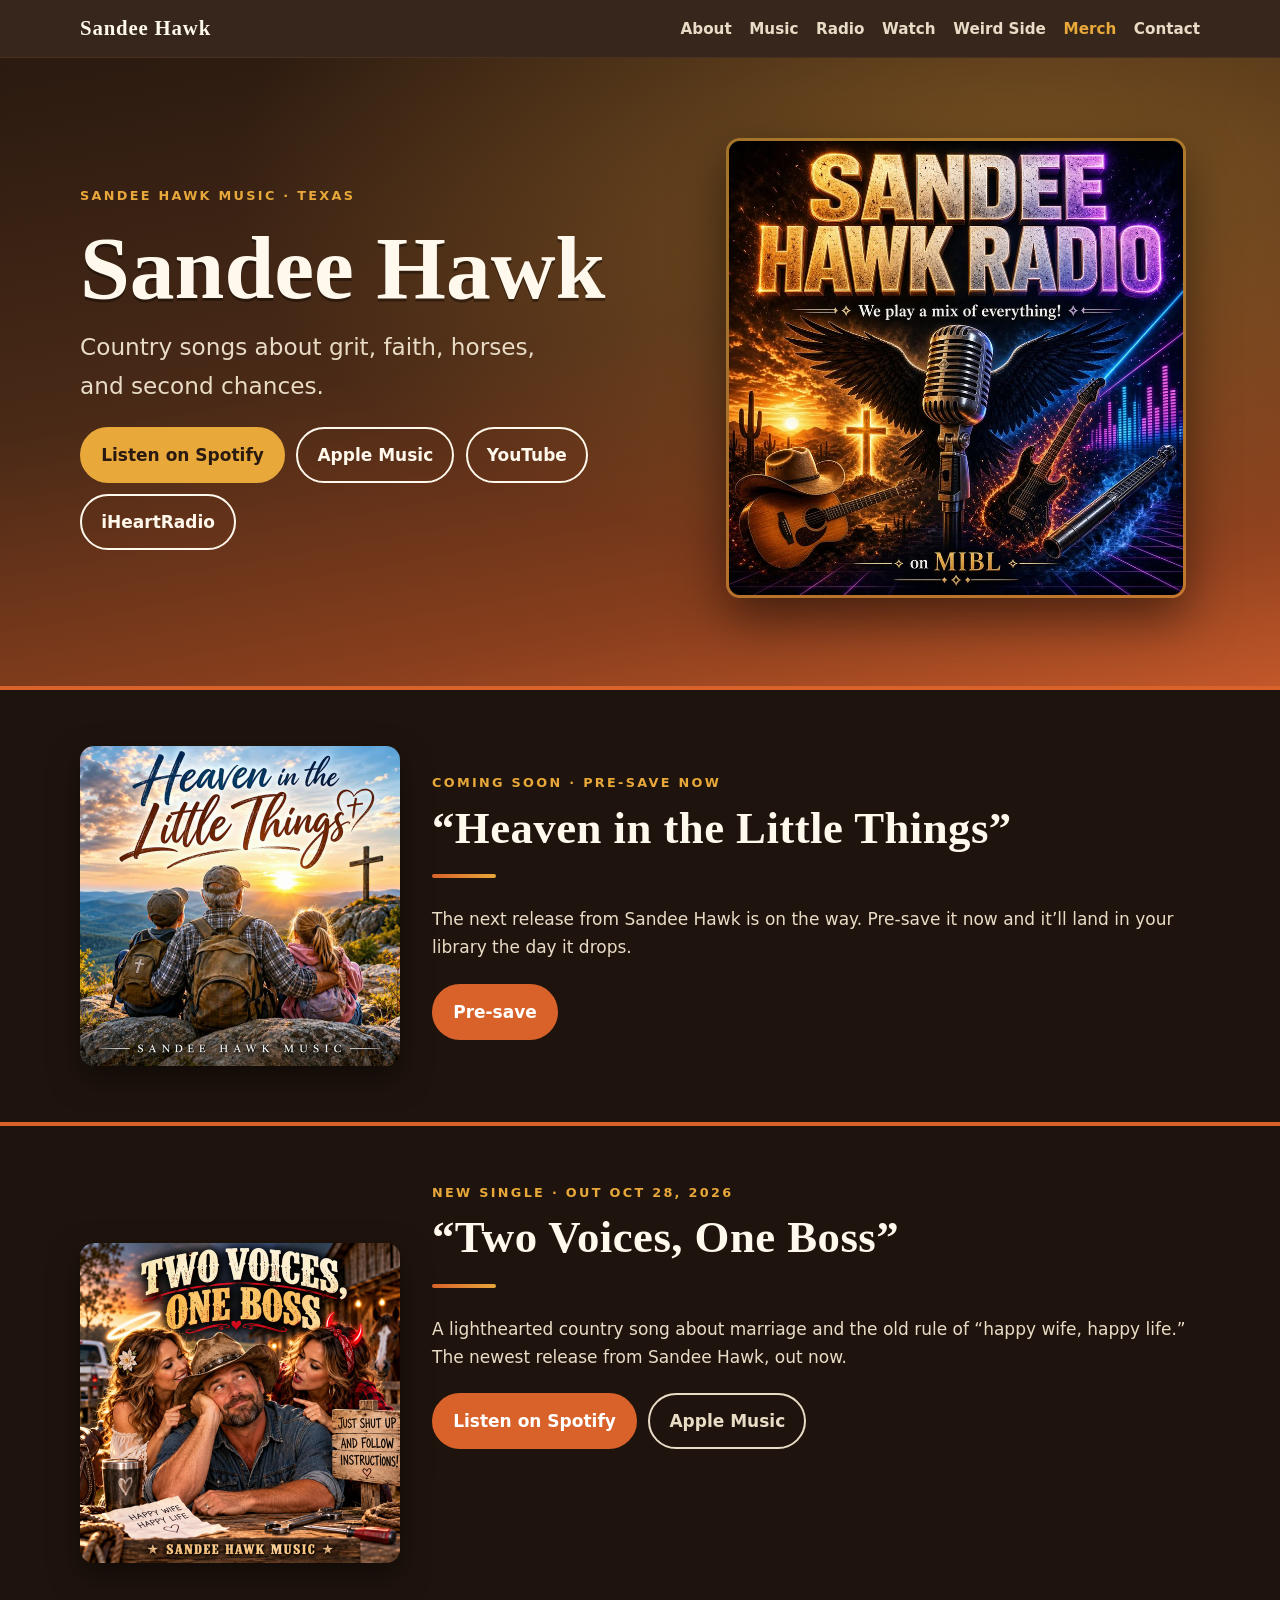
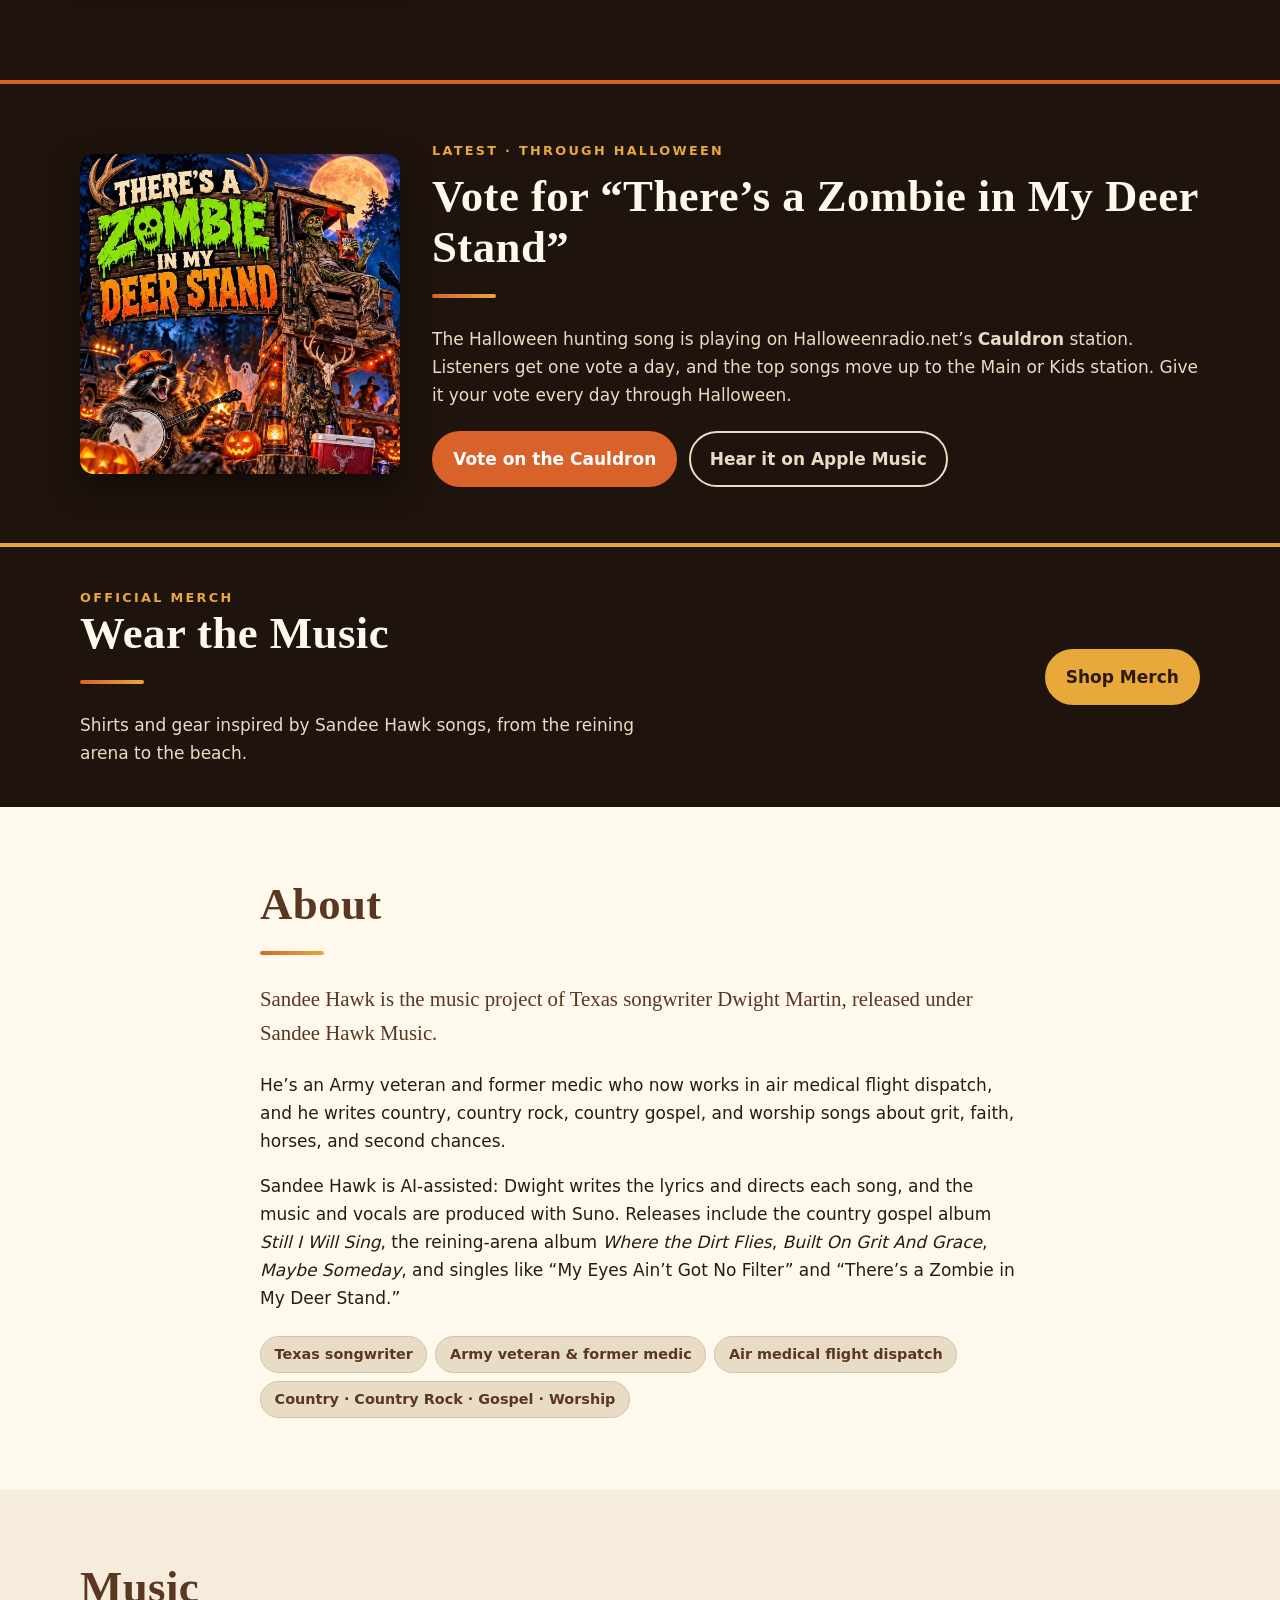
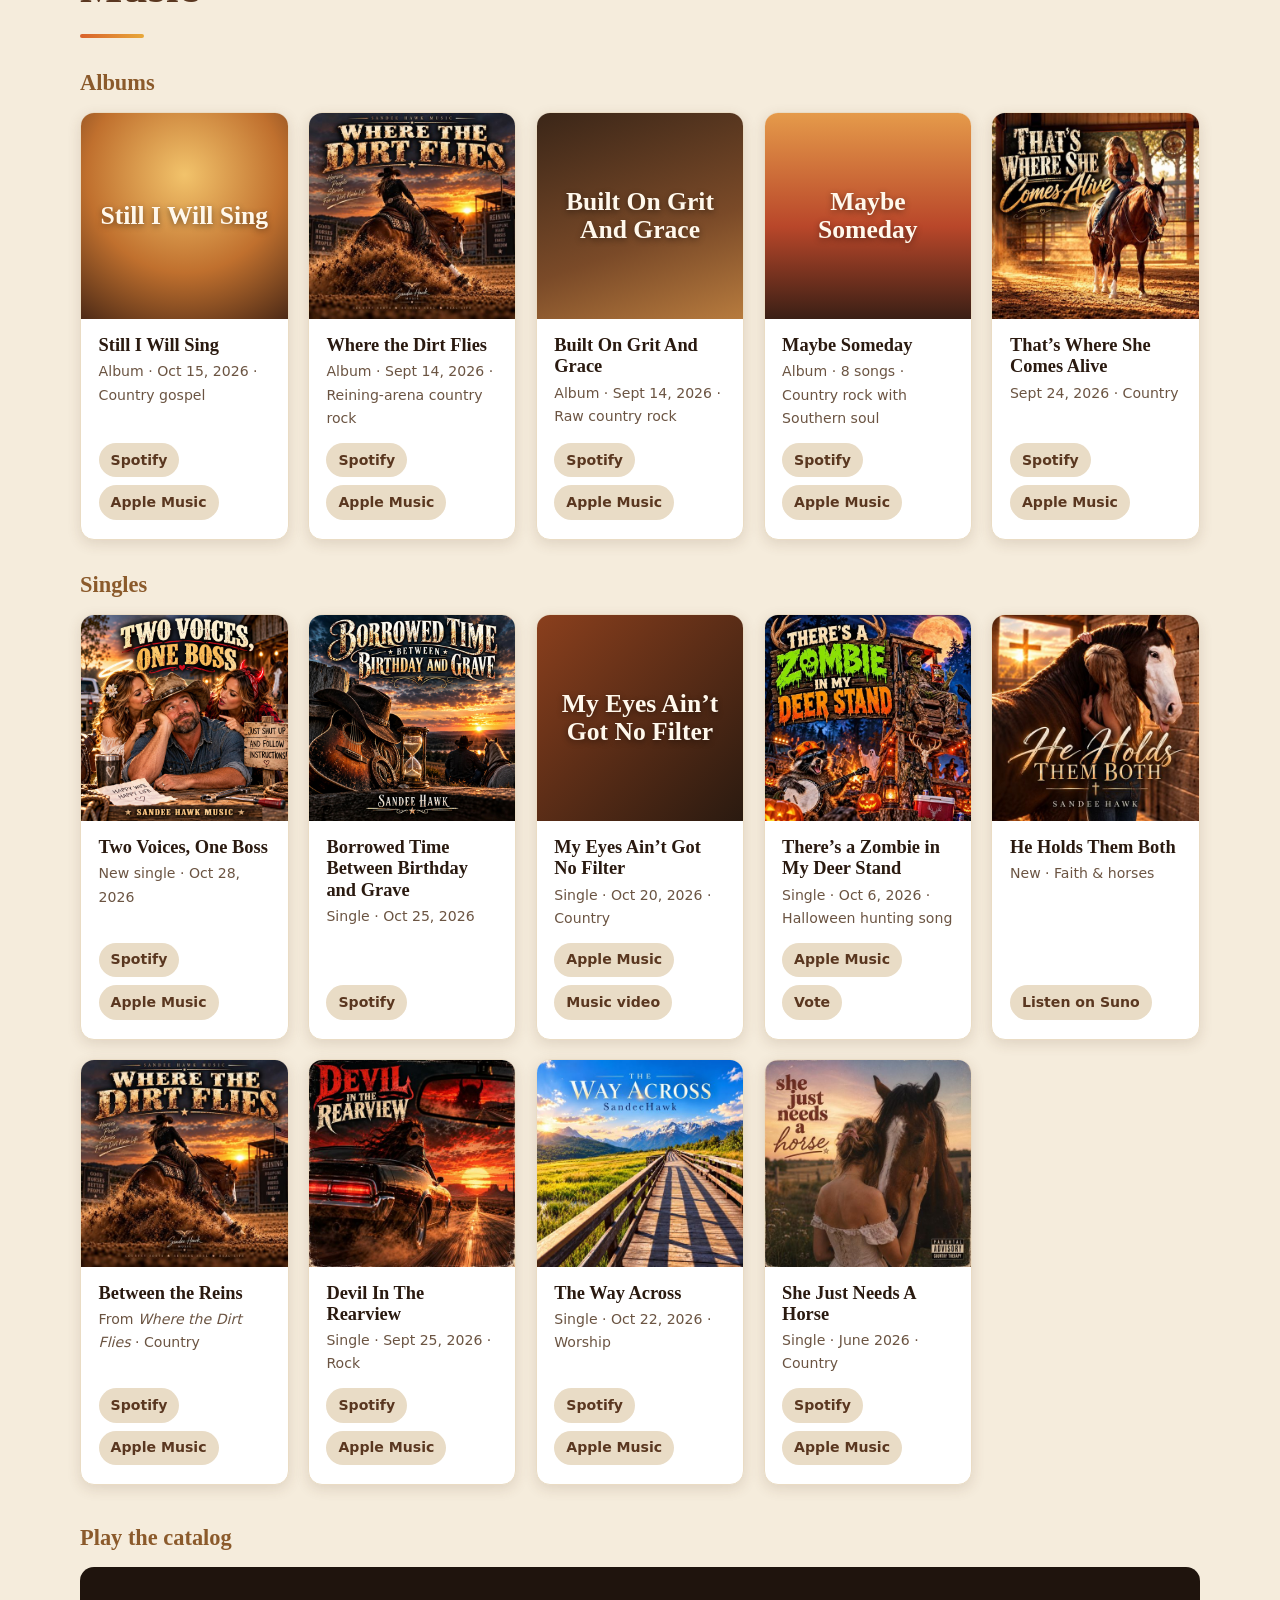
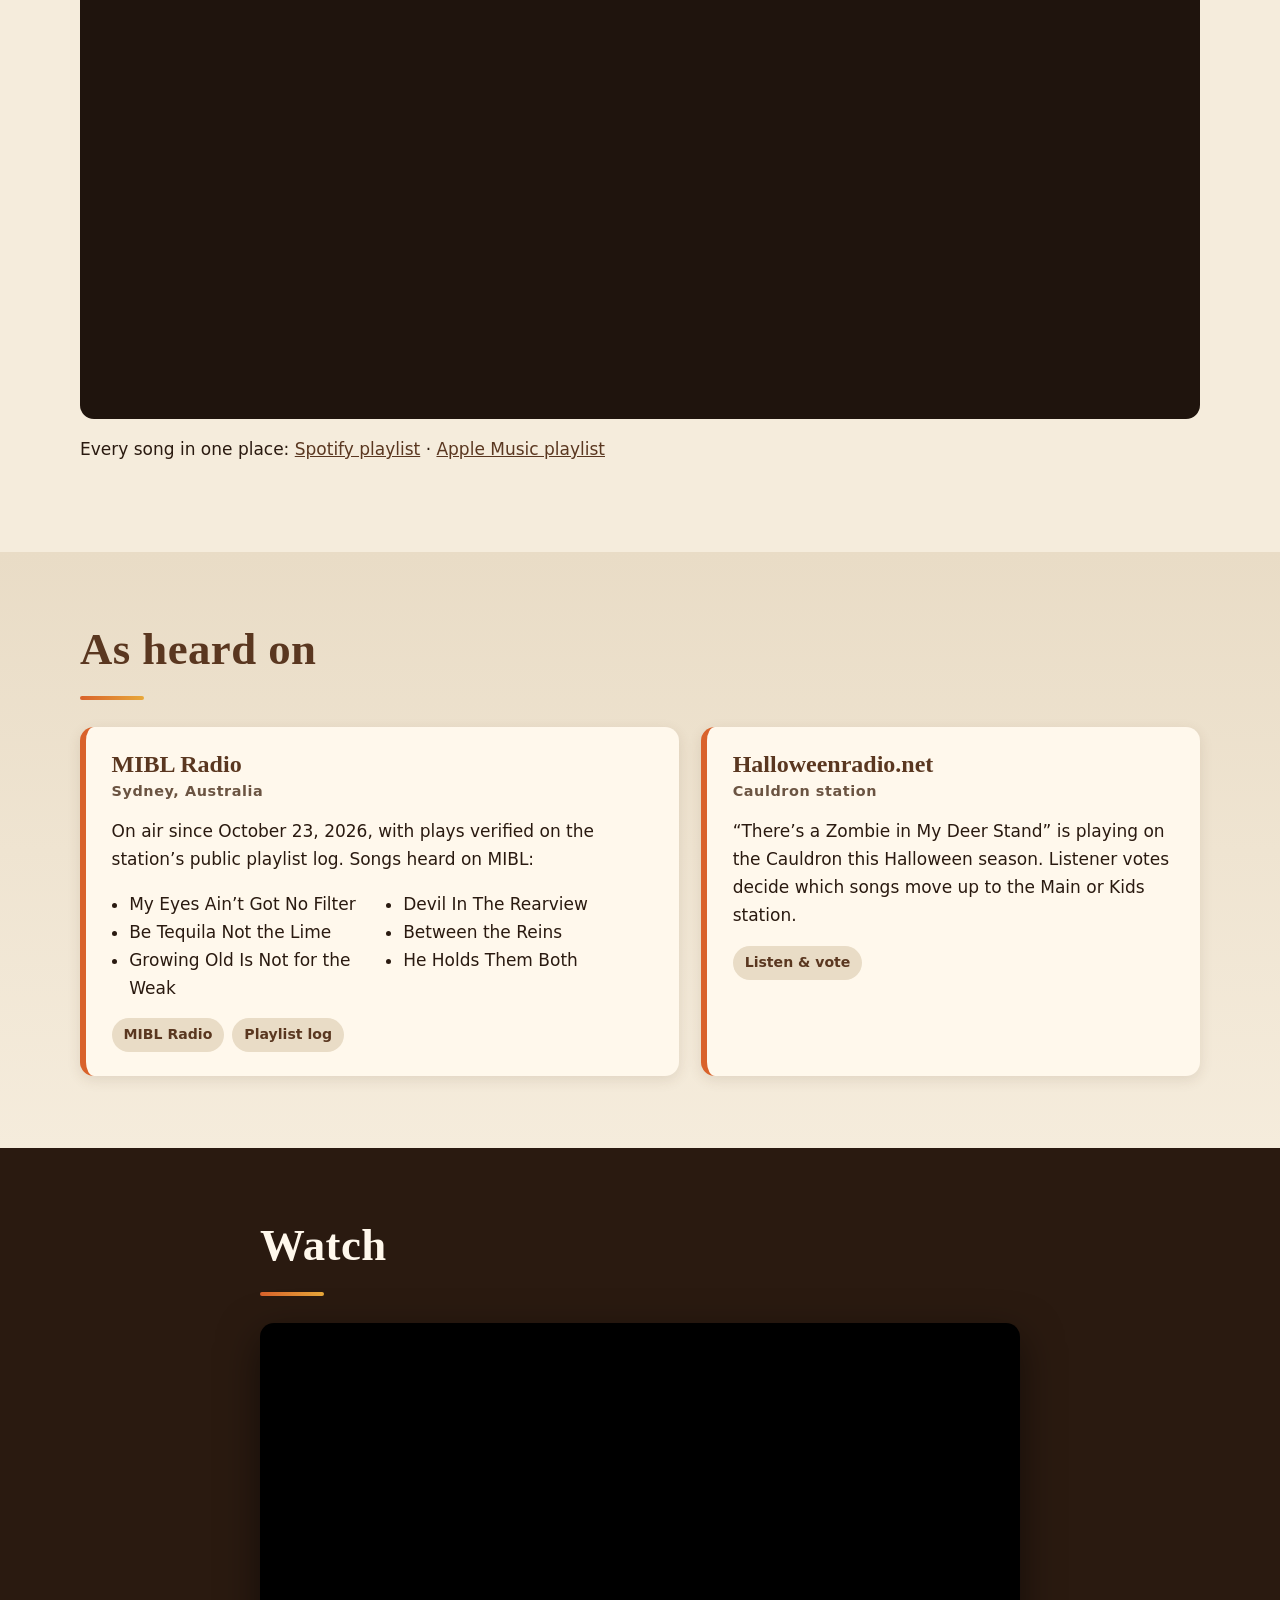
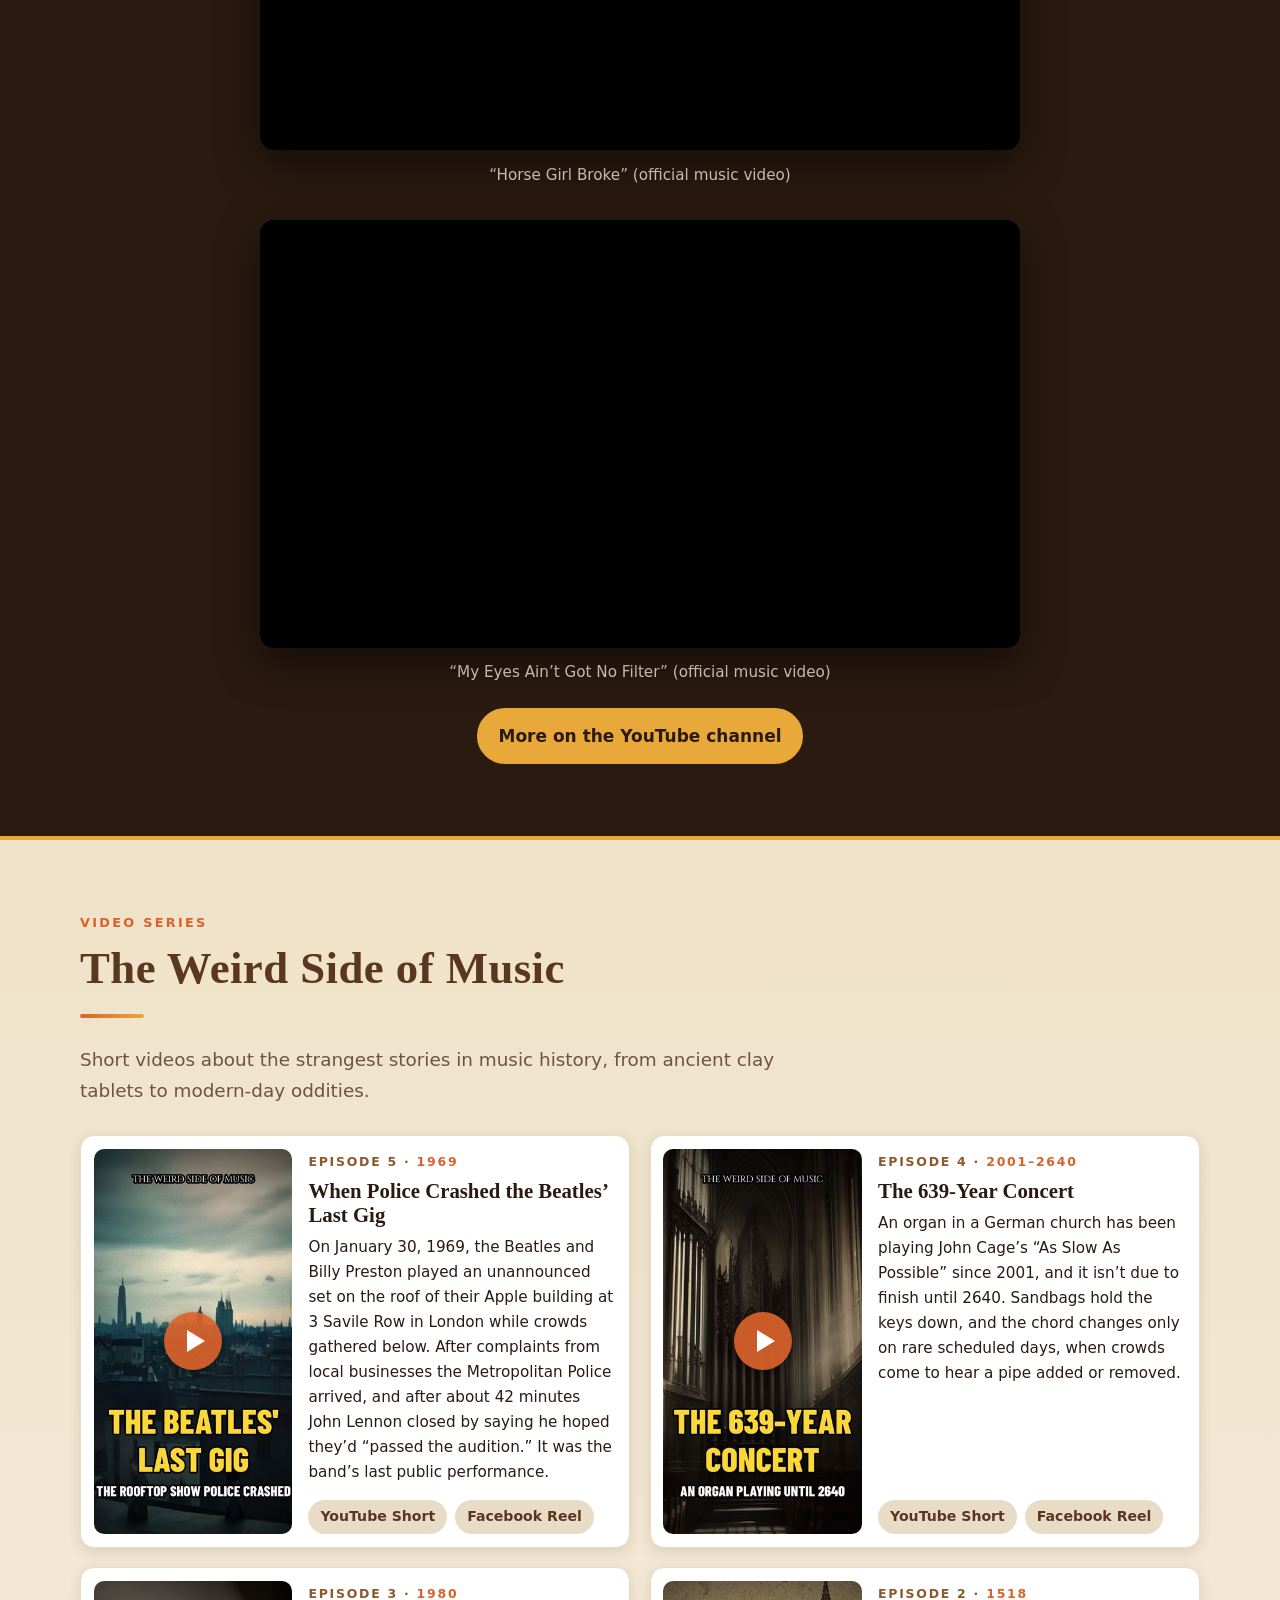
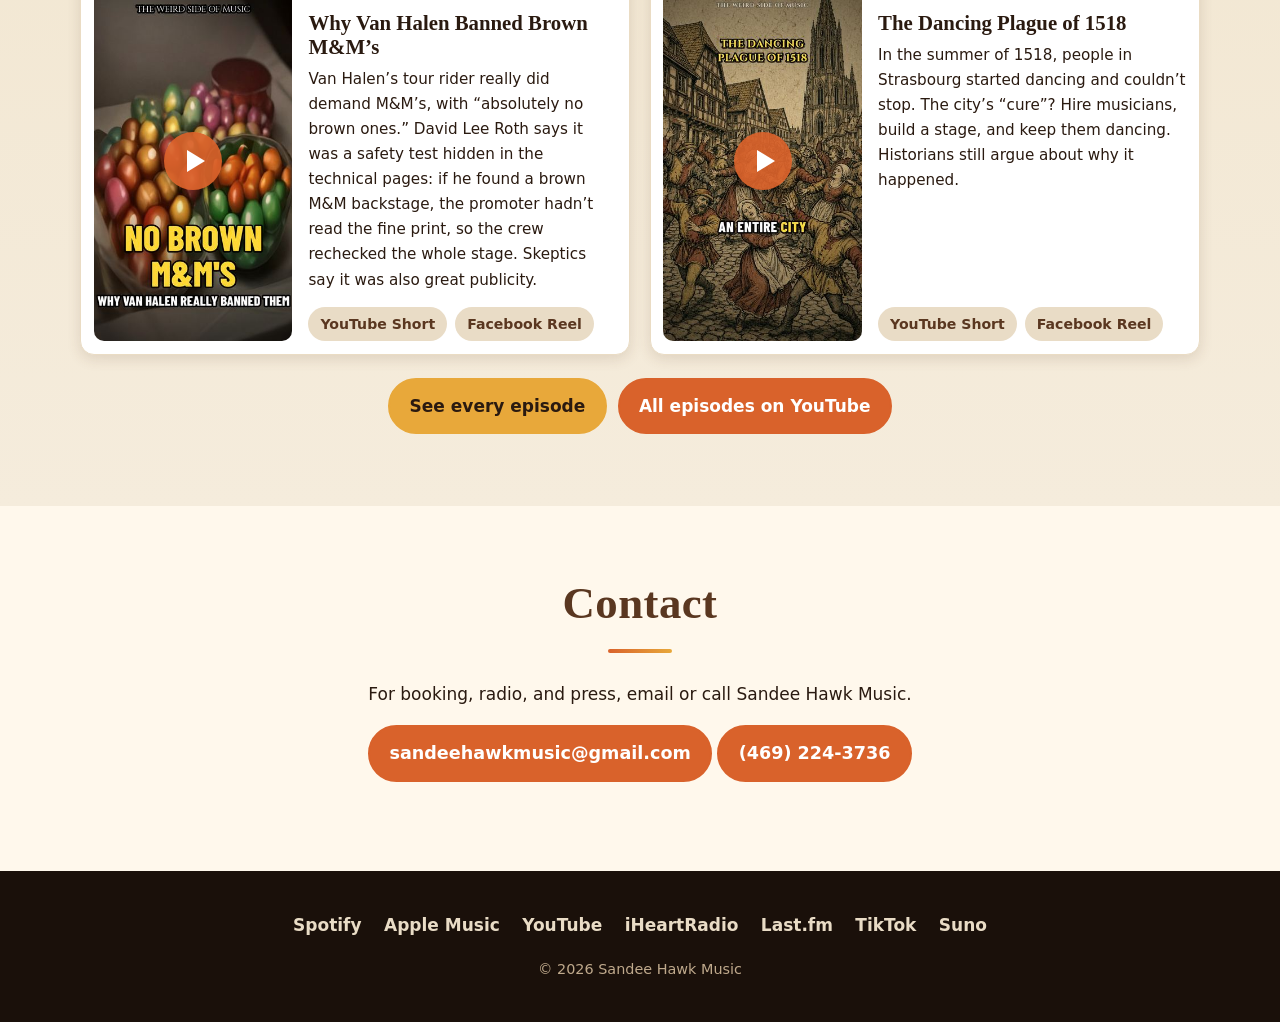
==== index.html @ 5f23dadb "Add pre-save banner for Heaven in the Little Things" ====
<!doctype html>
<html lang="en">
<head>
<meta charset="utf-8">
<meta name="viewport" content="width=device-width, initial-scale=1">
<title>Sandee Hawk Music | Country, Country Gospel &amp; Worship Songs from Texas</title>
<meta name="description" content="Sandee Hawk is the music project of Texas songwriter Dwight Martin: country, country rock, country gospel and worship songs about grit, faith, horses and second chances. Listen on Spotify, Apple Music and YouTube.">
<link rel="canonical" href="https://www.sandeehawkmusic.com/">
<meta name="theme-color" content="#2a1a10">
<meta name="author" content="Sandee Hawk Music">
<meta property="og:type" content="website">
<meta property="og:site_name" content="Sandee Hawk Music">
<meta property="og:title" content="Sandee Hawk Music">
<meta property="og:description" content="Country, country gospel and worship songs about grit, faith, horses and second chances, from Texas songwriter Dwight Martin.">
<meta property="og:url" content="https://www.sandeehawkmusic.com/">
<meta property="og:image" content="https://www.sandeehawkmusic.com/images/og-image.jpg">
<meta property="og:image:width" content="1200">
<meta property="og:image:height" content="630">
<meta property="og:image:alt" content="Sandee Hawk Radio cover art with a microphone, guitar and cross">
<meta name="twitter:card" content="summary_large_image">
<meta name="twitter:title" content="Sandee Hawk Music">
<meta name="twitter:description" content="Country, country gospel and worship songs about grit, faith, horses and second chances.">
<meta name="twitter:image" content="https://www.sandeehawkmusic.com/images/og-image.jpg">
<link rel="icon" href="favicon.ico" sizes="any">
<link rel="icon" type="image/png" sizes="32x32" href="images/favicon-32.png">
<link rel="apple-touch-icon" href="images/apple-touch-icon.png">
<link rel="stylesheet" href="css/style.css">
<script type="application/ld+json">
{
  "@context": "https://schema.org",
  "@type": "MusicGroup",
  "name": "Sandee Hawk",
  "url": "https://www.sandeehawkmusic.com/",
  "image": "https://www.sandeehawkmusic.com/images/sandee-hawk-hero.jpg",
  "genre": ["Country", "Country Rock", "Country Gospel", "Worship"],
  "email": "mailto:sandeehawkmusic@gmail.com",
  "telephone": "+1-469-224-3736",
  "sameAs": [
    "https://open.spotify.com/artist/5FITicKEZq7VXmKiDBmRIt",
    "https://music.apple.com/us/artist/sandee-hawk/6783847610",
    "https://youtube.com/@sandeehawkmusic",
    "https://www.iheart.com/artist/sandee-hawk-51162132/",
    "https://www.last.fm/music/Sandee+Hawk",
    "https://tiktok.com/@sandee.hawk",
    "https://suno.com/@sandeehawk"
  ]
}
</script>
</head>
<body>
<a class="skip" href="#main">Skip to content</a>

<header class="site-header">
  <nav class="nav wrap" aria-label="Main">
    <a class="brand" href="#top">Sandee Hawk</a>
    <ul>
      <li><a href="#about">About</a></li>
      <li><a href="#music">Music</a></li>
      <li><a href="#radio">Radio</a></li>
      <li><a href="#watch">Watch</a></li>
      <li><a href="#weird-side">Weird Side</a></li>
      <li><a class="nav-merch" href="https://sandee-hawk-music-shop.fourthwall.com" target="_blank" rel="noopener">Merch</a></li>
      <li><a href="#contact">Contact</a></li>
    </ul>
  </nav>
</header>

<main id="main">

<section class="hero" id="top">
  <div class="wrap hero-grid">
    <div class="hero-text">
      <p class="eyebrow">Sandee Hawk Music &middot; Texas</p>
      <h1>Sandee Hawk</h1>
      <p class="tagline">Country songs about grit, faith, horses, and second chances.</p>
      <div class="btns">
        <a class="btn btn-primary" href="https://open.spotify.com/artist/5FITicKEZq7VXmKiDBmRIt" target="_blank" rel="noopener">Listen on Spotify</a>
        <a class="btn" href="https://music.apple.com/us/artist/sandee-hawk/6783847610" target="_blank" rel="noopener">Apple Music</a>
        <a class="btn" href="https://youtube.com/@sandeehawkmusic" target="_blank" rel="noopener">YouTube</a>
        <a class="btn" href="https://www.iheart.com/artist/sandee-hawk-51162132/" target="_blank" rel="noopener">iHeartRadio</a>
      </div>
    </div>
    <div class="hero-art">
      <img src="images/sandee-hawk-hero.jpg" width="900" height="900" alt="Sandee Hawk Radio cover art: a vintage microphone, acoustic guitar, cross and hawk wings under a sunset sky" fetchpriority="high">
    </div>
  </div>
</section>

<section class="latest" id="pre-save" aria-labelledby="pre-save-h">
  <div class="wrap latest-grid">
    <img src="images/heaven-in-the-little-things.jpg" width="640" height="640" loading="lazy" alt="Cover art for Heaven in the Little Things by Sandee Hawk: a grandfather and two grandchildren watching a mountain sunrise beside a cross">
    <div>
      <p class="eyebrow">Coming Soon &middot; Pre-save Now</p>
      <h2 id="pre-save-h">&ldquo;Heaven in the Little Things&rdquo;</h2>
      <p>The next release from Sandee Hawk is on the way. Pre-save it now and it&rsquo;ll land in your library the day it drops.</p>
      <div class="btns">
        <a class="btn btn-sunset" href="https://distrokid.com/hyperfollow/sandeehawk/heaven-in-the-little-things/" target="_blank" rel="noopener">Pre-save</a>
      </div>
    </div>
  </div>
</section>

<section class="latest" id="new-single" aria-labelledby="new-single-h">
  <div class="wrap latest-grid">
    <img src="images/two-voices-one-boss.jpg" width="640" height="640" loading="lazy" alt="Cover art for Two Voices, One Boss by Sandee Hawk">
    <div>
      <p class="eyebrow">New Single &middot; Out Oct 28, 2026</p>
      <h2 id="new-single-h">&ldquo;Two Voices, One Boss&rdquo;</h2>
      <p>A lighthearted country song about marriage and the old rule of &ldquo;happy wife, happy life.&rdquo; The newest release from Sandee Hawk, out now.</p>
      <div class="btns">
        <a class="btn btn-sunset" href="https://open.spotify.com/track/3eykjrd40OOlrzoBJGejJv" target="_blank" rel="noopener">Listen on Spotify</a>
        <a class="btn" href="https://music.apple.com/us/album/two-voices-one-boss/6828193147?i=6828193148" target="_blank" rel="noopener">Apple Music</a>
      </div>
      <iframe class="latest-embed" title="Two Voices, One Boss on Spotify" src="https://open.spotify.com/embed/track/3eykjrd40OOlrzoBJGejJv?utm_source=generator&amp;theme=0" width="100%" height="152" loading="lazy" allow="autoplay; clipboard-write; encrypted-media; fullscreen; picture-in-picture"></iframe>
    </div>
  </div>
</section>

<section class="latest" id="latest" aria-labelledby="latest-h">
  <div class="wrap latest-grid">
    <img src="images/theres-a-zombie-in-my-deer-stand.jpg" width="600" height="600" loading="lazy" alt="Cover art for There's a Zombie in My Deer Stand: a zombie in a hunting stand under a full moon with jack-o'-lanterns">
    <div>
      <p class="eyebrow">Latest &middot; Through Halloween</p>
      <h2 id="latest-h">Vote for &ldquo;There&rsquo;s a Zombie in My Deer Stand&rdquo;</h2>
      <p>The Halloween hunting song is playing on Halloweenradio.net&rsquo;s <strong>Cauldron</strong> station. Listeners get one vote a day, and the top songs move up to the Main or Kids station. Give it your vote every day through Halloween.</p>
      <div class="btns">
        <a class="btn btn-sunset" href="https://halloweenradio.net/cauldron" target="_blank" rel="noopener">Vote on the Cauldron</a>
        <a class="btn" href="https://music.apple.com/us/album/theres-a-zombie-in-my-deer-stand-single/6820271713" target="_blank" rel="noopener">Hear it on Apple Music</a>
      </div>
    </div>
  </div>
</section>

<section class="merch" id="merch" aria-labelledby="merch-h">
  <div class="wrap merch-inner">
    <div>
      <p class="eyebrow">Official Merch</p>
      <h2 id="merch-h">Wear the Music</h2>
      <p>Shirts and gear inspired by Sandee Hawk songs, from the reining arena to the beach.</p>
    </div>
    <a class="btn btn-primary" href="https://sandee-hawk-music-shop.fourthwall.com" target="_blank" rel="noopener">Shop Merch</a>
  </div>
</section>

<section class="about" id="about" aria-labelledby="about-h">
  <div class="wrap narrow">
    <h2 id="about-h">About</h2>
    <p class="lead">Sandee Hawk is the music project of Texas songwriter Dwight Martin, released under Sandee Hawk Music.</p>
    <p>He&rsquo;s an Army veteran and former medic who now works in air medical flight dispatch, and he writes country, country rock, country gospel, and worship songs about grit, faith, horses, and second chances.</p>
    <p>Sandee Hawk is AI-assisted: Dwight writes the lyrics and directs each song, and the music and vocals are produced with Suno. Releases include the country gospel album <em>Still I Will Sing</em>, the reining-arena album <em>Where the Dirt Flies</em>, <em>Built On Grit And Grace</em>, <em>Maybe Someday</em>, and singles like &ldquo;My Eyes Ain&rsquo;t Got No Filter&rdquo; and &ldquo;There&rsquo;s a Zombie in My Deer Stand.&rdquo;</p>
    <ul class="facts">
      <li>Texas songwriter</li><li>Army veteran &amp; former medic</li><li>Air medical flight dispatch</li><li>Country &middot; Country Rock &middot; Gospel &middot; Worship</li>
    </ul>
  </div>
</section>

<section class="music" id="music" aria-labelledby="music-h">
  <div class="wrap">
    <h2 id="music-h">Music</h2>

    <h3 class="sub">Albums</h3>
    <div class="cards">
      <article class="card">
        <div class="art art-text art-gospel" role="img" aria-label="Still I Will Sing title card"><span>Still I Will Sing</span></div>
        <div class="card-body">
          <h4>Still I Will Sing</h4>
          <p class="meta">Album &middot; Oct 15, 2026 &middot; Country gospel</p>
          <p class="links"><a href="https://open.spotify.com/album/3NZu6AXSkbUSWjVTmBMIuq" target="_blank" rel="noopener">Spotify</a><a href="https://music.apple.com/us/album/at-the-table-of-mercy/6823259681?i=6823259682" target="_blank" rel="noopener">Apple Music</a></p>
        </div>
      </article>
      <article class="card">
        <img class="art" src="images/where-the-dirt-flies.jpg" width="500" height="500" loading="lazy" alt="Where the Dirt Flies cover art: a rider on a reining horse kicking up dust at sunset">
        <div class="card-body">
          <h4>Where the Dirt Flies</h4>
          <p class="meta">Album &middot; Sept 14, 2026 &middot; Reining-arena country rock</p>
          <p class="links"><a href="https://open.spotify.com/album/168hEaK0QayzFr4BGuIPz5" target="_blank" rel="noopener">Spotify</a><a href="https://music.apple.com/us/album/where-the-dirt-flies/6812361382?i=6812361384" target="_blank" rel="noopener">Apple Music</a></p>
        </div>
      </article>
      <article class="card">
        <div class="art art-text art-grit" role="img" aria-label="Built On Grit And Grace title card"><span>Built On Grit And Grace</span></div>
        <div class="card-body">
          <h4>Built On Grit And Grace</h4>
          <p class="meta">Album &middot; Sept 14, 2026 &middot; Raw country rock</p>
          <p class="links"><a href="https://open.spotify.com/album/7akKLDvFUMbQkCDl2Rcn4T" target="_blank" rel="noopener">Spotify</a><a href="https://music.apple.com/us/album/built-on-grit-and-grace/6812255275?i=6812255277" target="_blank" rel="noopener">Apple Music</a></p>
        </div>
      </article>
      <article class="card">
        <div class="art art-text art-someday" role="img" aria-label="Maybe Someday title card"><span>Maybe Someday</span></div>
        <div class="card-body">
          <h4>Maybe Someday</h4>
          <p class="meta">Album &middot; 8 songs &middot; Country rock with Southern soul</p>
          <p class="links"><a href="https://open.spotify.com/playlist/6c07xQufQKGlmD8fV0pMgx" target="_blank" rel="noopener">Spotify</a><a href="https://music.apple.com/us/album/maybe-someday/6821379160?i=6821379161" target="_blank" rel="noopener">Apple Music</a></p>
        </div>
      </article>
      <article class="card">
        <img class="art" src="images/thats-where-she-comes-alive.jpg" width="500" height="500" loading="lazy" alt="That's Where She Comes Alive cover art: a cowgirl riding a horse in a sunlit arena">
        <div class="card-body">
          <h4>That&rsquo;s Where She Comes Alive</h4>
          <p class="meta">Sept 24, 2026 &middot; Country</p>
          <p class="links"><a href="https://open.spotify.com/track/2FX5lB6Z39triRpLXMLOx9" target="_blank" rel="noopener">Spotify</a><a href="https://music.apple.com/us/album/thats-where-she-comes-alive/6815954048?i=6815954319" target="_blank" rel="noopener">Apple Music</a></p>
        </div>
      </article>
    </div>

    <h3 class="sub">Singles</h3>
    <div class="cards">
      <article class="card">
        <img class="art" src="images/two-voices-one-boss.jpg" width="640" height="640" loading="lazy" alt="Two Voices, One Boss cover art">
        <div class="card-body">
          <h4>Two Voices, One Boss</h4>
          <p class="meta">New single &middot; Oct 28, 2026</p>
          <p class="links"><a href="https://open.spotify.com/track/3eykjrd40OOlrzoBJGejJv" target="_blank" rel="noopener">Spotify</a><a href="https://music.apple.com/us/album/two-voices-one-boss/6828193147?i=6828193148" target="_blank" rel="noopener">Apple Music</a></p>
        </div>
      </article>
      <article class="card">
        <img class="art" src="images/borrowed-time-between-birthday-and-grave.jpg" width="640" height="640" loading="lazy" alt="Borrowed Time Between Birthday and Grave cover art">
        <div class="card-body">
          <h4>Borrowed Time Between Birthday and Grave</h4>
          <p class="meta">Single &middot; Oct 25, 2026</p>
          <p class="links"><a href="https://open.spotify.com/track/0Tm0Bg63QJ6IrV0BohU9fD" target="_blank" rel="noopener">Spotify</a></p>
        </div>
      </article>
      <article class="card">
        <div class="art art-text art-filter" role="img" aria-label="My Eyes Ain't Got No Filter title card"><span>My Eyes Ain&rsquo;t Got No Filter</span></div>
        <div class="card-body">
          <h4>My Eyes Ain&rsquo;t Got No Filter</h4>
          <p class="meta">Single &middot; Oct 20, 2026 &middot; Country</p>
          <p class="links"><a href="https://music.apple.com/us/album/my-eyes-aint-got-no-filter/6825143357?i=6825143718" target="_blank" rel="noopener">Apple Music</a><a href="https://youtu.be/_zAEA02Zl0c" target="_blank" rel="noopener">Music video</a></p>
        </div>
      </article>
      <article class="card">
        <img class="art" src="images/theres-a-zombie-in-my-deer-stand.jpg" width="600" height="600" loading="lazy" alt="There's a Zombie in My Deer Stand cover art">
        <div class="card-body">
          <h4>There&rsquo;s a Zombie in My Deer Stand</h4>
          <p class="meta">Single &middot; Oct 6, 2026 &middot; Halloween hunting song</p>
          <p class="links"><a href="https://music.apple.com/us/album/theres-a-zombie-in-my-deer-stand-single/6820271713" target="_blank" rel="noopener">Apple Music</a><a href="https://halloweenradio.net/cauldron" target="_blank" rel="noopener">Vote</a></p>
        </div>
      </article>
      <article class="card">
        <img class="art" src="images/he-holds-them-both.jpg" width="500" height="500" loading="lazy" alt="He Holds Them Both cover art: a girl resting her head against a white horse near a wooden cross">
        <div class="card-body">
          <h4>He Holds Them Both</h4>
          <p class="meta">New &middot; Faith &amp; horses</p>
          <p class="links"><a href="https://suno.com/s/a69KYVFz9Zly9bm2" target="_blank" rel="noopener">Listen on Suno</a></p>
        </div>
      </article>
      <article class="card">
        <img class="art" src="images/where-the-dirt-flies.jpg" width="500" height="500" loading="lazy" alt="Where the Dirt Flies cover art, the album that includes Between the Reins">
        <div class="card-body">
          <h4>Between the Reins</h4>
          <p class="meta">From <em>Where the Dirt Flies</em> &middot; Country</p>
          <p class="links"><a href="https://open.spotify.com/track/41UVp85O2vc0aSzQeHzu76" target="_blank" rel="noopener">Spotify</a><a href="https://music.apple.com/us/album/between-the-reins/6812361382?i=6812361691" target="_blank" rel="noopener">Apple Music</a></p>
        </div>
      </article>
      <article class="card">
        <img class="art" src="images/devil-in-the-rearview.jpg" width="500" height="500" loading="lazy" alt="Devil In The Rearview cover art: a classic car on a desert highway seen in a rearview mirror at sunset">
        <div class="card-body">
          <h4>Devil In The Rearview</h4>
          <p class="meta">Single &middot; Sept 25, 2026 &middot; Rock</p>
          <p class="links"><a href="https://open.spotify.com/track/7Hd5GmFz22rsg5eWYJFI2l" target="_blank" rel="noopener">Spotify</a><a href="https://music.apple.com/us/album/devil-in-the-rearview-single/6816131418" target="_blank" rel="noopener">Apple Music</a></p>
        </div>
      </article>
      <article class="card">
        <img class="art" src="images/the-way-across.jpg" width="500" height="500" loading="lazy" alt="The Way Across cover art: a wooden boardwalk leading toward mountains">
        <div class="card-body">
          <h4>The Way Across</h4>
          <p class="meta">Single &middot; Oct 22, 2026 &middot; Worship</p>
          <p class="links"><a href="https://open.spotify.com/album/6FL6psnDHyk5GYMbOLreMM" target="_blank" rel="noopener">Spotify</a><a href="https://music.apple.com/us/album/the-way-across/6826027945?i=6826027946" target="_blank" rel="noopener">Apple Music</a></p>
        </div>
      </article>
      <article class="card">
        <img class="art" src="images/she-just-needs-a-horse.jpg" width="500" height="500" loading="lazy" alt="She Just Needs A Horse cover art: a woman resting her face against a horse at sunset">
        <div class="card-body">
          <h4>She Just Needs A Horse</h4>
          <p class="meta">Single &middot; June 2026 &middot; Country</p>
          <p class="links"><a href="https://open.spotify.com/track/66dY8MCiEPWsX0AzF31f0k" target="_blank" rel="noopener">Spotify</a><a href="https://music.apple.com/us/album/she-just-needs-a-horse/6784839005?i=6784839007" target="_blank" rel="noopener">Apple Music</a></p>
        </div>
      </article>
    </div>

    <div class="player">
      <h3 class="sub">Play the catalog</h3>
      <iframe title="Sandee Hawk on Spotify" src="https://open.spotify.com/embed/artist/5FITicKEZq7VXmKiDBmRIt?utm_source=generator&amp;theme=0" width="100%" height="452" loading="lazy" allow="autoplay; clipboard-write; encrypted-media; fullscreen; picture-in-picture"></iframe>
      <p class="more">Every song in one place: <a href="https://open.spotify.com/playlist/1wWwDfago1v6yt1f6QwzIk" target="_blank" rel="noopener">Spotify playlist</a> &middot; <a href="https://music.apple.com/us/playlist/sandee-hawk-music/pl.u-EdAVRobsMvreeJ" target="_blank" rel="noopener">Apple Music playlist</a></p>
    </div>
  </div>
</section>

<section class="radio" id="radio" aria-labelledby="radio-h">
  <div class="wrap">
    <h2 id="radio-h">As heard on</h2>
    <div class="radio-grid">
      <article class="station">
        <h3>MIBL Radio <span>Sydney, Australia</span></h3>
        <p>On air since October 23, 2026, with plays verified on the station&rsquo;s public playlist log. Songs heard on MIBL:</p>
        <ul class="songs">
          <li>My Eyes Ain&rsquo;t Got No Filter</li>
          <li>Be Tequila Not the Lime</li>
          <li>Growing Old Is Not for the Weak</li>
          <li>Devil In The Rearview</li>
          <li>Between the Reins</li>
          <li>He Holds Them Both</li>
        </ul>
        <p class="links"><a href="https://miblradio.com.au/" target="_blank" rel="noopener">MIBL Radio</a><a href="https://onlineradiobox.com/au/mibl/playlist/?useStationLocation=1" target="_blank" rel="noopener">Playlist log</a></p>
      </article>
      <article class="station">
        <h3>Halloweenradio.net <span>Cauldron station</span></h3>
        <p>&ldquo;There&rsquo;s a Zombie in My Deer Stand&rdquo; is playing on the Cauldron this Halloween season. Listener votes decide which songs move up to the Main or Kids station.</p>
        <p class="links"><a href="https://halloweenradio.net/cauldron" target="_blank" rel="noopener">Listen &amp; vote</a></p>
      </article>
    </div>
  </div>
</section>

<section class="watch" id="watch" aria-labelledby="watch-h">
  <div class="wrap narrow">
    <h2 id="watch-h">Watch</h2>
    <!-- WATCH: newest video first -->
    <div class="video">
      <iframe src="https://www.youtube-nocookie.com/embed/y0P4Z7AkrBY" title="Sandee Hawk - Horse Girl Broke (official music video)" loading="lazy" allow="accelerometer; clipboard-write; encrypted-media; gyroscope; picture-in-picture; web-share" referrerpolicy="strict-origin-when-cross-origin" allowfullscreen></iframe>
    </div>
    <p class="caption">&ldquo;Horse Girl Broke&rdquo; (official music video)</p>

    <div class="video" style="margin-top:2rem">
      <iframe src="https://www.youtube-nocookie.com/embed/_zAEA02Zl0c" title="Sandee Hawk - My Eyes Ain't Got No Filter (official music video)" loading="lazy" allow="accelerometer; clipboard-write; encrypted-media; gyroscope; picture-in-picture; web-share" referrerpolicy="strict-origin-when-cross-origin" allowfullscreen></iframe>
    </div>
    <p class="caption">&ldquo;My Eyes Ain&rsquo;t Got No Filter&rdquo; (official music video)</p>
    <div class="btns center"><a class="btn btn-primary" href="https://youtube.com/@sandeehawkmusic" target="_blank" rel="noopener">More on the YouTube channel</a></div>
  </div>
</section>

<section class="weird" id="weird-side" aria-labelledby="weird-h">
  <div class="wrap">
    <p class="eyebrow">Video series</p>
    <h2 id="weird-h">The Weird Side of Music</h2>
    <p class="weird-intro">Short videos about the strangest stories in music history, from ancient clay tablets to modern-day oddities.</p>

    <!-- EPISODES: these static cards are the no-JavaScript fallback. With JavaScript on, weird-side-of-music/episodes.js
         replaces them with the newest 4 RELEASED episodes from weird-side-of-music/episodes.json.
         To add an episode, edit episodes.json only. See /workspace/weird-side-of-music/WEBSITE.md. -->
    <div class="eps" data-episodes data-limit="4">

      <!-- EP 2 -->
      <article class="ep" data-ep="2">
        <a class="ep-media" href="https://www.youtube.com/shorts/2k3o8IUyQr8" data-yt="2k3o8IUyQr8" target="_blank" rel="noopener" aria-label="Play The Dancing Plague of 1518 on YouTube">
          <img src="images/weird-side-ep02-dancing-plague-1518.jpg" width="360" height="640" loading="lazy" alt="Thumbnail: a woodcut-style crowd dancing in a medieval Strasbourg street under the cathedral spire">
          <span class="play" aria-hidden="true"></span>
        </a>
        <div class="ep-body">
          <p class="ep-num">Episode 2 &middot; <span class="era">1518</span></p>
          <h3>The Dancing Plague of 1518</h3>
          <p>In the summer of 1518, people in Strasbourg started dancing and couldn&rsquo;t stop. The city&rsquo;s &ldquo;cure&rdquo;? Hire musicians, build a stage, and keep them dancing. Historians still argue about why it happened.</p>
          <p class="links"><a href="https://www.youtube.com/shorts/2k3o8IUyQr8" target="_blank" rel="noopener">YouTube Short</a><a href="https://www.facebook.com/reel/1979372586355388/" target="_blank" rel="noopener">Facebook Reel</a></p>
        </div>
      </article>

      <!-- EP 1 -->
      <article class="ep" data-ep="1">
        <a class="ep-media" href="https://www.youtube.com/shorts/gToN-dKq_b4" data-yt="gToN-dKq_b4" target="_blank" rel="noopener" aria-label="Play The Oldest Song on YouTube">
          <img src="images/weird-side-ep01-oldest-song.jpg" width="360" height="640" loading="lazy" alt="Thumbnail: a glowing clay tablet and an ancient lyre, titled The Oldest Song">
          <span class="play" aria-hidden="true"></span>
        </a>
        <div class="ep-body">
          <p class="ep-num">Episode 1 &middot; <span class="era">c. 1400 BC</span></p>
          <h3>The Oldest Song: Hurrian Hymn No.&nbsp;6</h3>
          <p>About 3,400 years ago, someone in the city of Ugarit (in modern Syria) pressed a hymn to the goddess Nikkal into clay, along with instructions for a singer and a nine-stringed lyre. Nobody agrees how to read the notation, so every reconstruction you hear today is a different guess.</p>
          <p class="links"><a href="https://www.youtube.com/shorts/gToN-dKq_b4" target="_blank" rel="noopener">YouTube Short</a><a href="https://www.facebook.com/reel/1630755218502186/" target="_blank" rel="noopener">Facebook Reel</a></p>
        </div>
      </article>

    </div>
    <div class="btns center"><a class="btn btn-primary" href="weird-side-of-music/">See every episode</a><a class="btn btn-sunset" href="https://youtube.com/@sandeehawkmusic/shorts" target="_blank" rel="noopener">All episodes on YouTube</a></div>
  </div>
</section>
<script src="weird-side-of-music/episodes.js"></script>

<section class="contact" id="contact" aria-labelledby="contact-h">
  <div class="wrap narrow center">
    <h2 id="contact-h">Contact</h2>
    <p>For booking, radio, and press, email or call Sandee Hawk Music.</p>
    <p><a class="btn btn-sunset" href="mailto:sandeehawkmusic@gmail.com">sandeehawkmusic@gmail.com</a>
       <a class="btn btn-sunset" href="tel:+14692243736">(469) 224-3736</a></p>
  </div>
</section>

</main>

<footer class="site-footer">
  <div class="wrap">
    <ul class="social" aria-label="Sandee Hawk elsewhere">
      <li><a href="https://open.spotify.com/artist/5FITicKEZq7VXmKiDBmRIt" target="_blank" rel="noopener">Spotify</a></li>
      <li><a href="https://music.apple.com/us/artist/sandee-hawk/6783847610" target="_blank" rel="noopener">Apple Music</a></li>
      <li><a href="https://youtube.com/@sandeehawkmusic" target="_blank" rel="noopener">YouTube</a></li>
      <li><a href="https://www.iheart.com/artist/sandee-hawk-51162132/" target="_blank" rel="noopener">iHeartRadio</a></li>
      <li><a href="https://www.last.fm/music/Sandee+Hawk" target="_blank" rel="noopener">Last.fm</a></li>
      <li><a href="https://tiktok.com/@sandee.hawk" target="_blank" rel="noopener">TikTok</a></li>
      <li><a href="https://suno.com/@sandeehawk" target="_blank" rel="noopener">Suno</a></li>
    </ul>
    <p class="copy">&copy; 2026 Sandee Hawk Music</p>
  </div>
</footer>
<script data-goatcounter="https://sandeehawkmusic.goatcounter.com/count"
        async src="//gc.zgo.at/count.js"></script>
</body>
</html>
---- css/style.css ----
:root{
  --ink:#2a1a10;--leather:#5a3720;--saddle:#8b5a2b;--dust:#e9dcc6;--sand:#f5ecdc;
  --sunset:#d9622b;--gold:#e8a83a;--cream:#fff8ec;--muted:#6b5442;
  --display:"Rockwell","Roboto Slab","Zilla Slab","Clarendon","Georgia",serif;
  --body:system-ui,-apple-system,"Segoe UI",Roboto,"Helvetica Neue",Arial,sans-serif;
  --r:14px;
}
*{box-sizing:border-box}
html{scroll-behavior:smooth}
body{margin:0;font-family:var(--body);font-size:1.0625rem;line-height:1.65;color:var(--ink);background:var(--sand)}
img{max-width:100%;height:auto;display:block}
a{color:var(--leather)}
a:focus-visible,.btn:focus-visible{outline:3px solid var(--gold);outline-offset:3px}
.wrap{width:min(1120px,100% - 2.5rem);margin-inline:auto}
.narrow{max-width:760px}
.center{text-align:center}
.skip{position:absolute;left:-999px;top:0;background:var(--gold);color:var(--ink);padding:.6rem 1rem;z-index:20}
.skip:focus{left:1rem}
h1,h2,h3,h4{font-family:var(--display);line-height:1.15;margin:0 0 .6em}
h2{font-size:clamp(2rem,5vw,2.8rem);color:var(--leather);letter-spacing:.01em}
h2::after{content:"";display:block;width:64px;height:4px;margin-top:.45em;background:linear-gradient(90deg,var(--sunset),var(--gold));border-radius:2px}
.center h2::after{margin-inline:auto}
section{padding:4.5rem 0}
.eyebrow{text-transform:uppercase;letter-spacing:.18em;font-size:.8rem;font-weight:700;color:var(--gold);margin:0 0 .6rem}

/* header */
.site-header{position:sticky;top:0;z-index:10;background:rgba(42,26,16,.94);backdrop-filter:blur(6px);border-bottom:1px solid #4a3020}
.nav{display:flex;align-items:center;justify-content:space-between;gap:1rem;padding:.7rem 0;flex-wrap:wrap}
.brand{font-family:var(--display);font-weight:700;font-size:1.3rem;color:var(--cream);text-decoration:none;letter-spacing:.04em}
.nav ul{display:flex;gap:1.1rem;list-style:none;margin:0;padding:0;flex-wrap:wrap}
.nav ul a{color:var(--dust);text-decoration:none;font-size:.95rem;font-weight:600}
.nav ul a:hover{color:var(--gold)}

/* buttons */
.btns{display:flex;flex-wrap:wrap;gap:.7rem;margin-top:1.4rem}
.btns.center{justify-content:center}
.btn{display:inline-block;padding:.75rem 1.2rem;border-radius:999px;font-weight:700;text-decoration:none;border:2px solid currentColor;color:var(--cream);transition:transform .15s,background .15s}
.btn:hover{transform:translateY(-2px)}
.btn-primary{background:var(--gold);border-color:var(--gold);color:var(--ink)}
.btn-sunset{background:var(--sunset);border-color:var(--sunset);color:#fff}
.btn-sunset:hover{background:#b94f1f;border-color:#b94f1f}
section:not(.hero):not(.latest):not(.watch) .btn:not(.btn-primary):not(.btn-sunset){color:var(--leather)}

/* hero */
.hero{color:var(--cream);padding:3.5rem 0 4rem;
  background:radial-gradient(ellipse at 80% 20%,rgba(232,168,58,.35),transparent 55%),
             linear-gradient(170deg,#2a1a10 0%,#4a2a17 45%,#8a3f1d 80%,#c2572a 100%)}
.hero-grid{display:grid;gap:2.2rem;align-items:center}
.hero h1{font-size:clamp(3rem,12vw,5.6rem);margin:0;color:var(--cream);text-shadow:0 3px 0 rgba(0,0,0,.35)}
.tagline{font-size:clamp(1.15rem,3vw,1.45rem);color:var(--dust);max-width:32ch;margin:.6rem 0 0}
.hero-art img{border-radius:var(--r);box-shadow:0 20px 50px rgba(0,0,0,.5);border:3px solid rgba(232,168,58,.5);max-width:460px;width:100%;margin-inline:auto}

/* latest */
.latest{background:#1f140d;color:var(--dust);padding:3.5rem 0;border-top:4px solid var(--sunset)}
.latest h2{color:var(--cream)}
.latest-grid{display:grid;gap:2rem;align-items:center}
.latest img{border-radius:var(--r);max-width:340px;width:100%;margin-inline:auto;box-shadow:0 12px 30px rgba(0,0,0,.5)}
.latest .btn:not(.btn-sunset){color:var(--dust)}
.latest .latest-embed{border:0;border-radius:var(--r);display:block;margin-top:1.4rem;background:#1f140d}

/* Merch */
.merch{background:#1f140d;color:var(--dust);padding:2.5rem 0;border-top:4px solid var(--gold)}
.merch h2{color:var(--cream)}
.merch p{margin:0;max-width:52ch}
.merch-inner{display:flex;flex-wrap:wrap;align-items:center;justify-content:space-between;gap:1.2rem 2rem}
.nav ul a.nav-merch{color:var(--gold)}
.nav ul a.nav-merch:hover{color:var(--cream)}

/* about */
.about{background:var(--cream)}
.lead{font-size:1.3rem;font-family:var(--display);color:var(--leather)}
.facts{display:flex;flex-wrap:wrap;gap:.5rem;list-style:none;padding:0;margin:1.5rem 0 0}
.facts li{background:var(--dust);border:1px solid #d5c2a3;color:var(--leather);padding:.35rem .85rem;border-radius:999px;font-size:.9rem;font-weight:600}

/* music */
.sub{font-size:1.4rem;color:var(--saddle);margin:2rem 0 1rem}
.cards{display:grid;gap:1.2rem;grid-template-columns:repeat(auto-fill,minmax(min(100%,180px),1fr))}
.card{background:#fff;border-radius:var(--r);overflow:hidden;box-shadow:0 4px 14px rgba(90,55,32,.14);display:flex;flex-direction:column;border:1px solid #eadcc4}
.card .art{aspect-ratio:1/1;width:100%;object-fit:cover}
.art-text{display:flex;align-items:center;justify-content:center;padding:1.2rem;text-align:center;font-family:var(--display);font-weight:700;font-size:1.6rem;line-height:1.1;color:var(--cream);text-shadow:0 2px 6px rgba(0,0,0,.45)}
.art-gospel{background:radial-gradient(circle at 50% 30%,#f2c36b,#c0702e 55%,#4d2a16)}
.art-grit{background:linear-gradient(160deg,#3b2618,#7a4a28 60%,#b77b3e)}
.art-someday{background:linear-gradient(180deg,#e59a4a,#b9472a 55%,#3a1f15)}
.art-filter{background:linear-gradient(135deg,#8a3f1d,#2a1a10)}
.card-body{padding:1rem 1.1rem 1.2rem;display:flex;flex-direction:column;flex:1}
.card h4{font-size:1.15rem;margin:0 0 .25rem;color:var(--ink)}
.meta{font-size:.88rem;color:var(--muted);margin:0 0 .8rem}
.links{display:flex;flex-wrap:wrap;gap:.5rem;margin:auto 0 0}
.links a{font-size:.88rem;font-weight:700;text-decoration:none;padding:.35rem .75rem;border-radius:999px;background:var(--dust);color:var(--leather)}
.links a:hover{background:var(--gold);color:var(--ink)}
.player{margin-top:2.5rem}
.player iframe{border:0;border-radius:var(--r);display:block;background:#1f140d}
.more{margin-top:1rem}

/* radio */
.radio{background:linear-gradient(180deg,var(--dust),var(--sand))}
.radio-grid{display:grid;gap:1.4rem}
.station{background:var(--cream);border-left:6px solid var(--sunset);border-radius:var(--r);padding:1.5rem 1.6rem;box-shadow:0 4px 14px rgba(90,55,32,.12)}
.station h3{font-size:1.5rem;color:var(--leather)}
.station h3 span{display:block;font-family:var(--body);font-size:.9rem;font-weight:600;color:var(--muted);margin-top:.3rem;letter-spacing:.04em}
.songs{columns:2;column-gap:1.5rem;padding-left:1.1rem;margin:0 0 1rem}

/* watch */
.watch{background:#2a1a10;color:var(--dust)}
.watch h2{color:var(--cream)}
.video{position:relative;aspect-ratio:16/9;border-radius:var(--r);overflow:hidden;box-shadow:0 14px 40px rgba(0,0,0,.5);background:#000}
.video iframe{position:absolute;inset:0;width:100%;height:100%;border:0}
.caption{text-align:center;color:var(--dust);margin:.8rem 0 0;font-size:.95rem}

/* weird side of music */
.weird{background:linear-gradient(180deg,#efe2c8,var(--sand));border-top:4px solid var(--gold)}
.weird .eyebrow{color:var(--sunset)}
.weird-intro{font-size:1.15rem;color:var(--muted);max-width:60ch;margin:0 0 1.8rem}
.eps{display:grid;gap:1.2rem;grid-template-columns:repeat(auto-fill,minmax(min(100%,460px),1fr))}
.ep{display:flex;gap:1rem;background:#fff;border:1px solid #eadcc4;border-radius:var(--r);box-shadow:0 4px 14px rgba(90,55,32,.14);overflow:hidden;padding:.8rem}
.ep-media{position:relative;flex:0 0 38%;max-width:200px;aspect-ratio:9/16;border-radius:10px;overflow:hidden;background:#1f140d;display:block}
.ep-media img{width:100%;height:100%;object-fit:cover}
.ep-media iframe{position:absolute;inset:0;width:100%;height:100%;border:0}
.play{position:absolute;left:50%;top:50%;width:58px;height:58px;margin:-29px 0 0 -29px;border-radius:50%;background:rgba(217,98,43,.92);box-shadow:0 4px 14px rgba(0,0,0,.45);transition:transform .15s}
.play::after{content:"";position:absolute;left:23px;top:18px;border-style:solid;border-width:11px 0 11px 18px;border-color:transparent transparent transparent #fff}
.ep-media:hover .play{transform:scale(1.08)}
.ep-body{display:flex;flex-direction:column;flex:1;min-width:0}
.ep-num{font-size:.78rem;text-transform:uppercase;letter-spacing:.14em;font-weight:700;color:var(--saddle);margin:.2rem 0 .4rem}
.ep-num .era{color:var(--sunset)}
.ep h3{font-size:1.3rem;color:var(--ink);margin:0 0 .5rem}
.ep-body p:not(.ep-num):not(.links){font-size:.95rem;margin:0 0 .9rem}
.ep.playing{flex-direction:column;align-items:center}
.ep.playing .ep-media{flex:none;width:min(100%,320px);max-width:none}
@media (max-width:520px){
  .ep{gap:.75rem;padding:.65rem}
  .ep-media{flex-basis:40%}
  .ep h3{font-size:1.08rem}
  .ep-body p:not(.ep-num):not(.links){font-size:.88rem}
}

/* contact */
.contact{background:var(--cream)}
.contact .btn{font-size:1.1rem;word-break:break-all}

/* footer */
.site-footer{background:#1a100a;color:var(--dust);padding:2.5rem 0;text-align:center}
.social{display:flex;flex-wrap:wrap;justify-content:center;gap:.6rem 1.4rem;list-style:none;padding:0;margin:0 0 1.2rem}
.social a{color:var(--dust);font-weight:600;text-decoration:none}
.social a:hover{color:var(--gold);text-decoration:underline}
.copy{margin:0;font-size:.9rem;color:#bfa98c}

@media (min-width:760px){
  .hero{padding:5rem 0 5.5rem}
  .hero-grid{grid-template-columns:1.1fr .9fr}
  .latest-grid{grid-template-columns:320px 1fr}
  .radio-grid{grid-template-columns:1.2fr 1fr}
}
@media (max-width:520px){
  .nav ul{gap:.8rem}
  .nav ul a{font-size:.88rem}
  .songs{columns:1}
  .cards{grid-template-columns:1fr 1fr;gap:.8rem}
  .card-body{padding:.75rem .8rem .9rem}
  .card h4{font-size:1rem}
  .art-text{font-size:1.2rem}
  .links a{font-size:.8rem;padding:.3rem .6rem}
  section{padding:3.5rem 0}
}
@media (max-width:430px){.nav ul{gap:.55rem}.nav ul a{font-size:.8rem}}
@media (prefers-reduced-motion:reduce){html{scroll-behavior:auto}.btn{transition:none}.btn:hover{transform:none}}

/* Weird Side of Music page (/weird-side-of-music/) */
.weird-page{min-height:70vh}
.weird-page h1{font-size:clamp(2.2rem,6vw,3.2rem);color:var(--leather);letter-spacing:.01em}
.weird-page h1::after{content:"";display:block;width:64px;height:4px;margin-top:.45em;background:linear-gradient(90deg,var(--sunset),var(--gold));border-radius:2px}
.nav ul a[aria-current="page"]{color:var(--gold)}
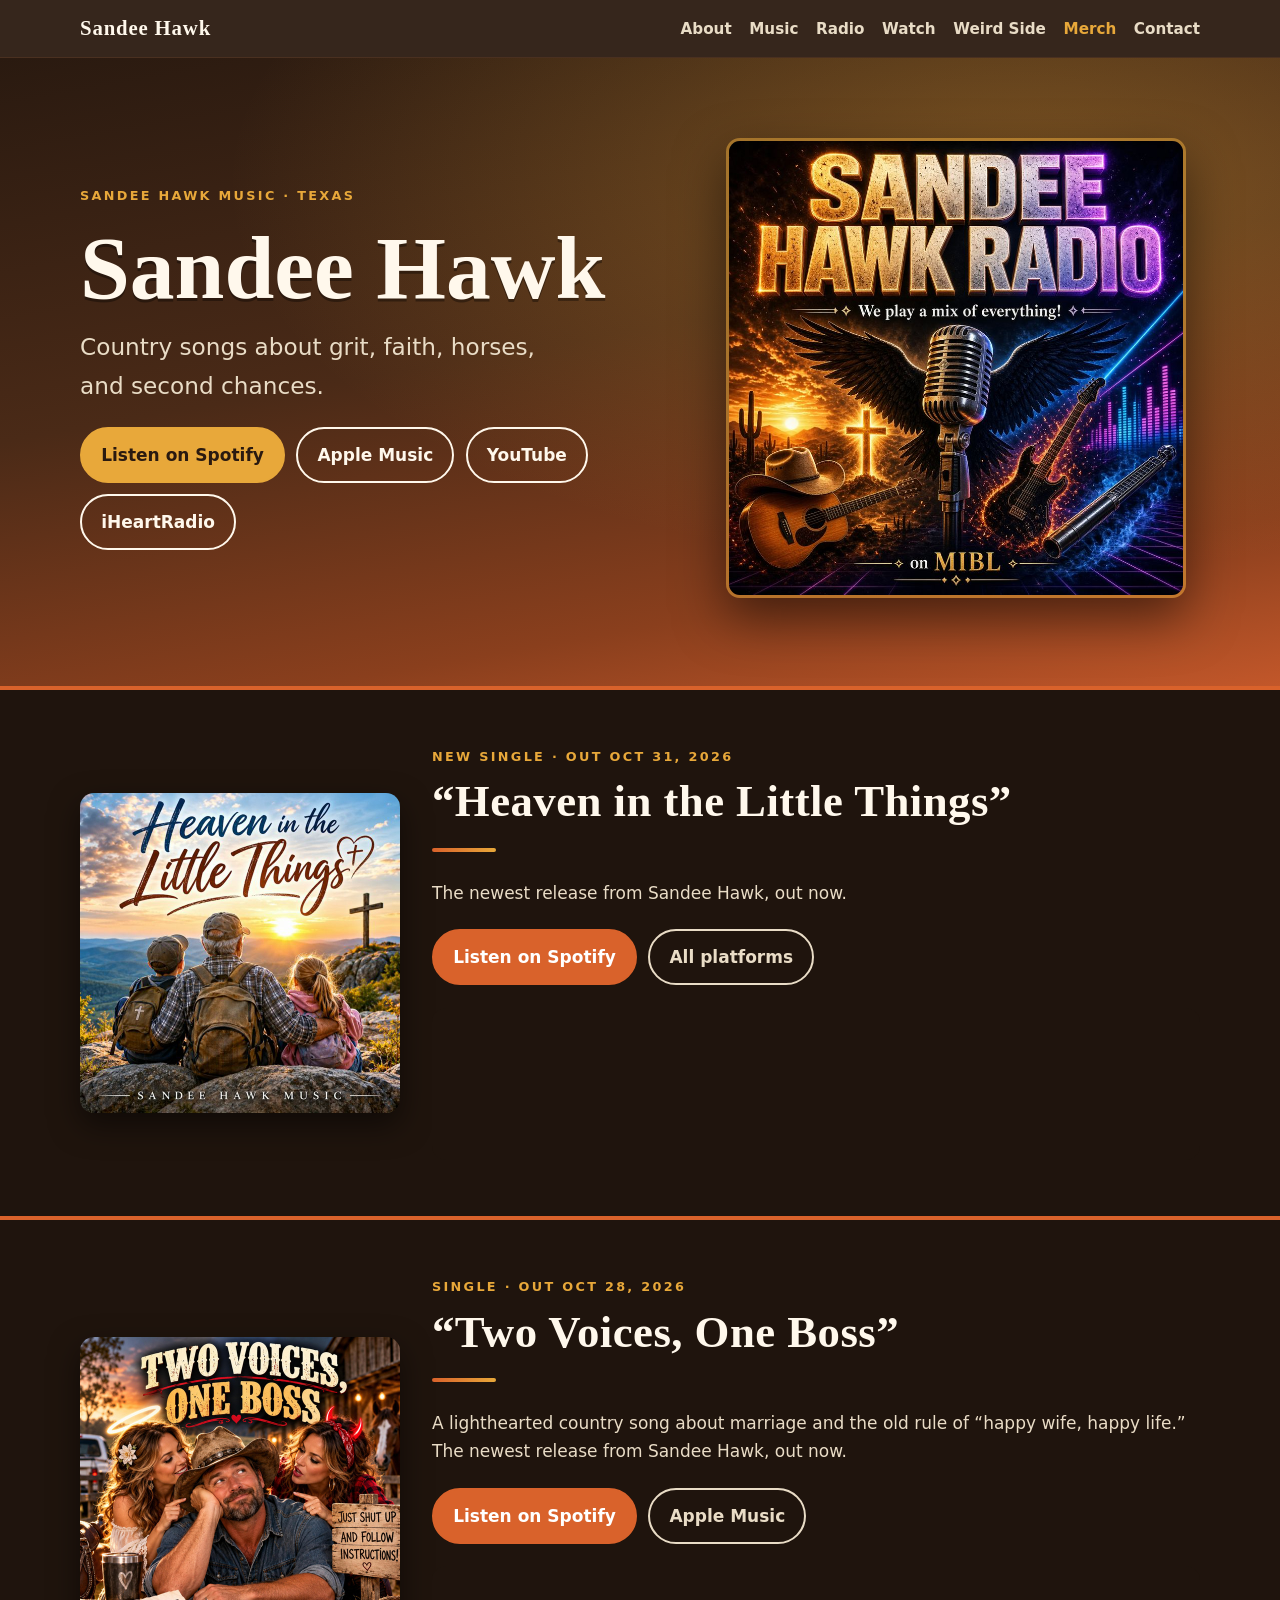
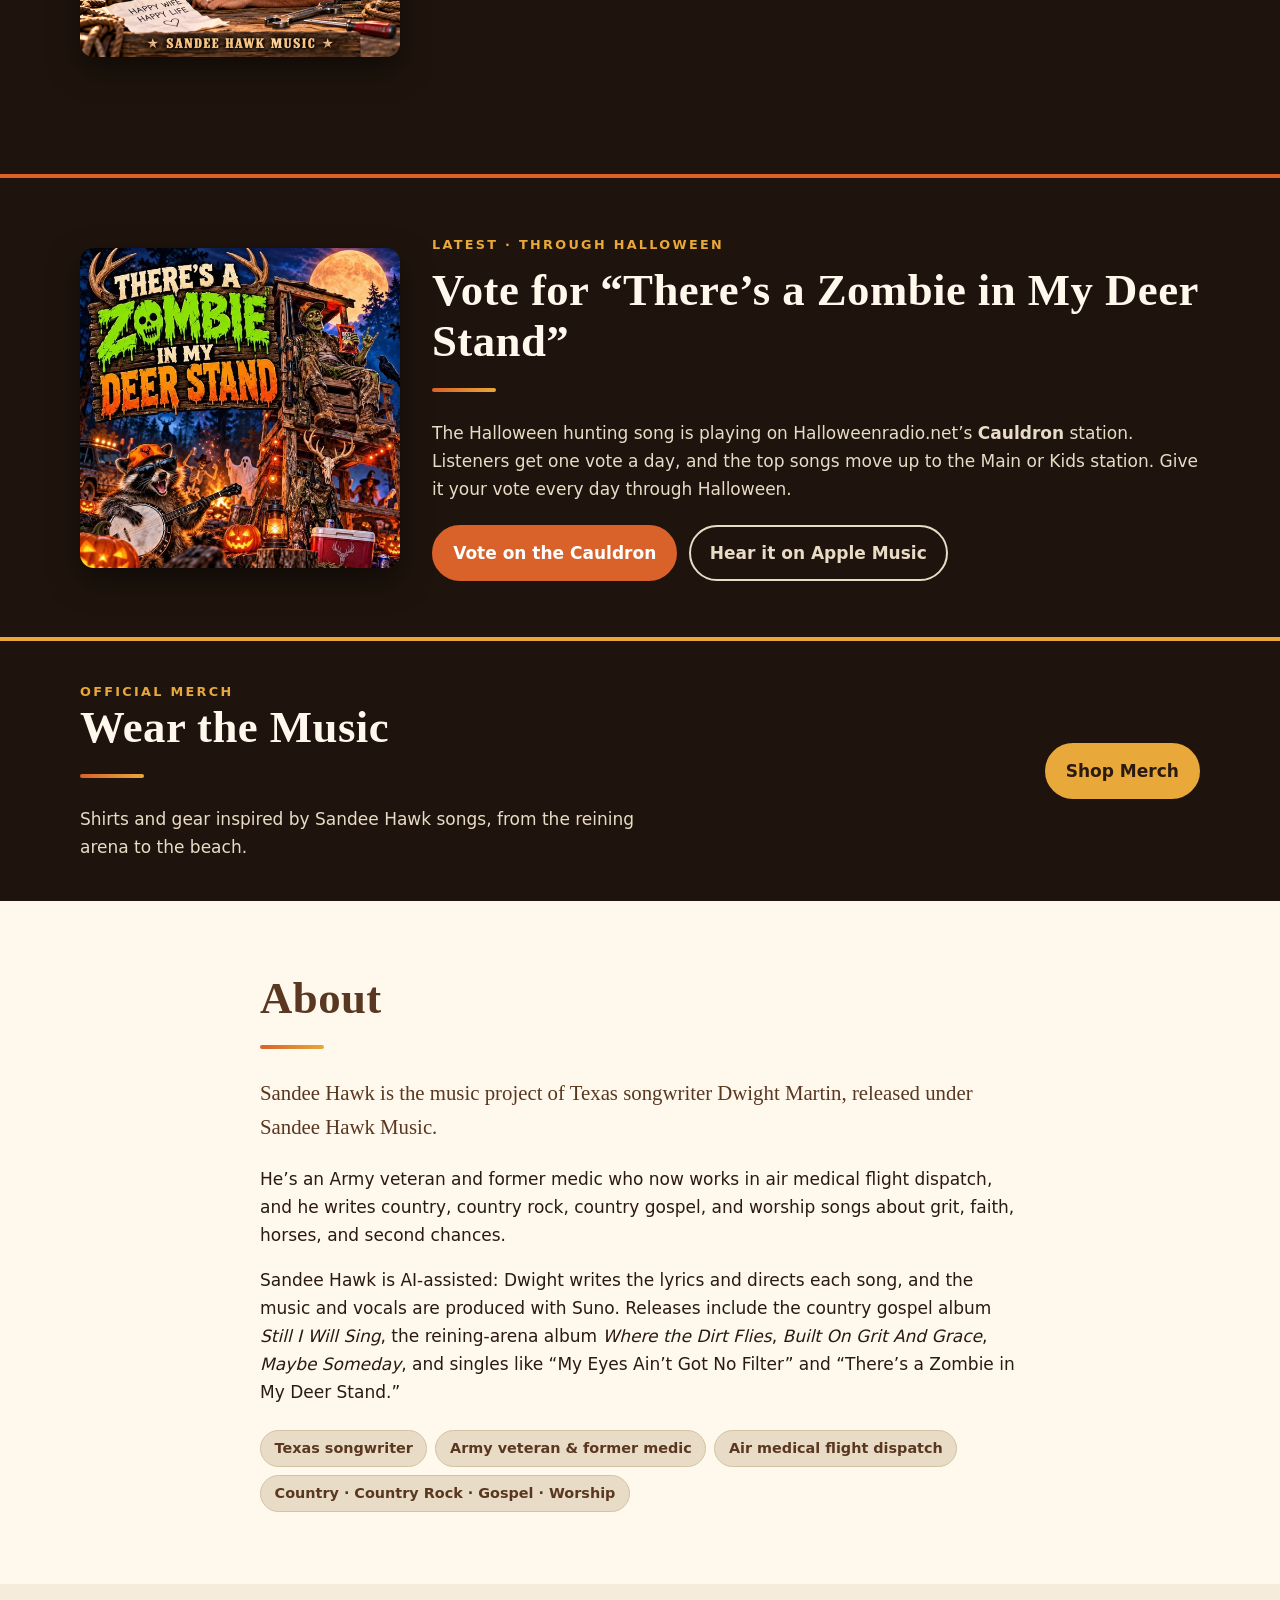
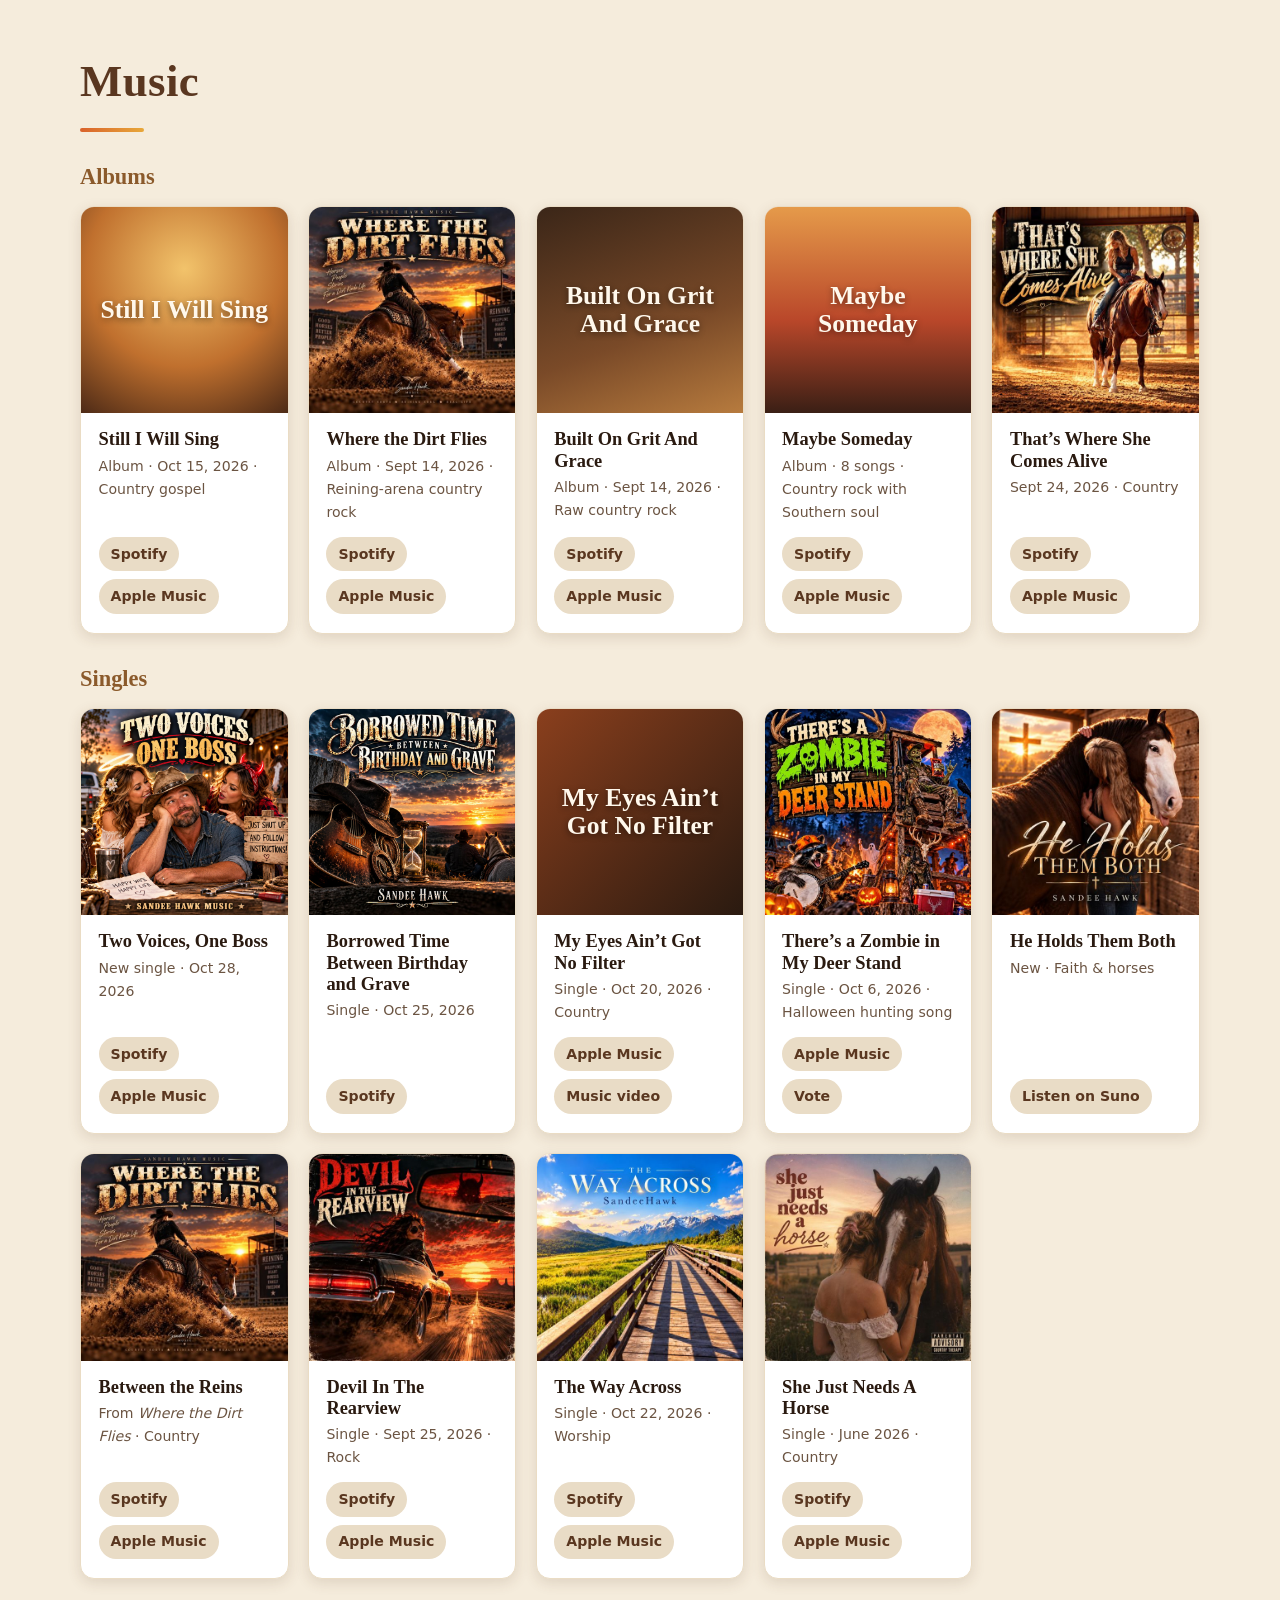
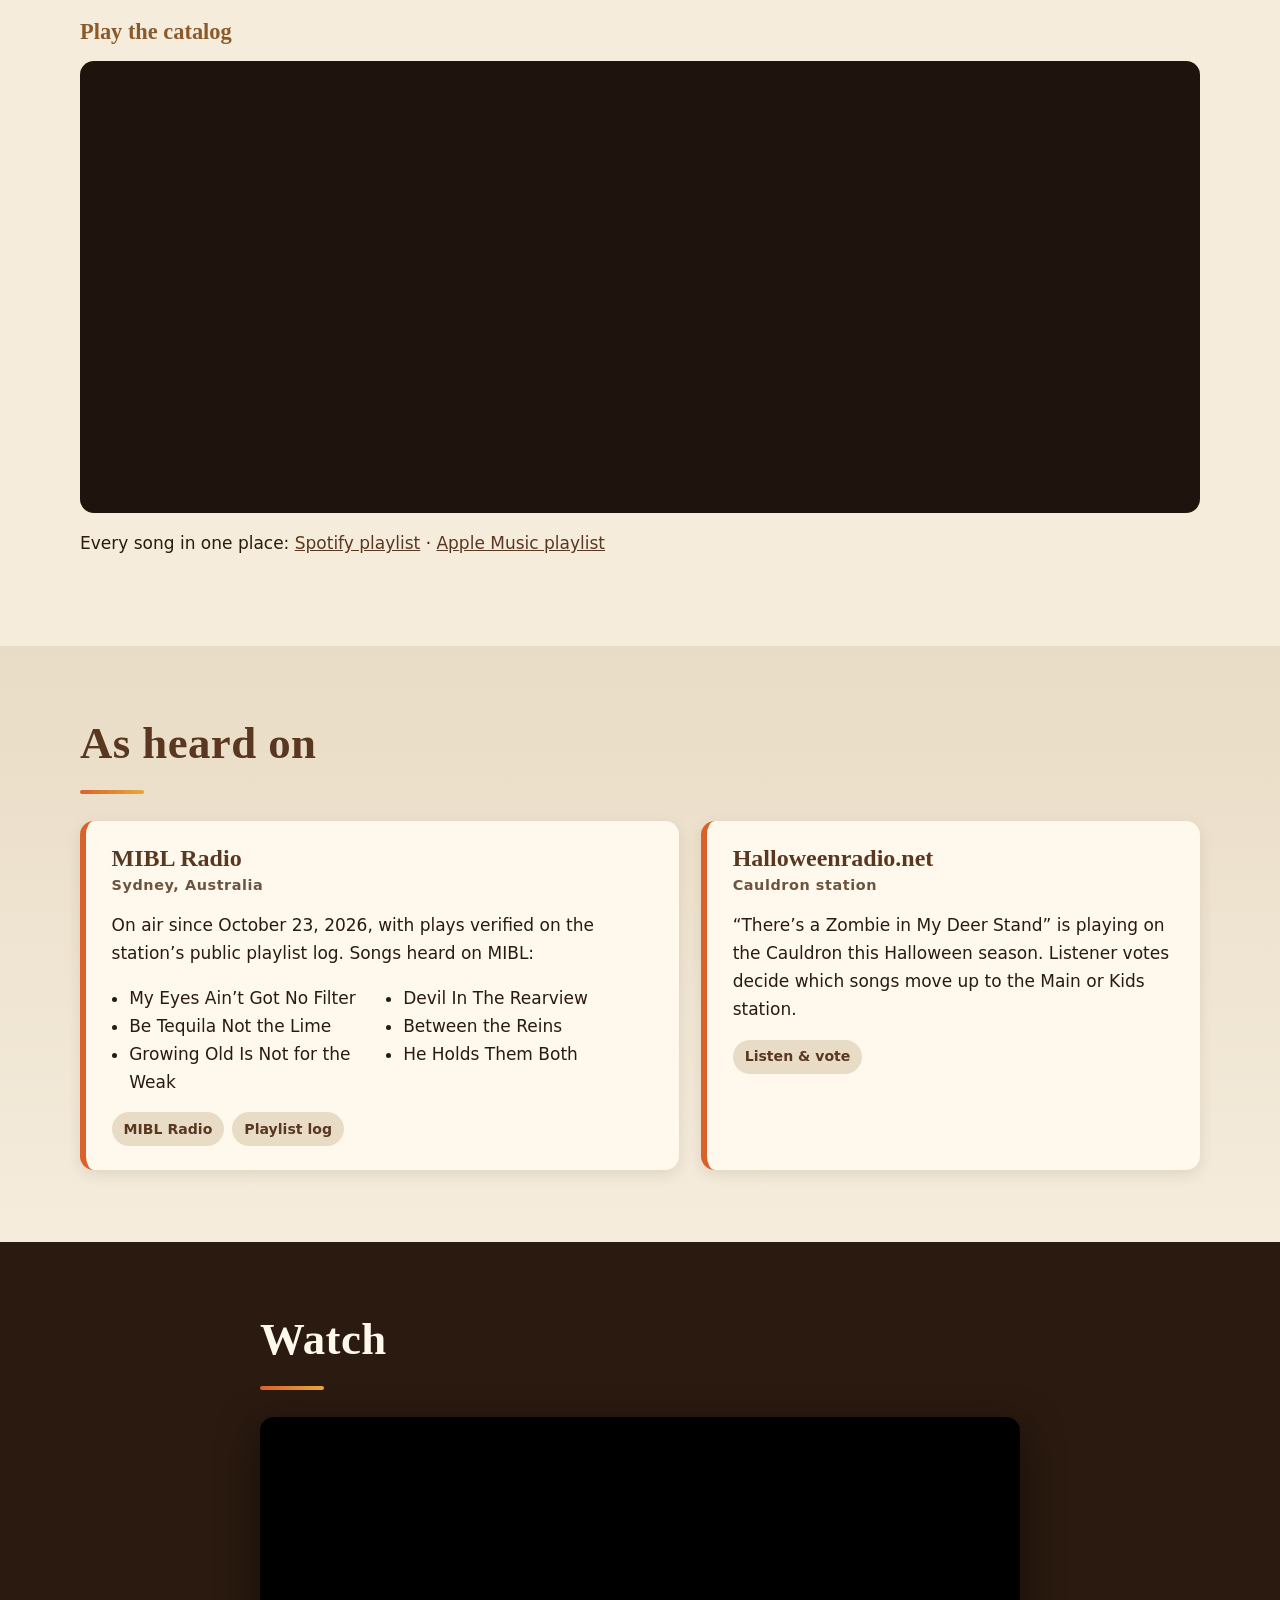
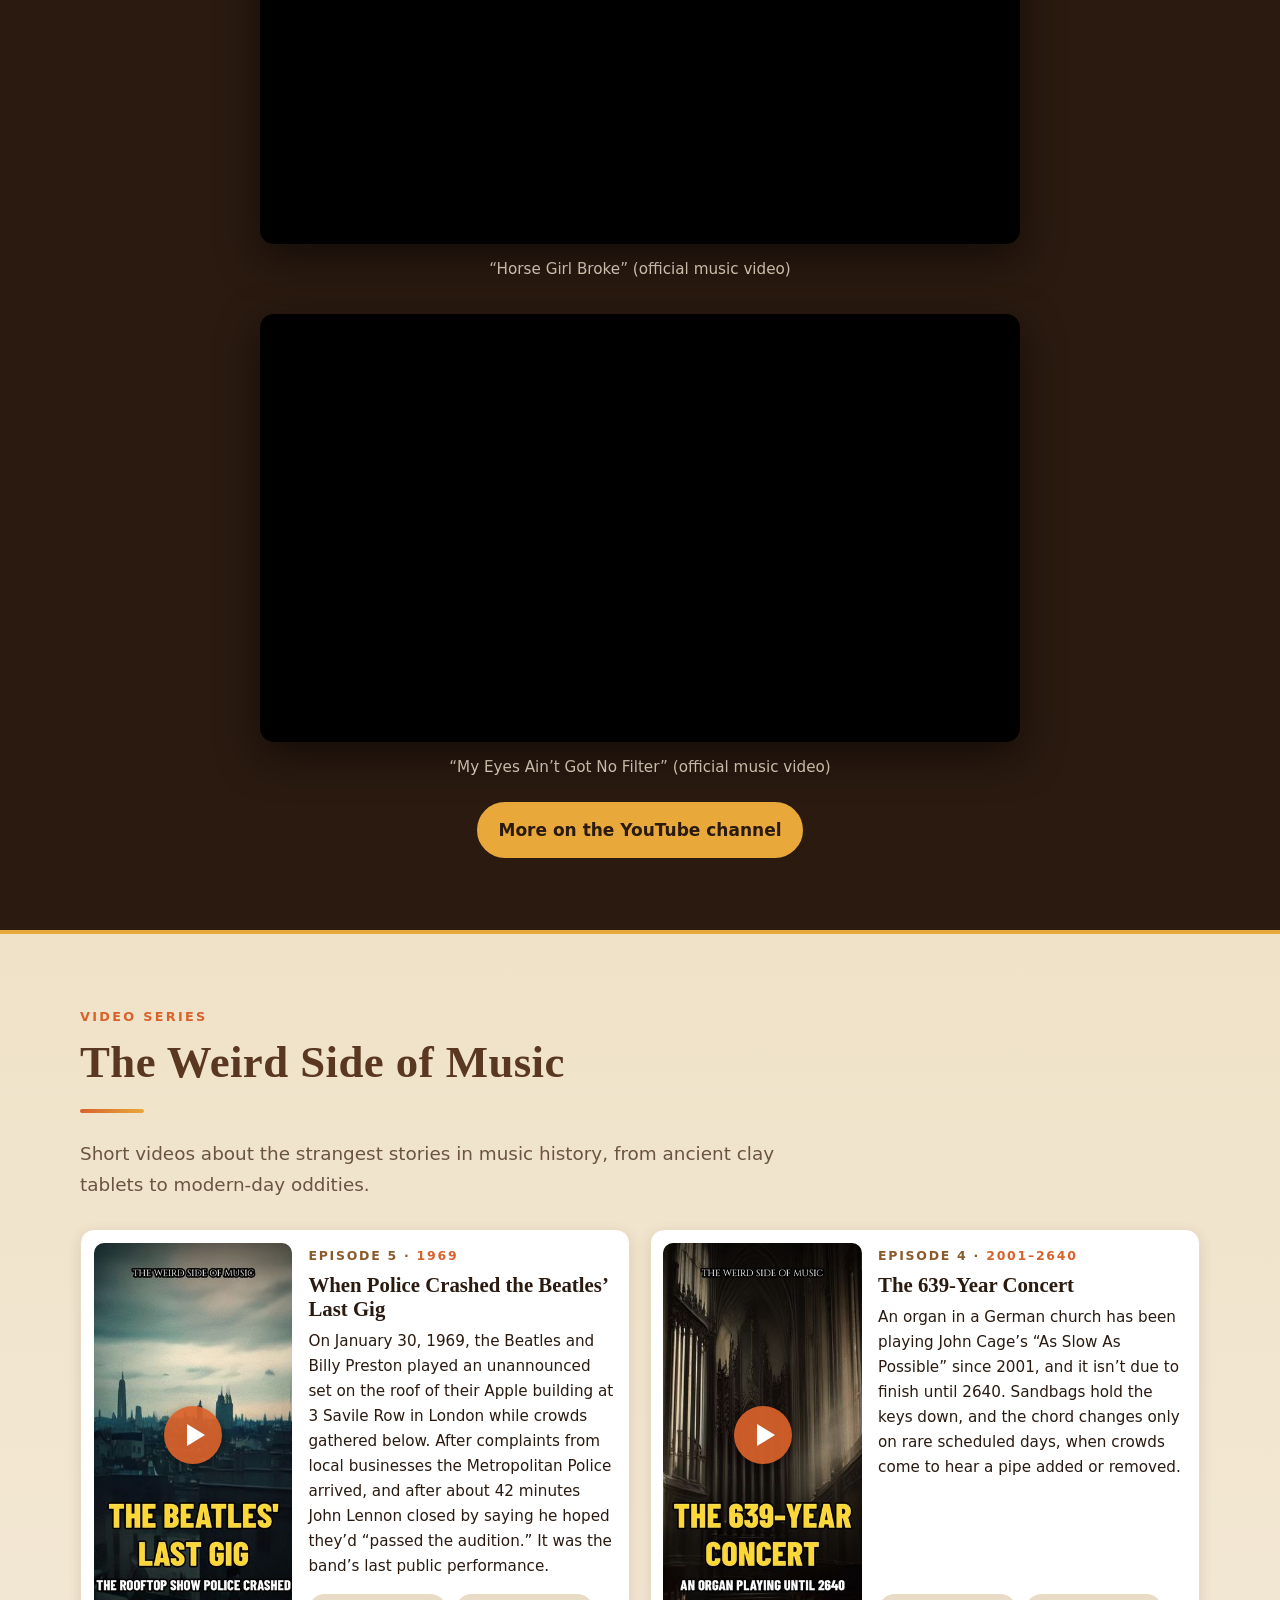
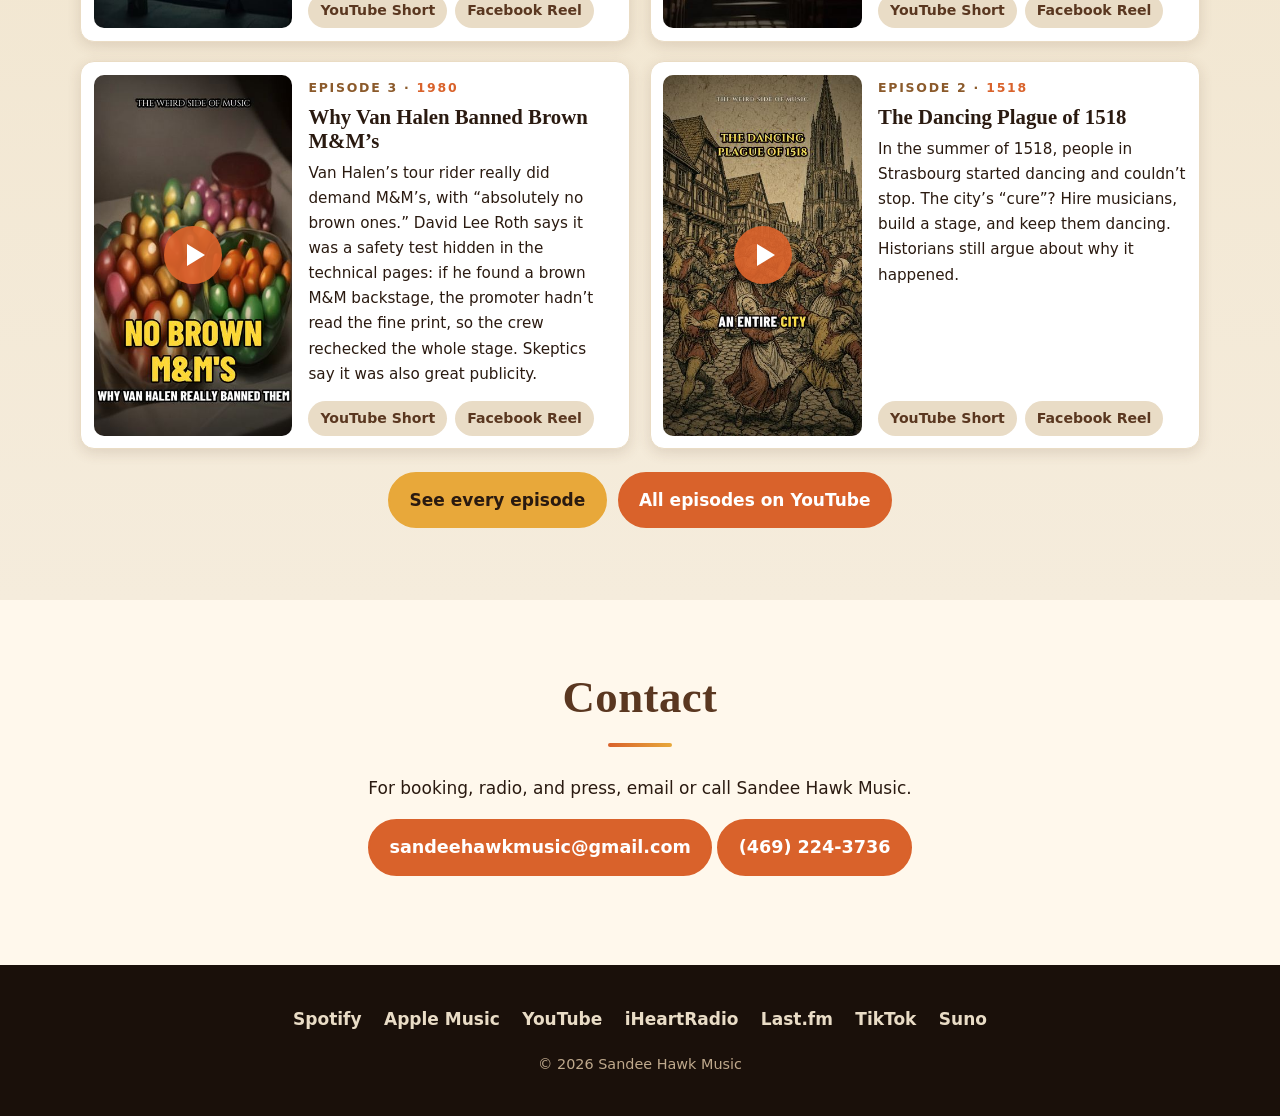
==== commit 7d7faaa9: "Heaven in the Little Things is out: Spotify button and embed" ====
--- a/index.html
+++ b/index.html
@@ -90,12 +90,14 @@
   <div class="wrap latest-grid">
     <img src="images/heaven-in-the-little-things.jpg" width="640" height="640" loading="lazy" alt="Cover art for Heaven in the Little Things by Sandee Hawk: a grandfather and two grandchildren watching a mountain sunrise beside a cross">
     <div>
-      <p class="eyebrow">Coming Soon &middot; Pre-save Now</p>
+      <p class="eyebrow">New Single &middot; Out Oct 31, 2026</p>
       <h2 id="pre-save-h">&ldquo;Heaven in the Little Things&rdquo;</h2>
-      <p>The next release from Sandee Hawk is on the way. Pre-save it now and it&rsquo;ll land in your library the day it drops.</p>
+      <p>The newest release from Sandee Hawk, out now.</p>
       <div class="btns">
-        <a class="btn btn-sunset" href="https://distrokid.com/hyperfollow/sandeehawk/heaven-in-the-little-things/" target="_blank" rel="noopener">Pre-save</a>
+        <a class="btn btn-sunset" href="https://open.spotify.com/album/71gGGhowVTvmNmdufBHWc8" target="_blank" rel="noopener">Listen on Spotify</a>
+        <a class="btn" href="https://distrokid.com/hyperfollow/sandeehawk/heaven-in-the-little-things/" target="_blank" rel="noopener">All platforms</a>
       </div>
+      <iframe class="latest-embed" title="Heaven in the Little Things on Spotify" src="https://open.spotify.com/embed/album/71gGGhowVTvmNmdufBHWc8?utm_source=generator&amp;theme=0" width="100%" height="152" loading="lazy" allow="autoplay; clipboard-write; encrypted-media; fullscreen; picture-in-picture"></iframe>
     </div>
   </div>
 </section>
@@ -104,7 +106,7 @@
   <div class="wrap latest-grid">
     <img src="images/two-voices-one-boss.jpg" width="640" height="640" loading="lazy" alt="Cover art for Two Voices, One Boss by Sandee Hawk">
     <div>
-      <p class="eyebrow">New Single &middot; Out Oct 28, 2026</p>
+      <p class="eyebrow">Single &middot; Out Oct 28, 2026</p>
       <h2 id="new-single-h">&ldquo;Two Voices, One Boss&rdquo;</h2>
       <p>A lighthearted country song about marriage and the old rule of &ldquo;happy wife, happy life.&rdquo; The newest release from Sandee Hawk, out now.</p>
       <div class="btns">
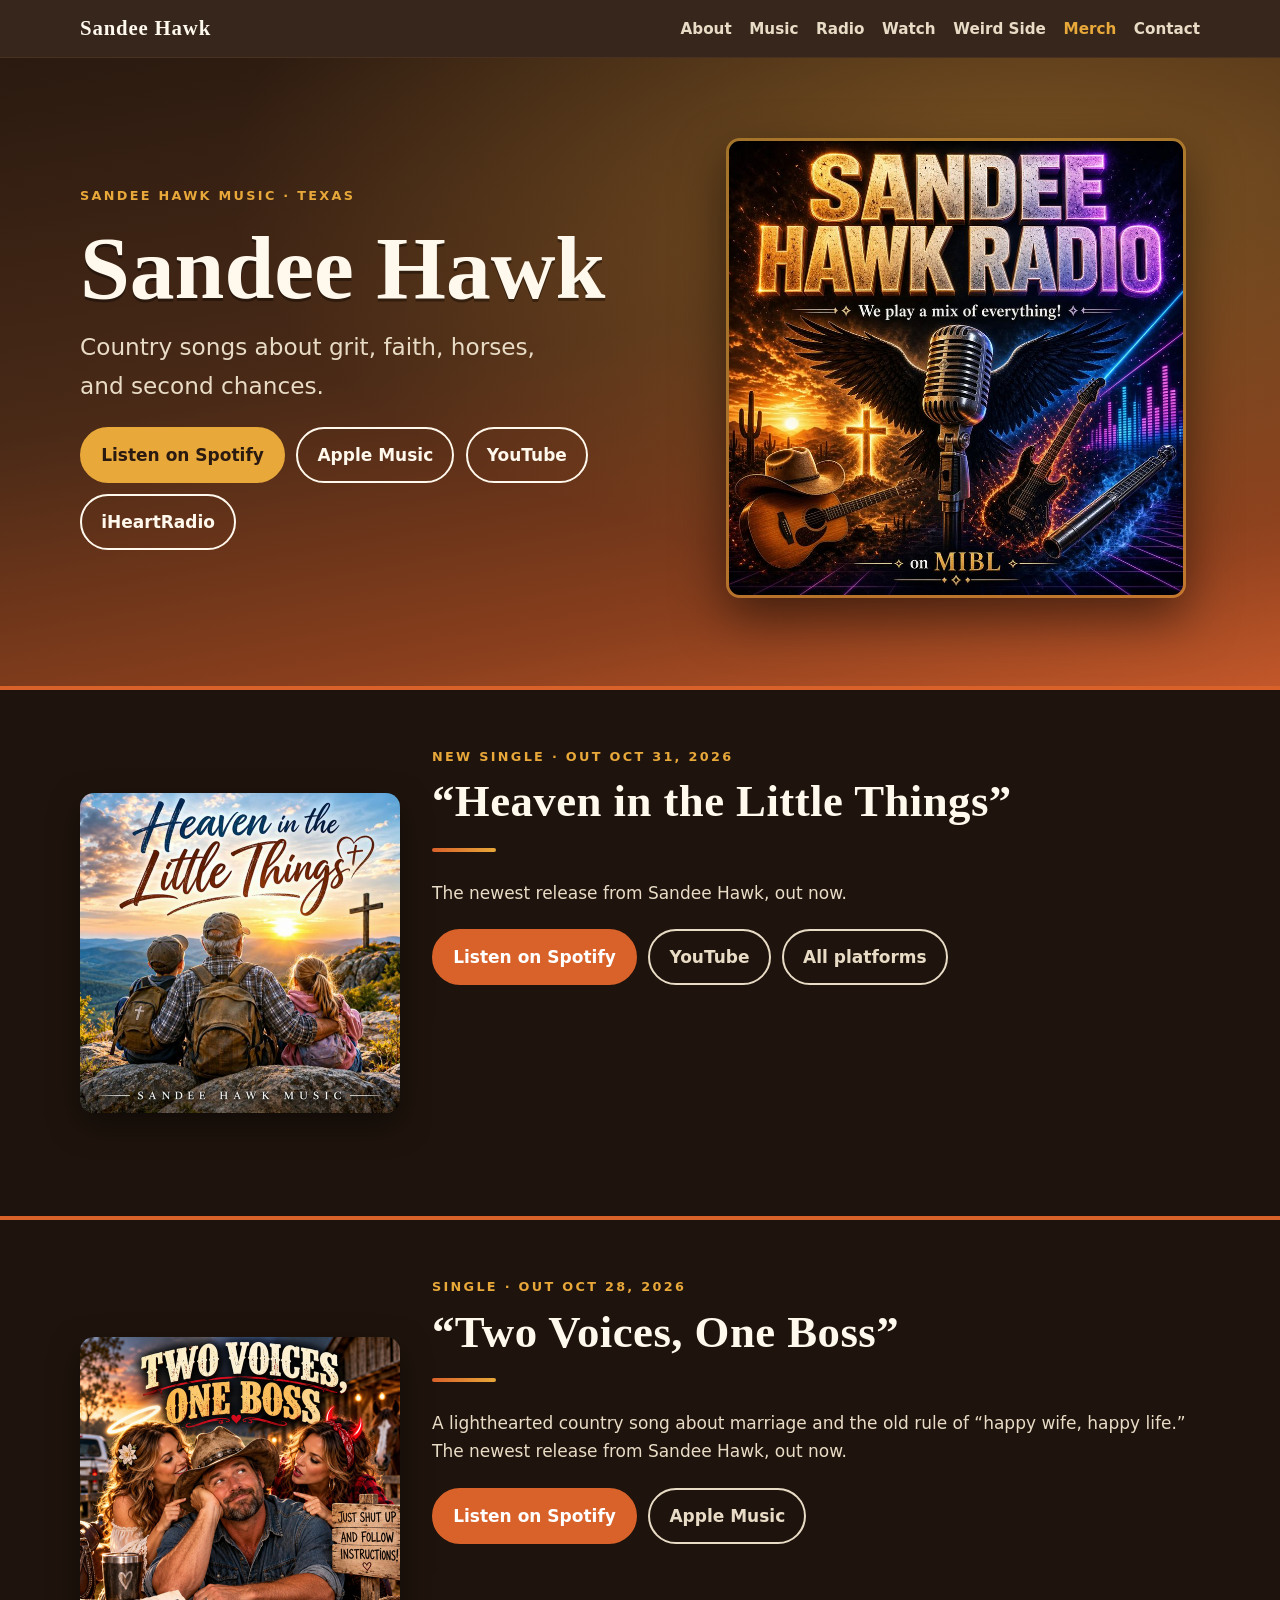
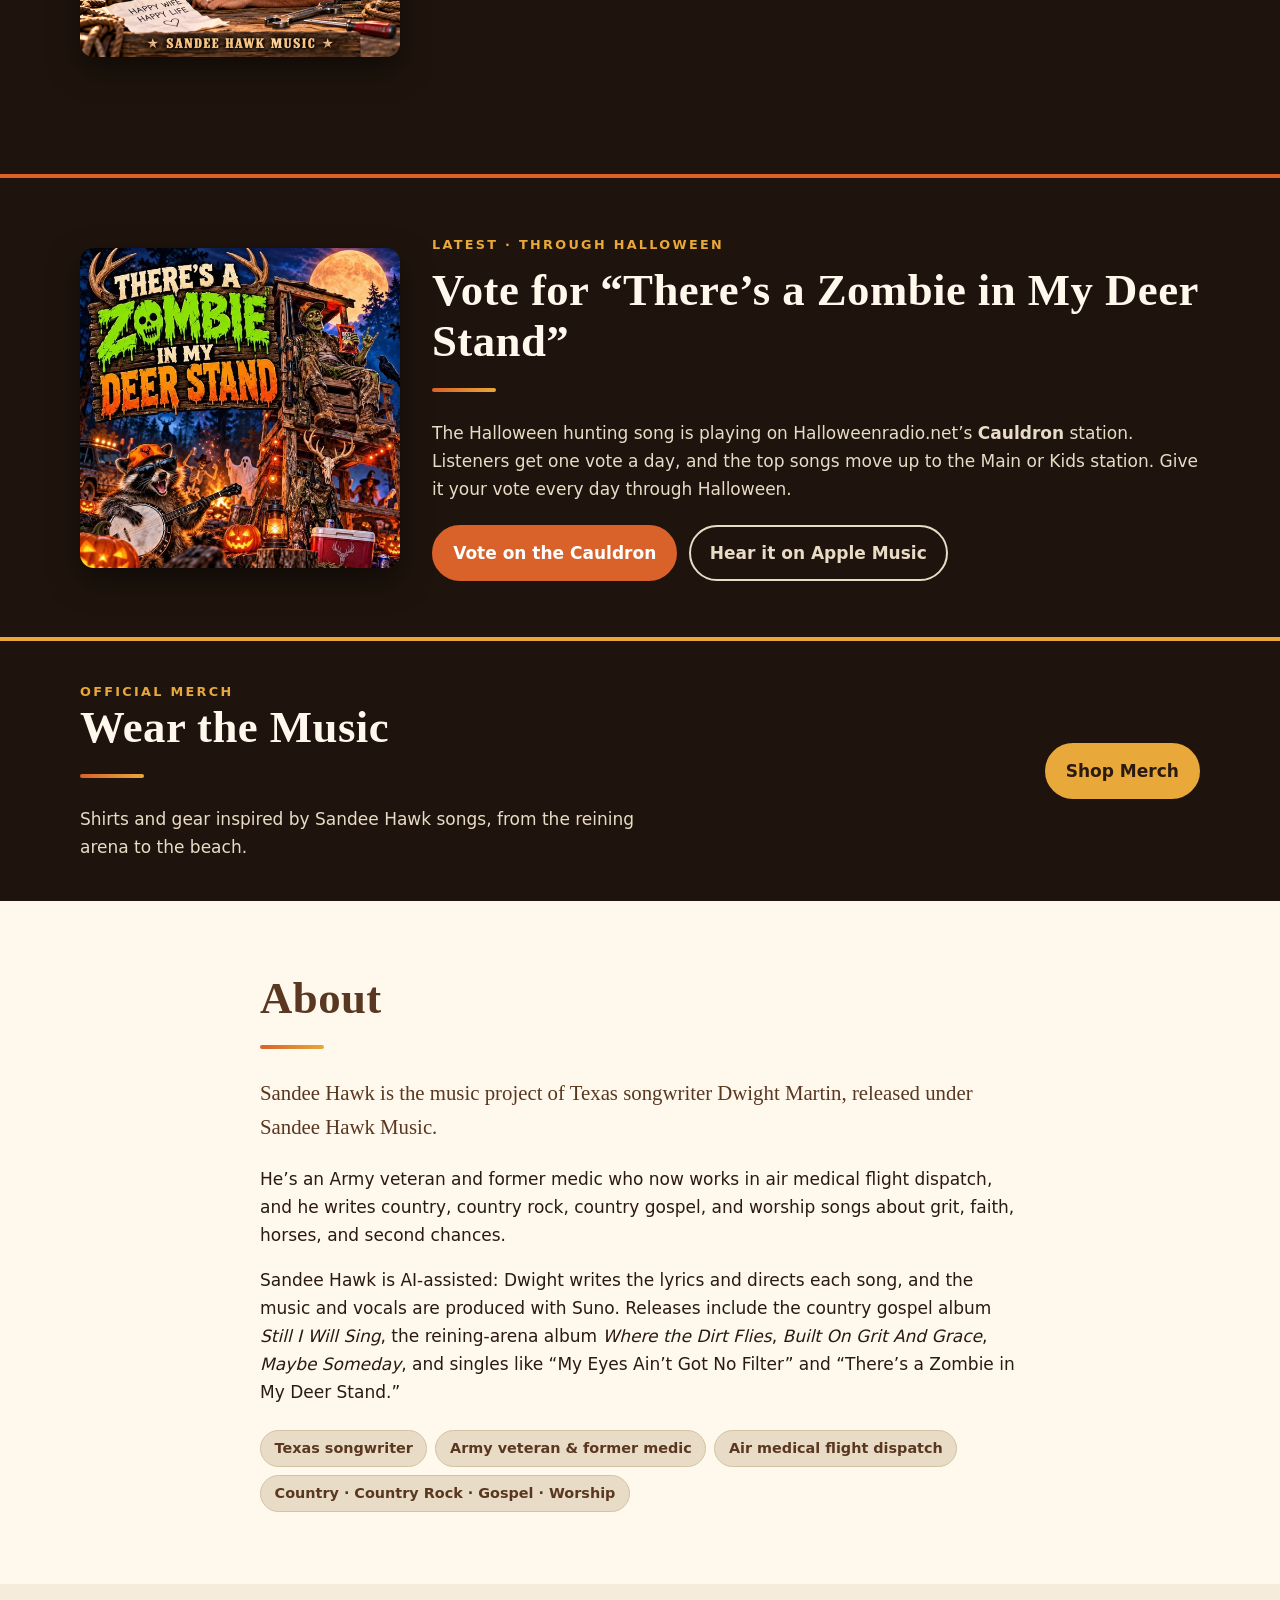
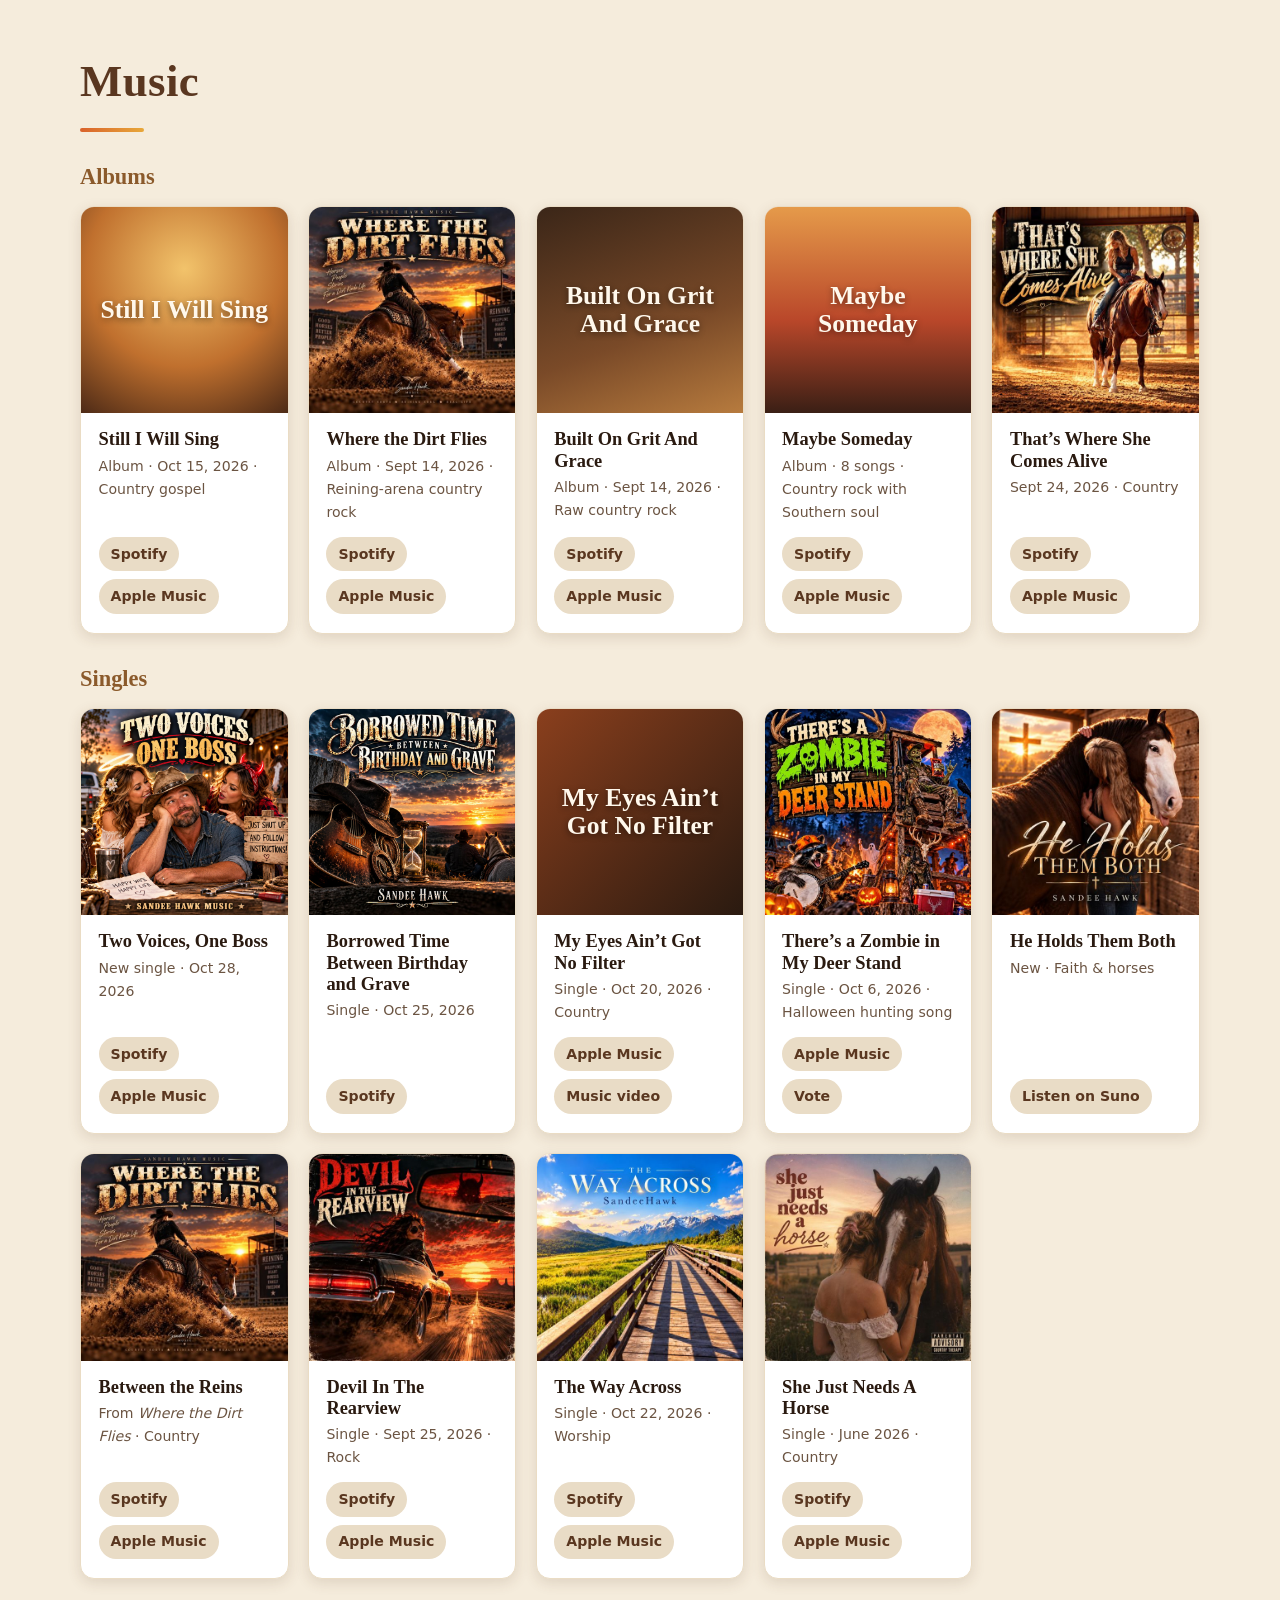
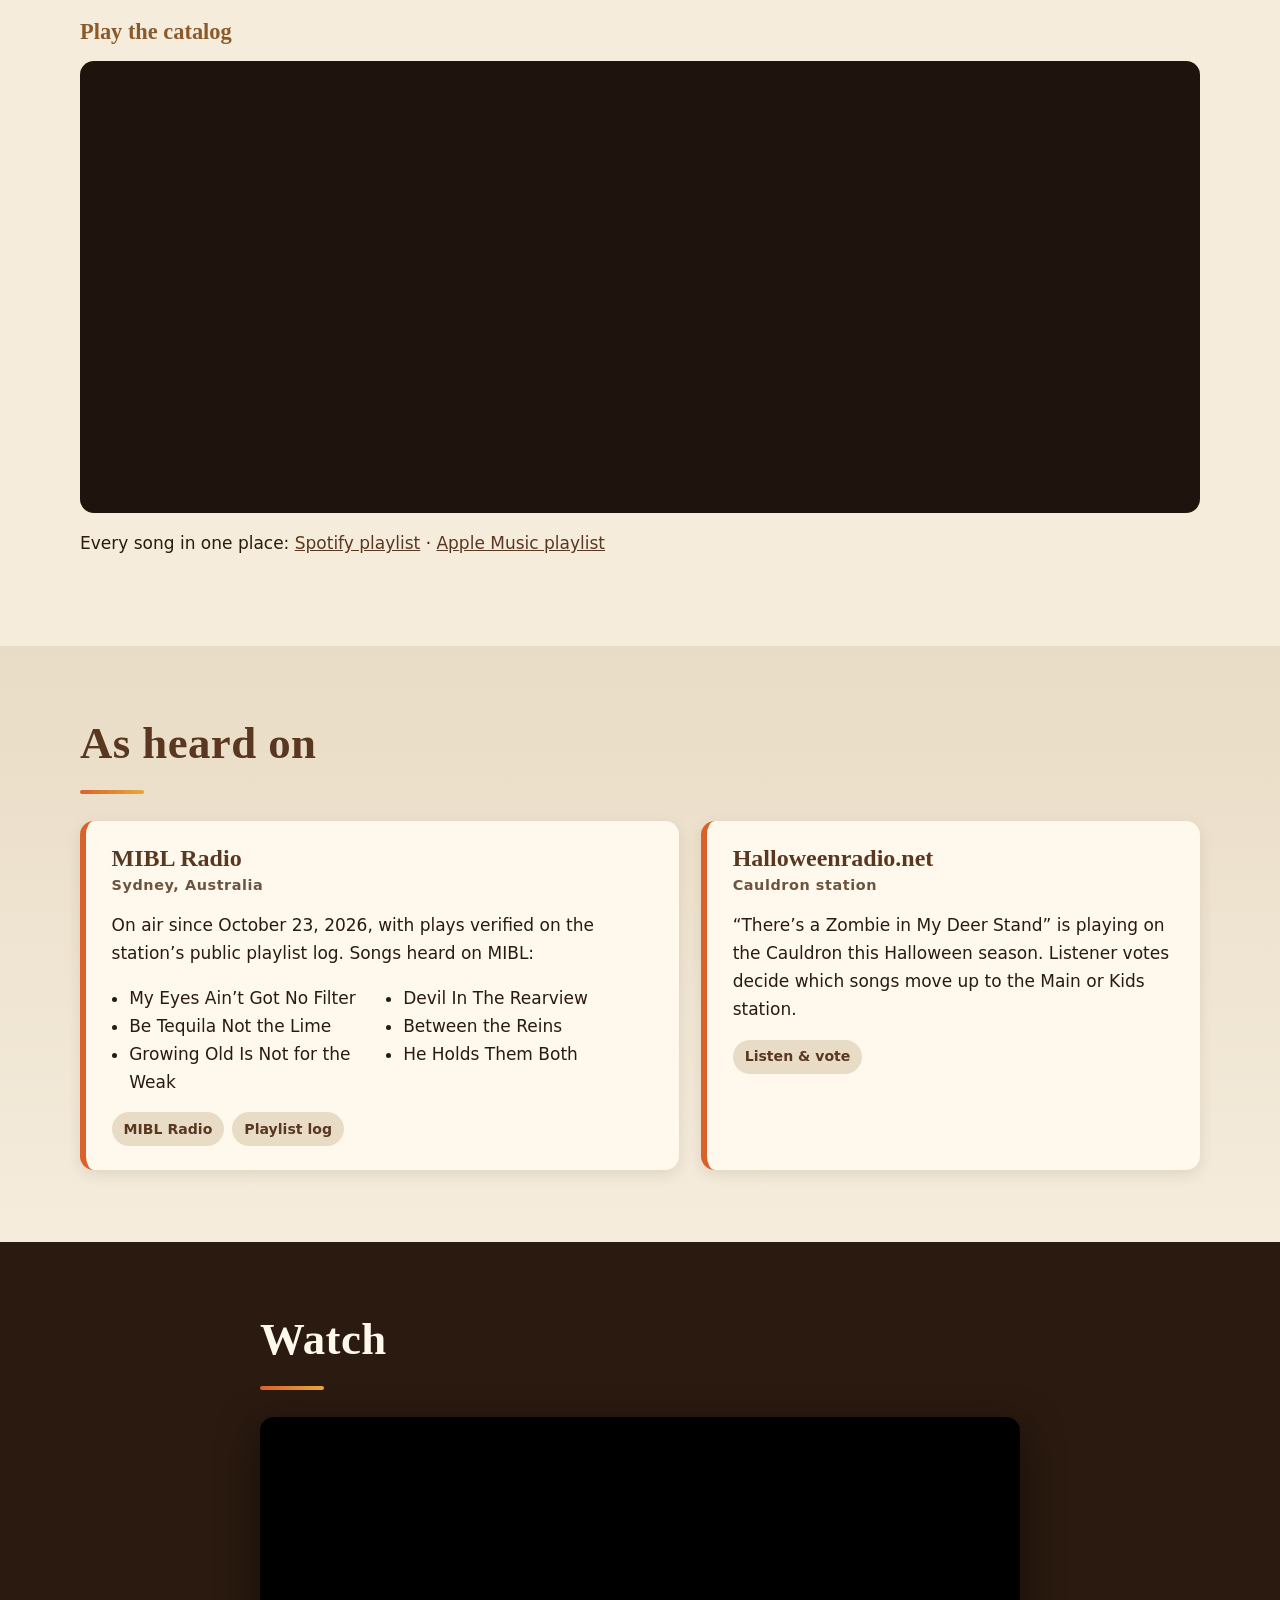
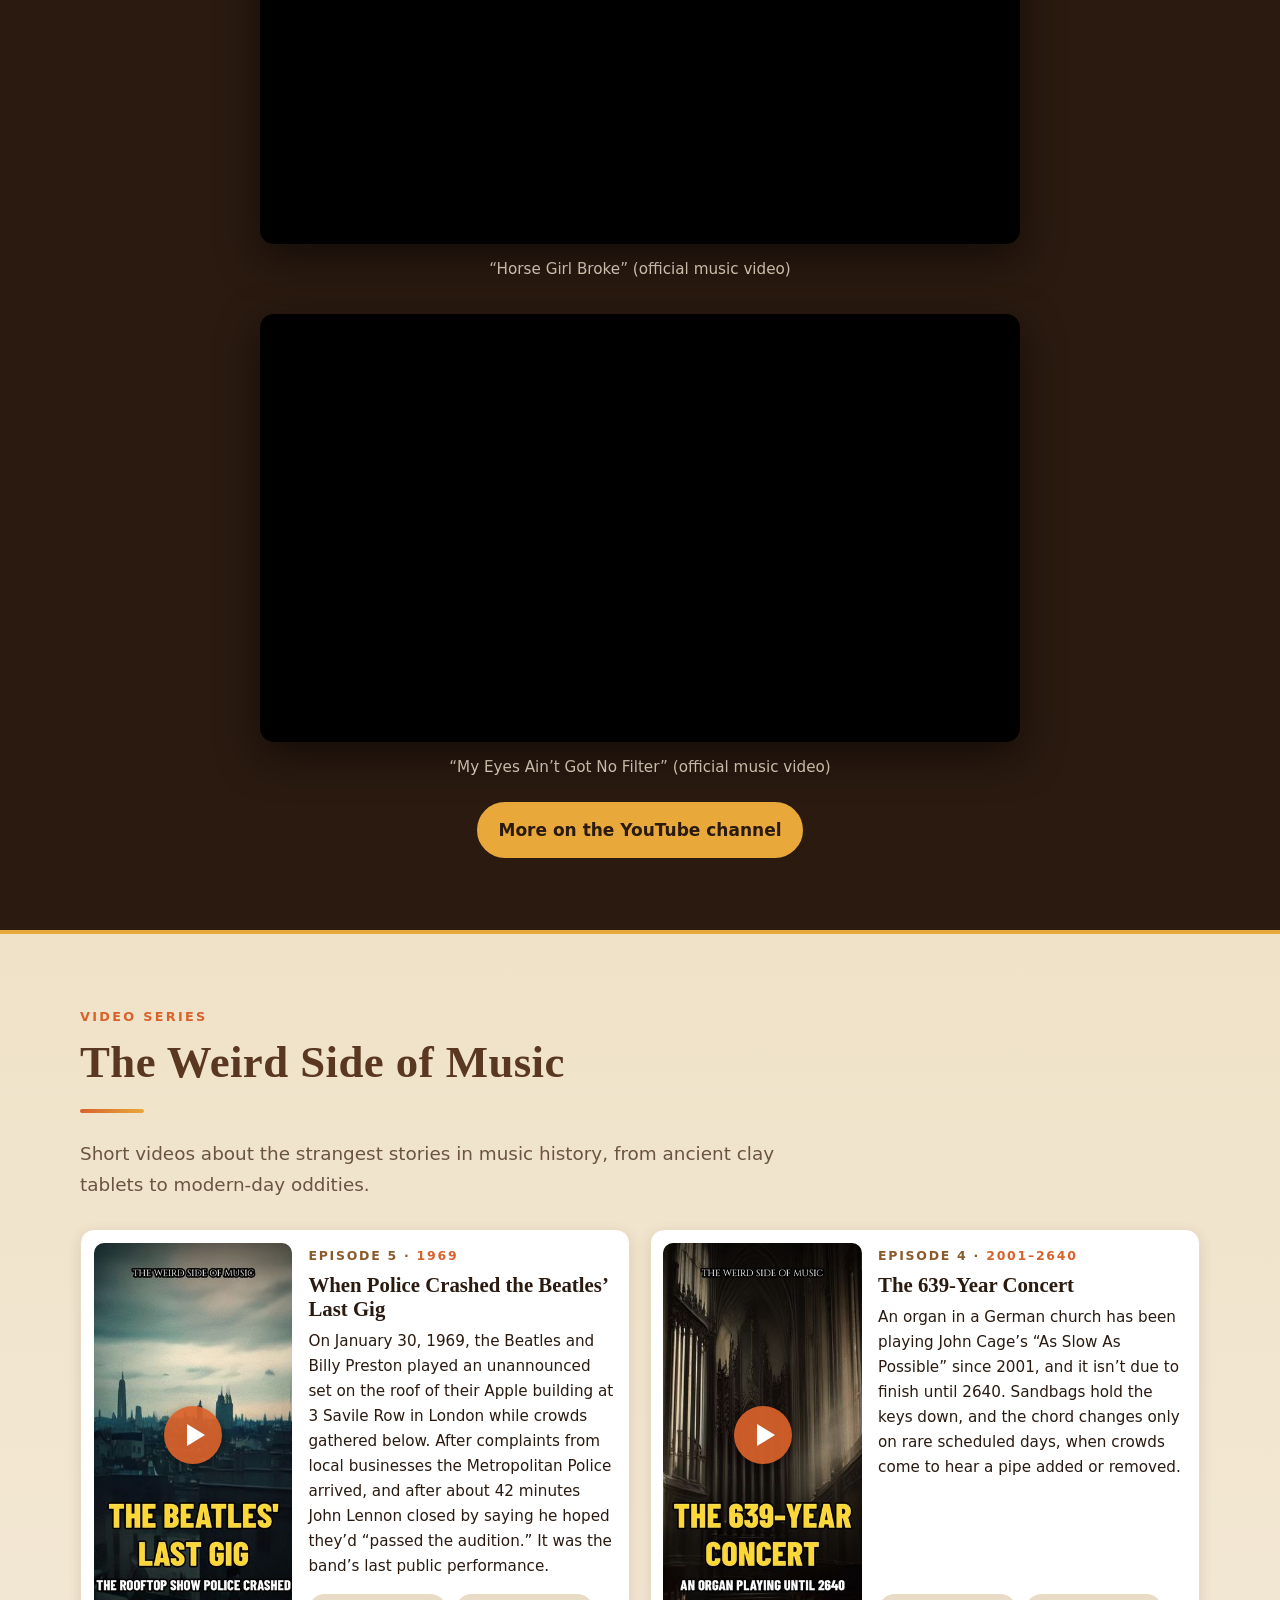
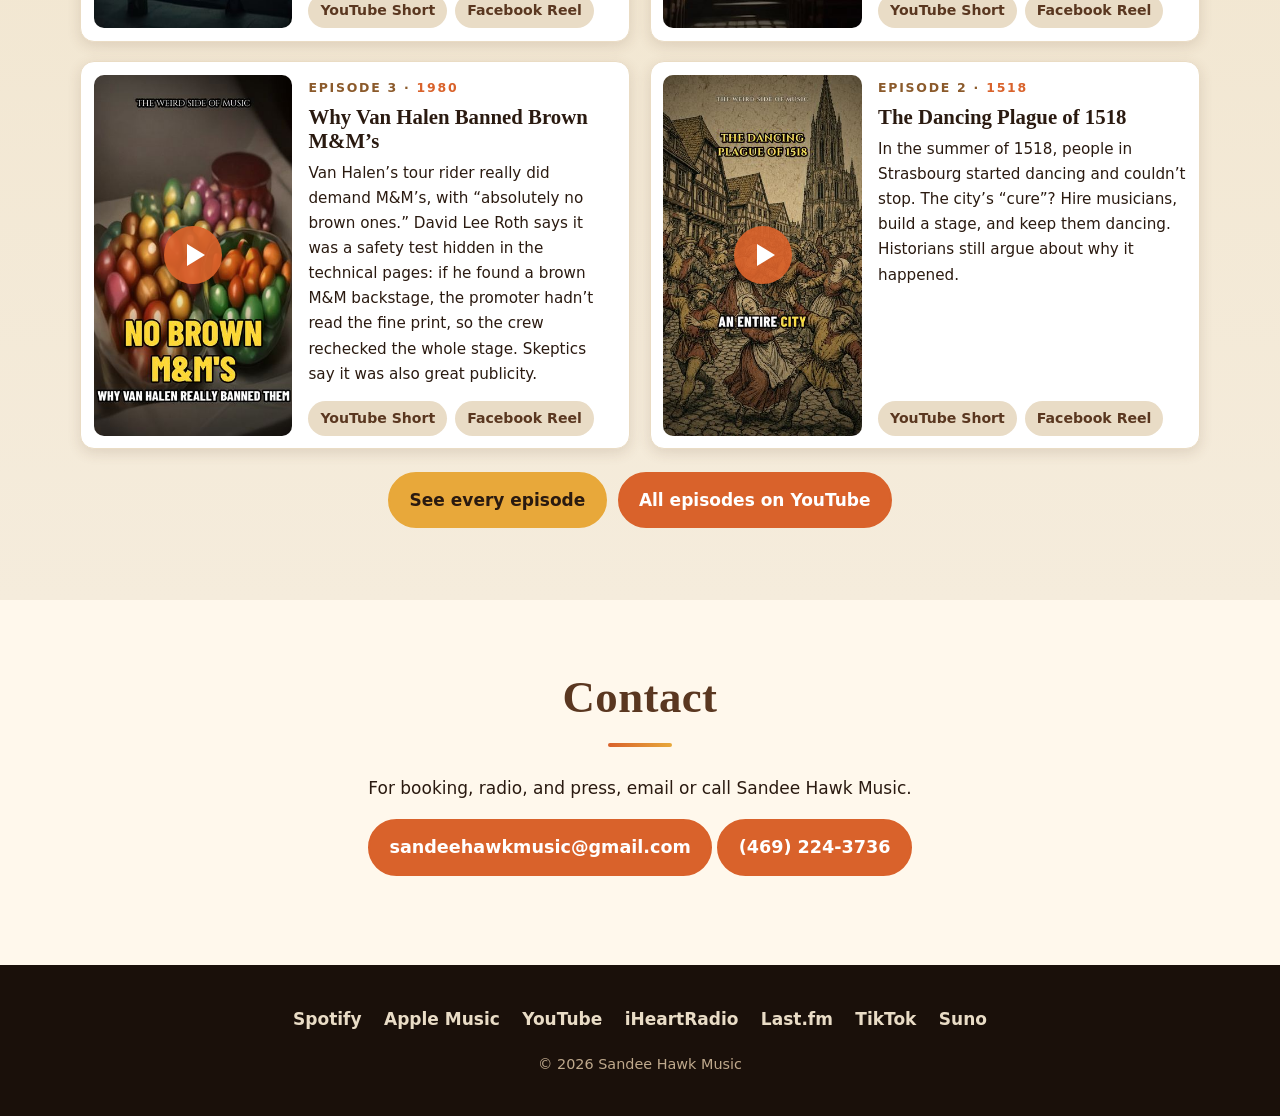
==== commit 8464435b: "Add YouTube link for Heaven in the Little Things" ====
--- a/index.html
+++ b/index.html
@@ -95,6 +95,7 @@
       <p>The newest release from Sandee Hawk, out now.</p>
       <div class="btns">
         <a class="btn btn-sunset" href="https://open.spotify.com/album/71gGGhowVTvmNmdufBHWc8" target="_blank" rel="noopener">Listen on Spotify</a>
+        <a class="btn" href="https://www.youtube.com/watch?v=SKtuMghz0-g" target="_blank" rel="noopener">YouTube</a>
         <a class="btn" href="https://distrokid.com/hyperfollow/sandeehawk/heaven-in-the-little-things/" target="_blank" rel="noopener">All platforms</a>
       </div>
       <iframe class="latest-embed" title="Heaven in the Little Things on Spotify" src="https://open.spotify.com/embed/album/71gGGhowVTvmNmdufBHWc8?utm_source=generator&amp;theme=0" width="100%" height="152" loading="lazy" allow="autoplay; clipboard-write; encrypted-media; fullscreen; picture-in-picture"></iframe>
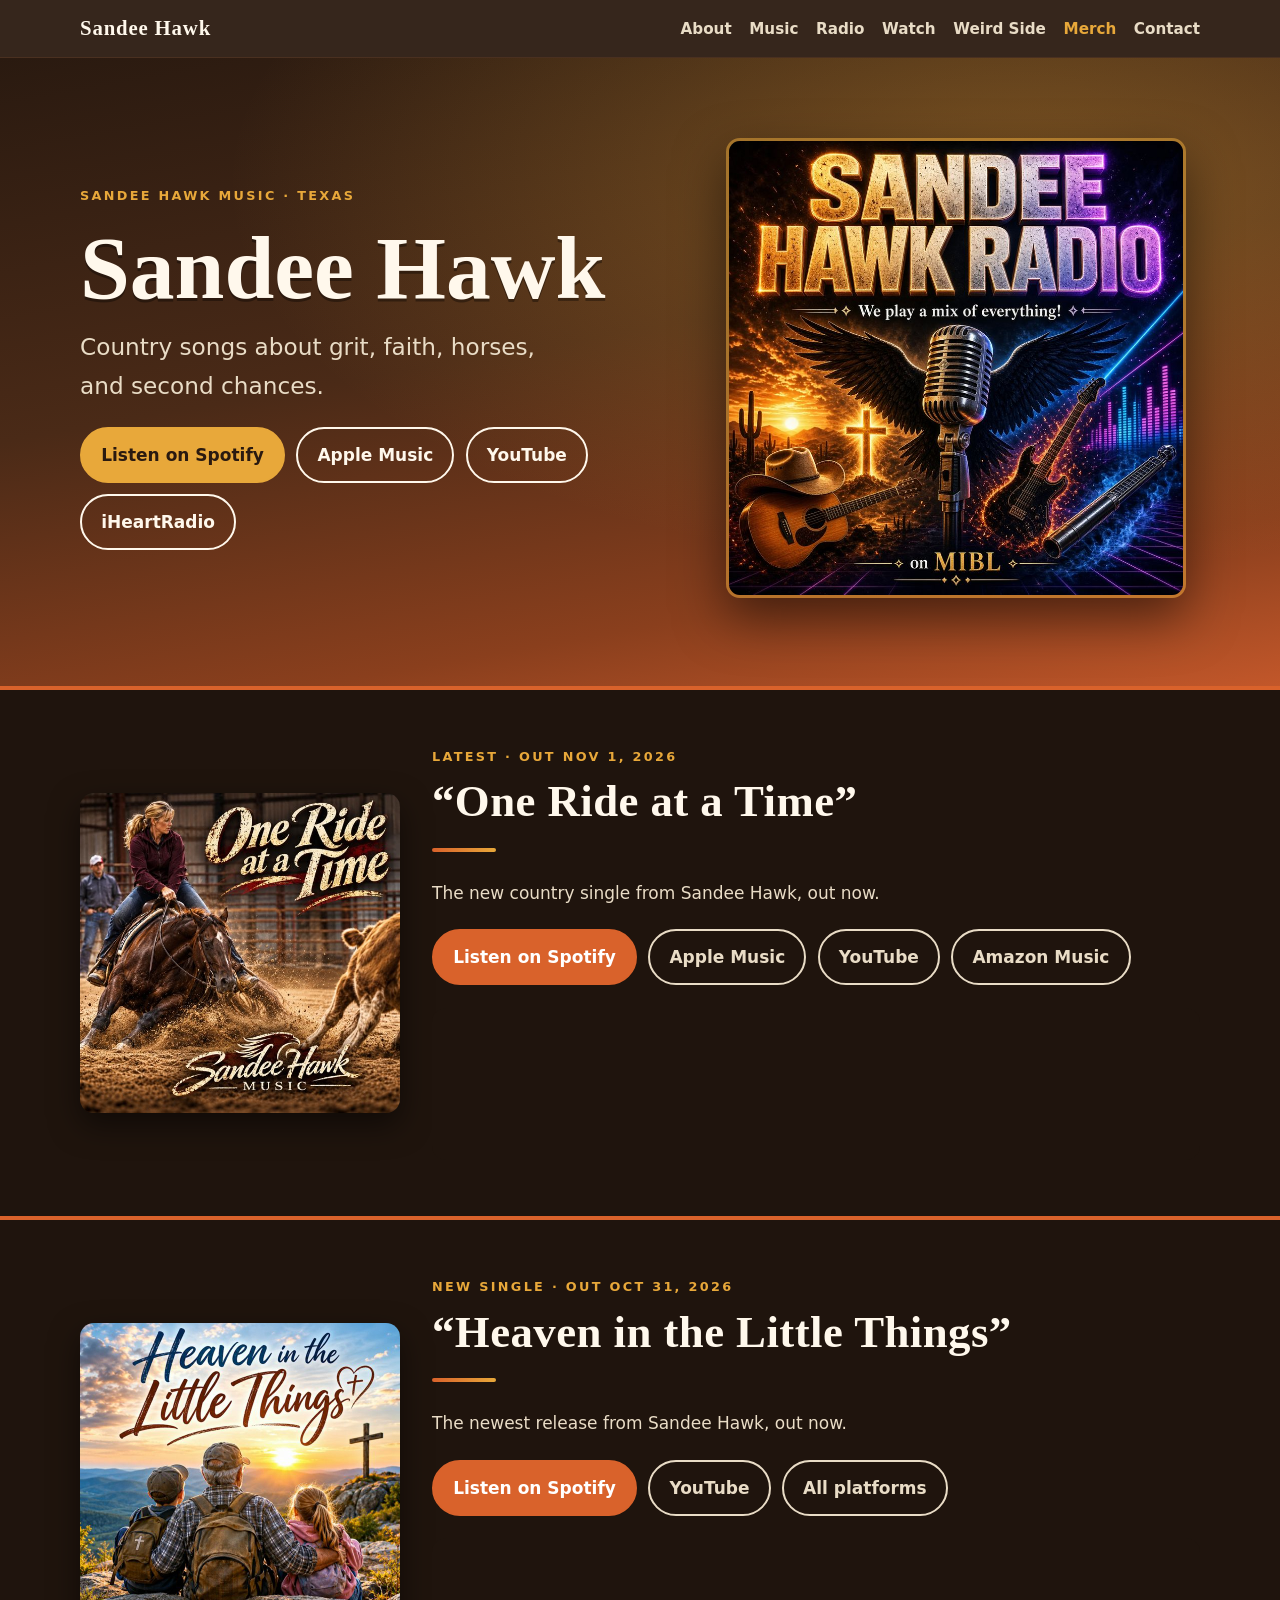
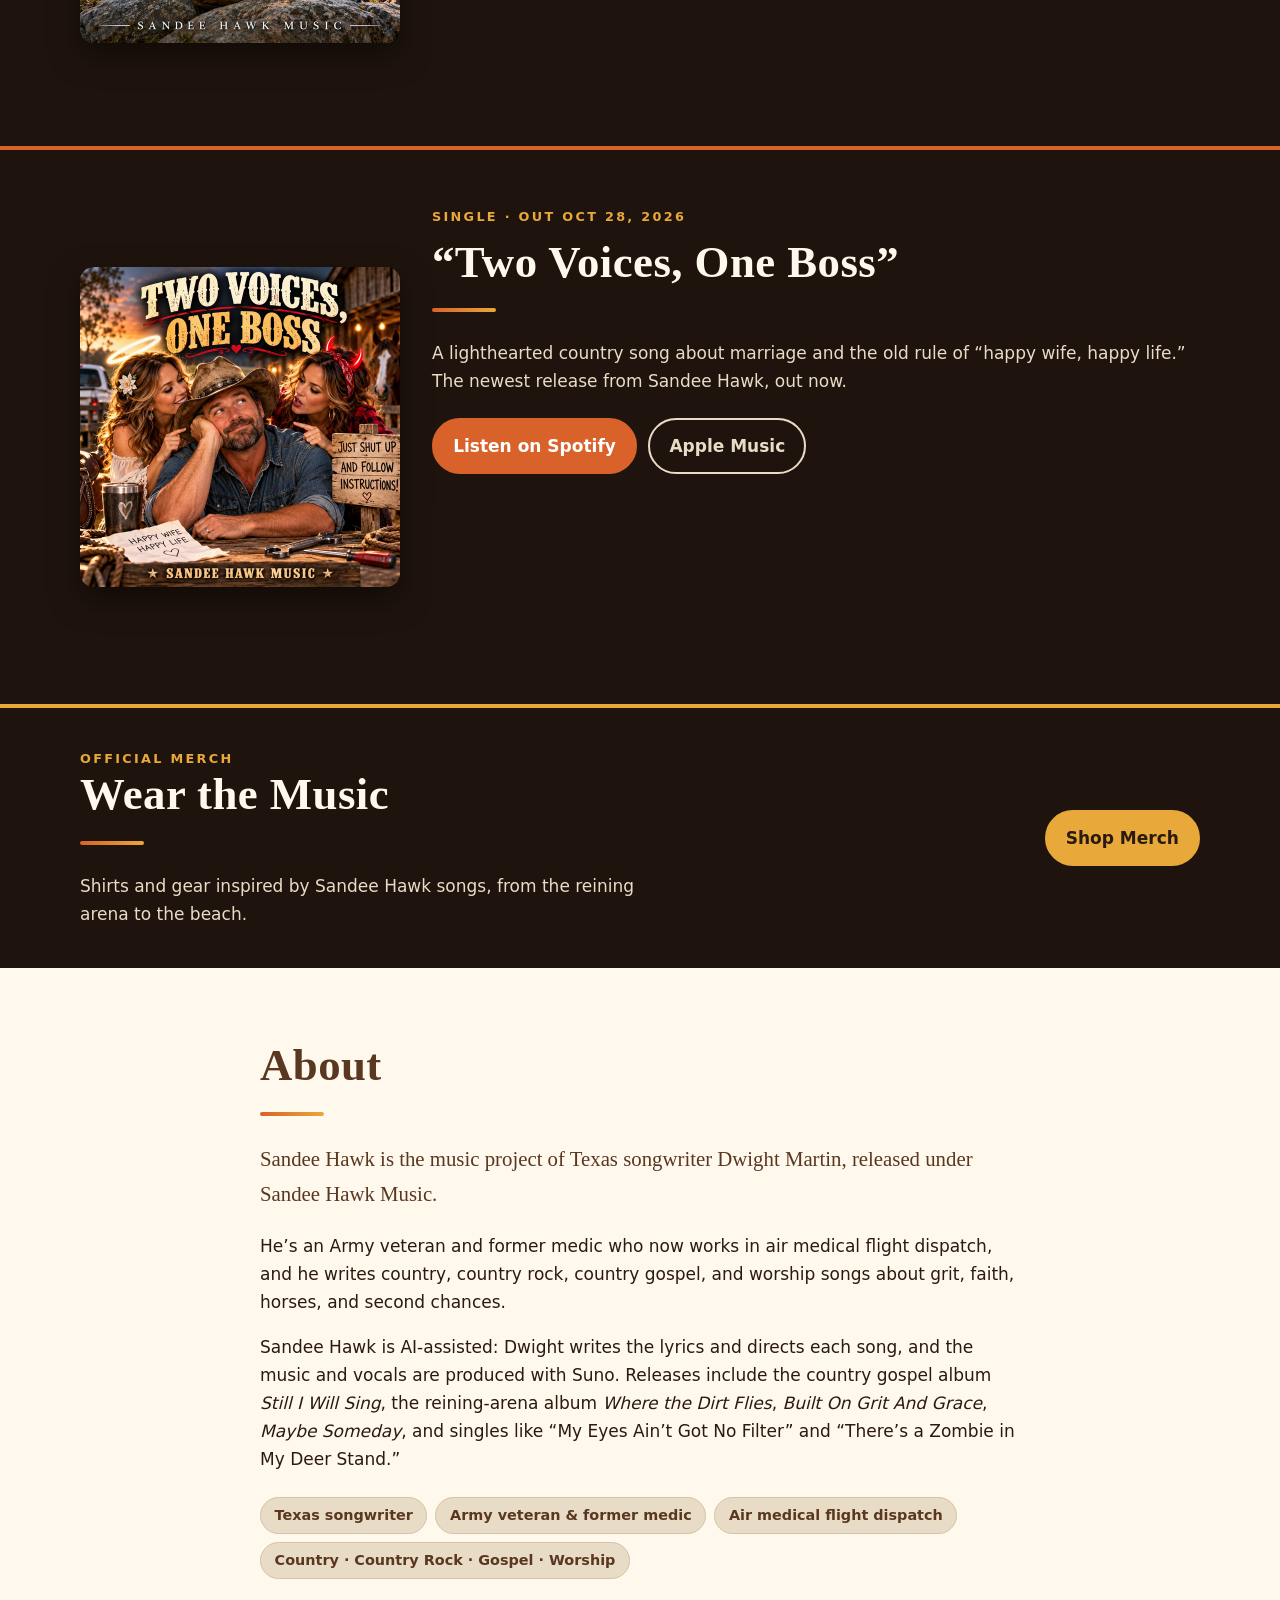
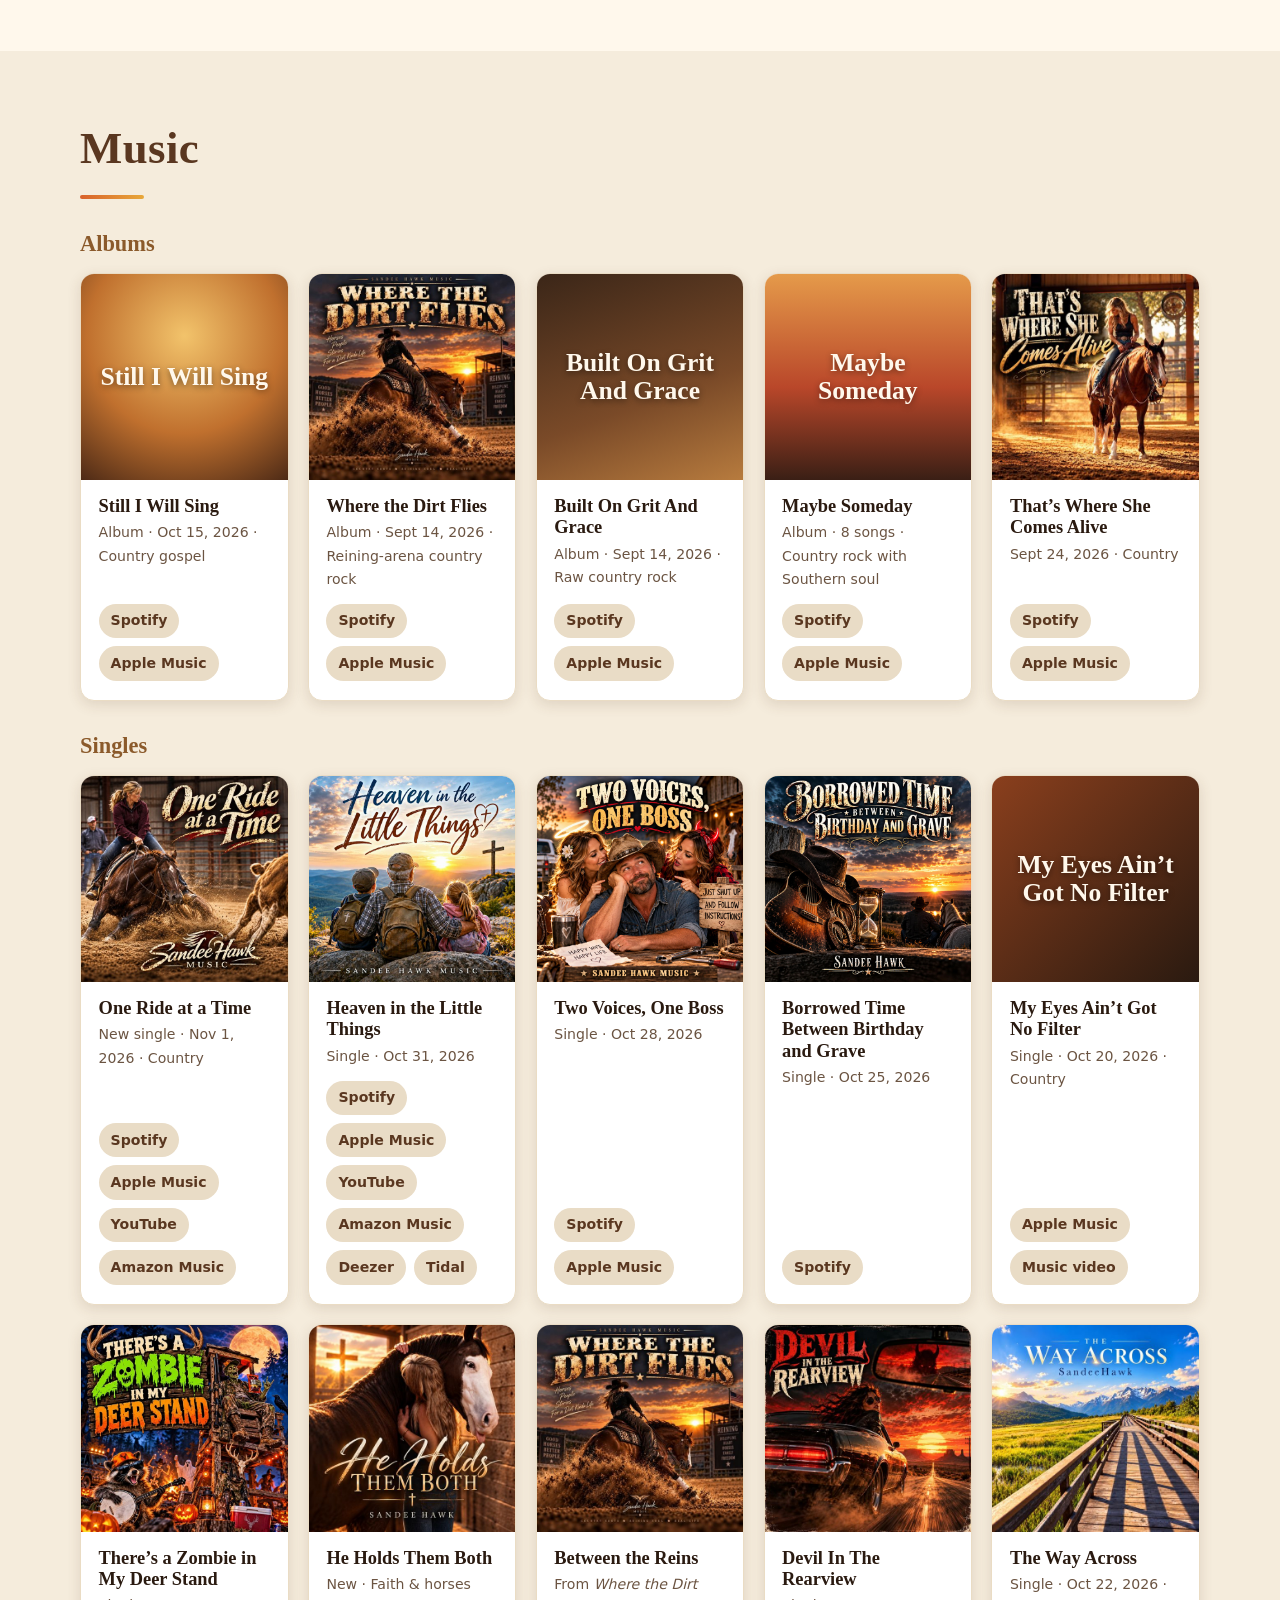
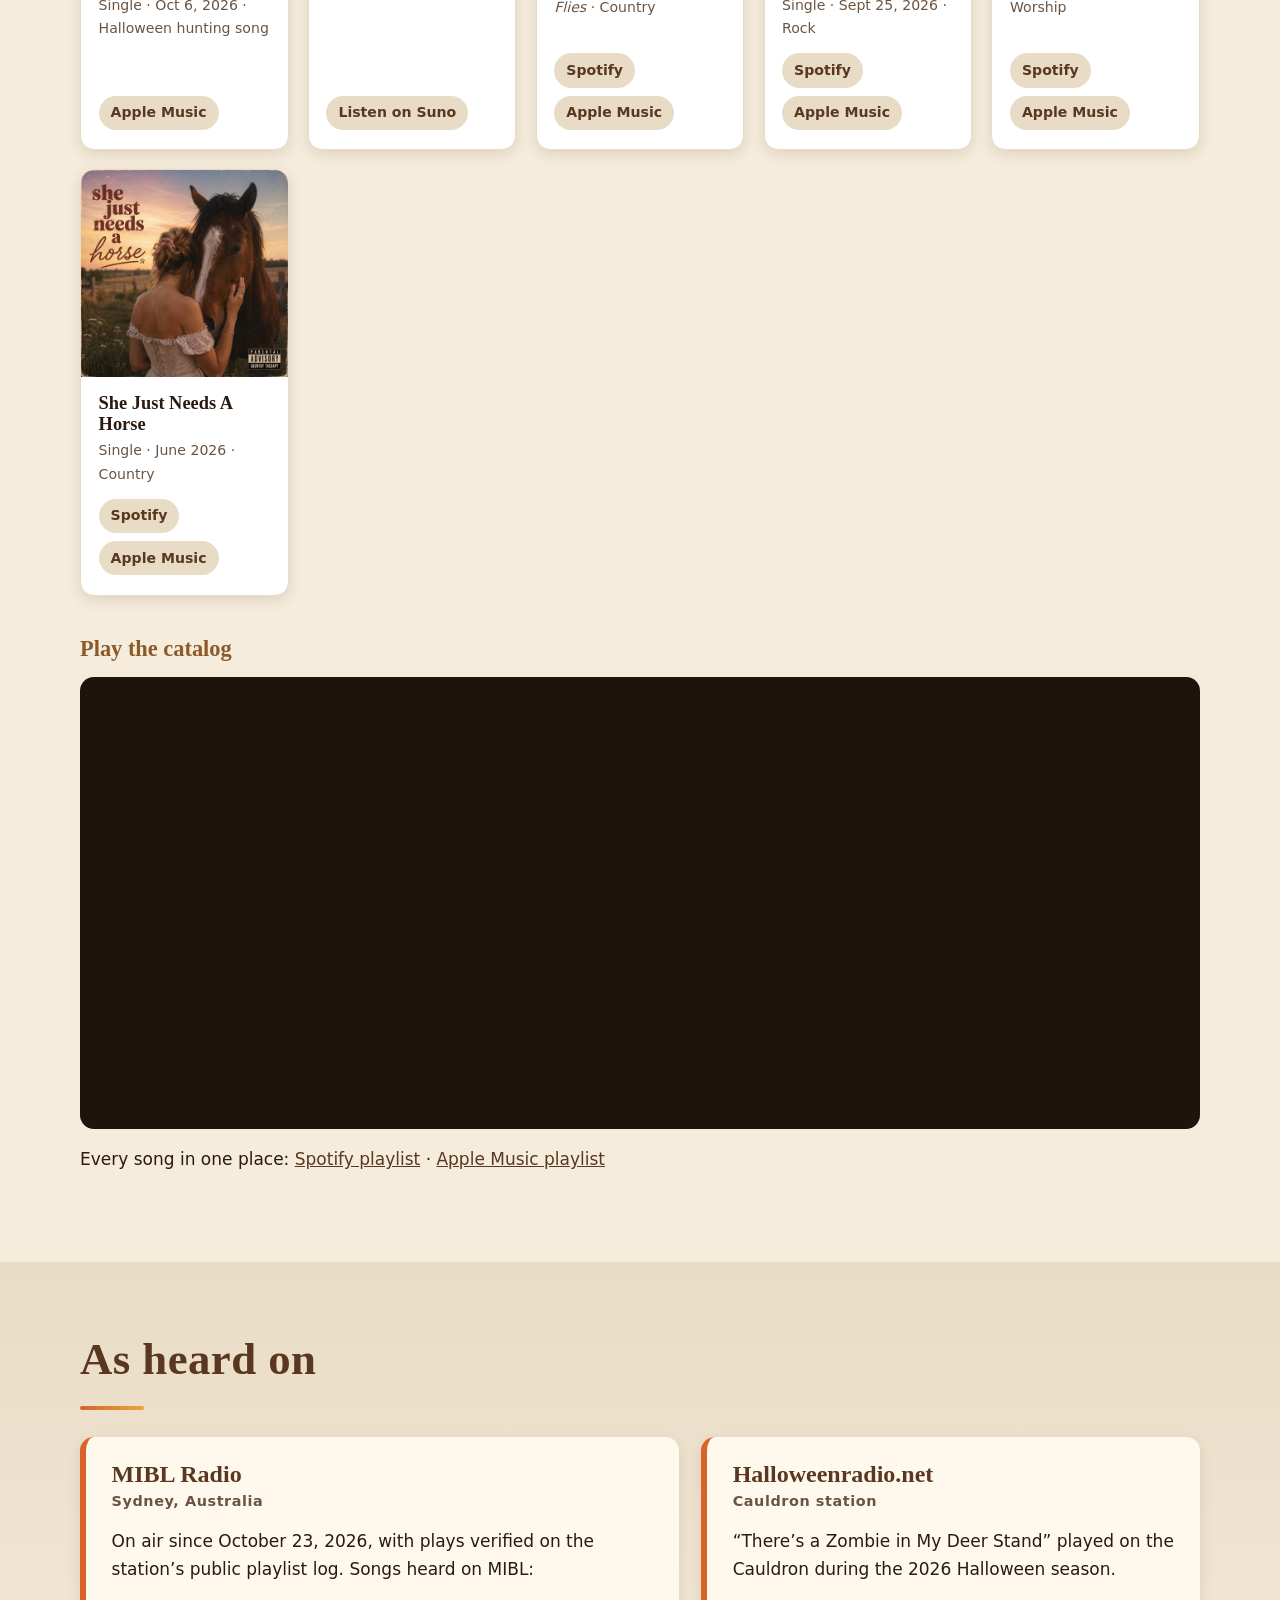
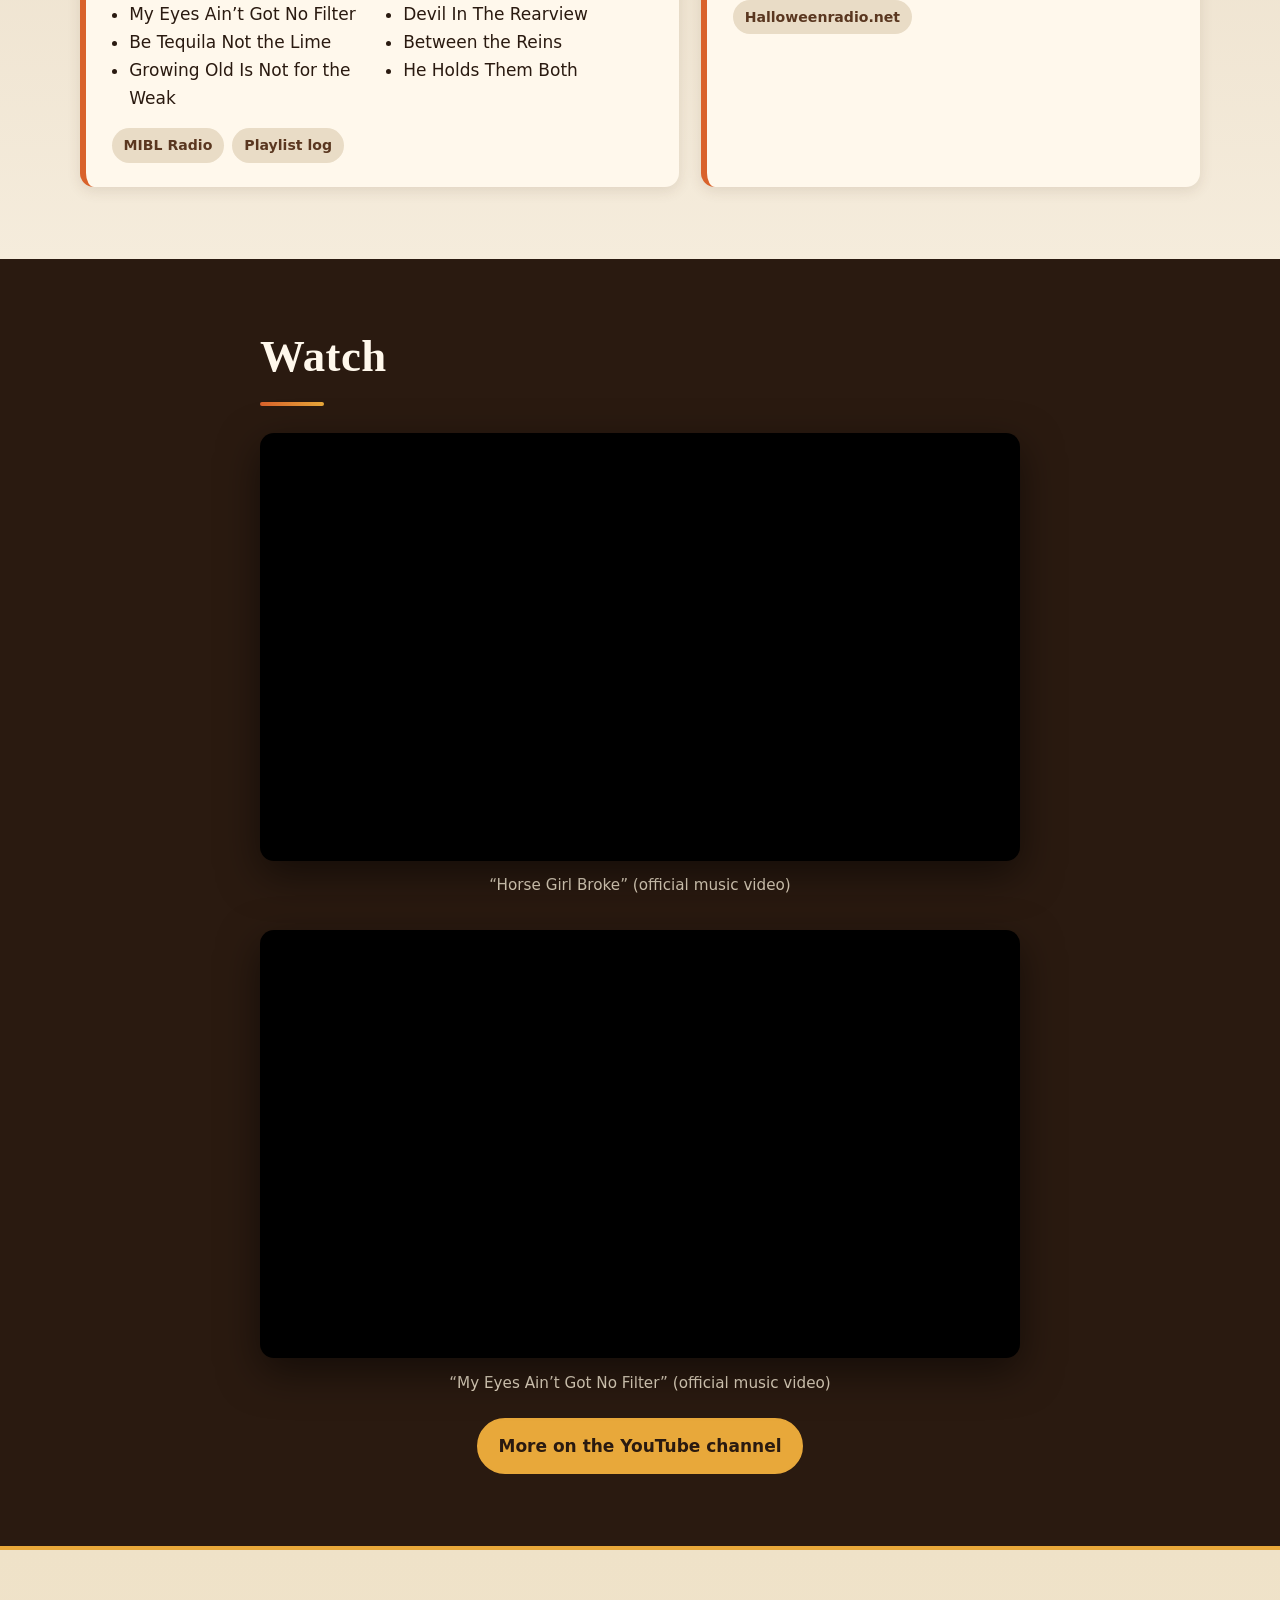
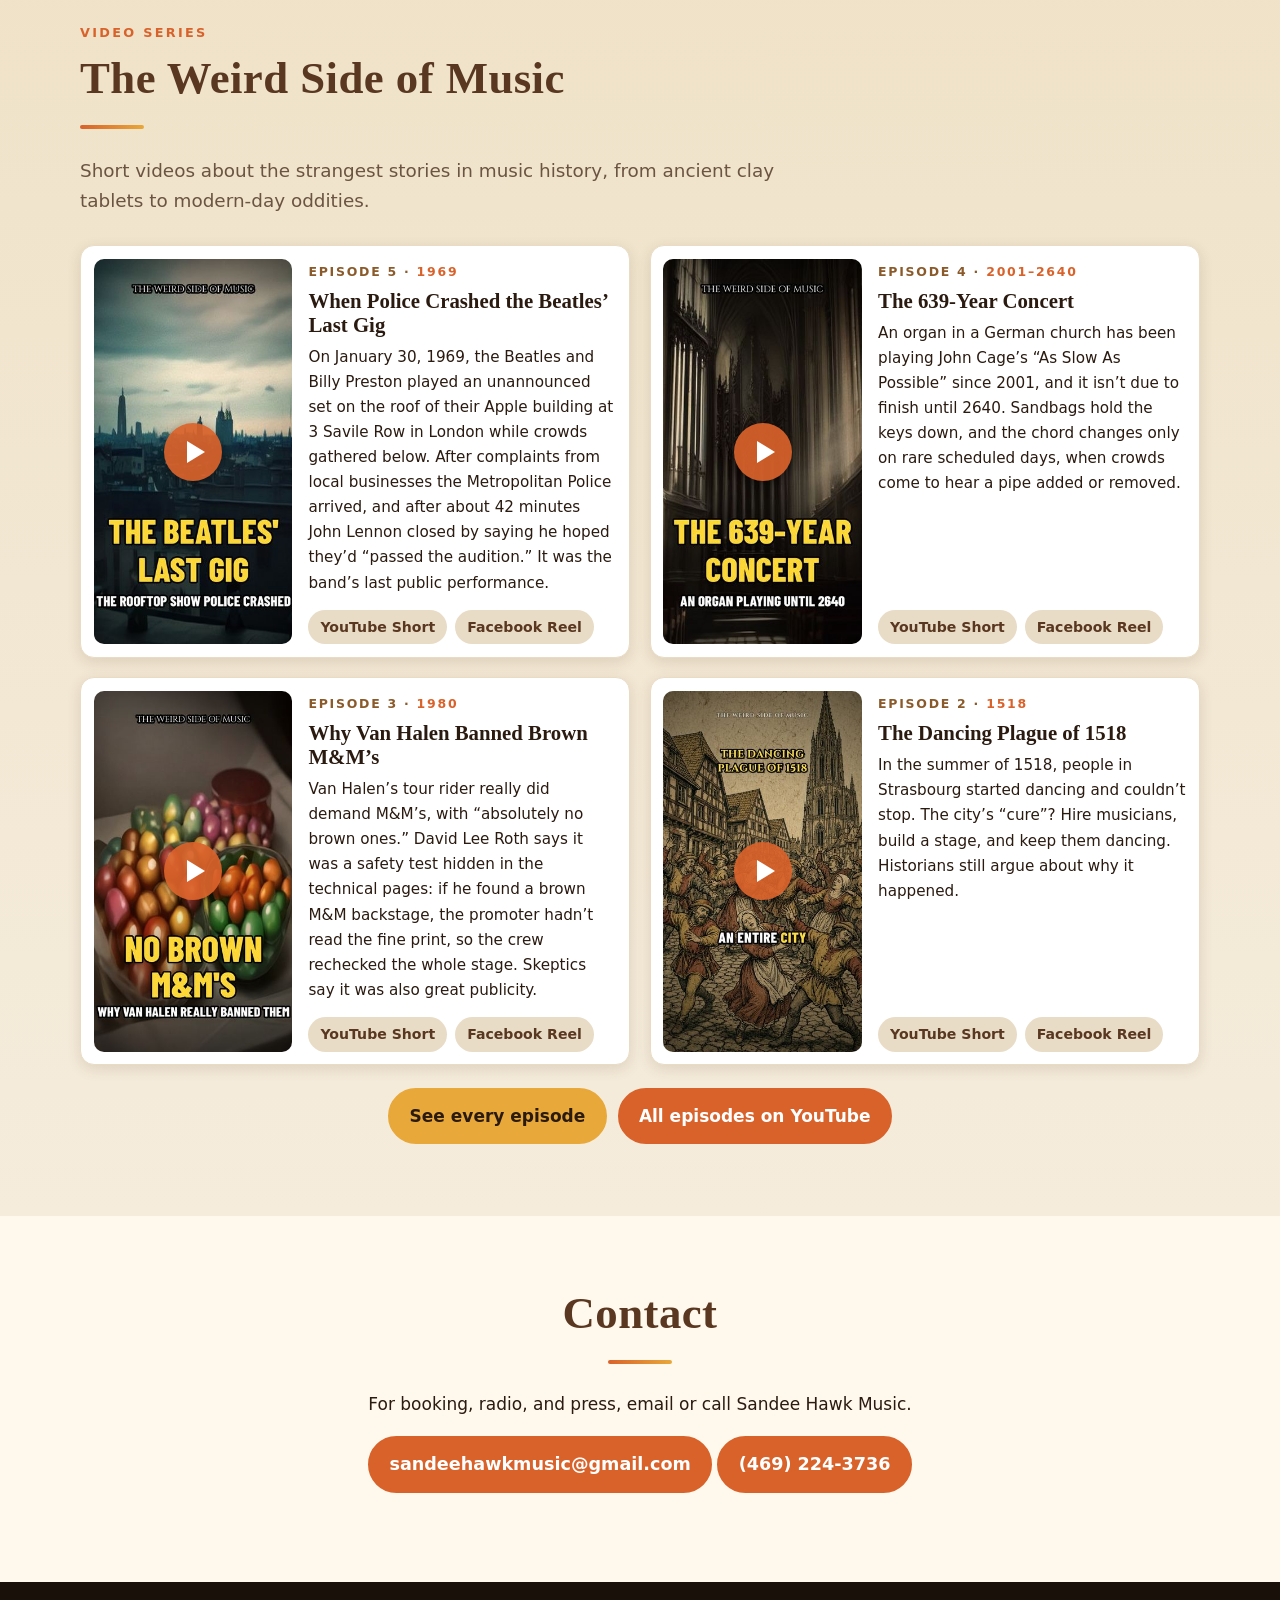
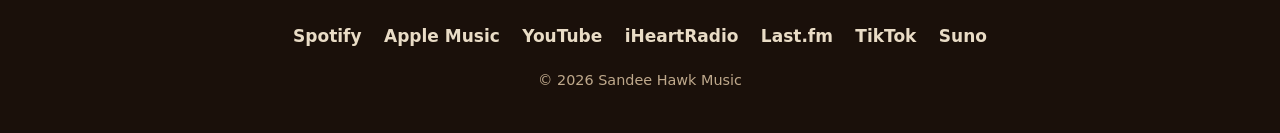
==== commit 611a40d6: "Replace Halloween voting feature with One Ride at a Time; add new single cards; past-tense Halloween" ====
--- a/index.html
+++ b/index.html
@@ -86,6 +86,24 @@
   </div>
 </section>
 
+<section class="latest" id="latest" aria-labelledby="latest-h">
+  <div class="wrap latest-grid">
+    <img src="images/one-ride-at-a-time.jpg" width="600" height="600" loading="lazy" alt="Cover art for One Ride at a Time by Sandee Hawk: a cowgirl on a horse working a calf in a dusty arena">
+    <div>
+      <p class="eyebrow">Latest &middot; Out Nov 1, 2026</p>
+      <h2 id="latest-h">&ldquo;One Ride at a Time&rdquo;</h2>
+      <p>The new country single from Sandee Hawk, out now.</p>
+      <div class="btns">
+        <a class="btn btn-sunset" href="https://open.spotify.com/track/6QiduYcLI5vyVcrmnSwgqS" target="_blank" rel="noopener">Listen on Spotify</a>
+        <a class="btn" href="https://music.apple.com/us/album/one-ride-at-a-time/6829491710?i=6829491711" target="_blank" rel="noopener">Apple Music</a>
+        <a class="btn" href="https://www.youtube.com/watch?v=yO0vnps7Osw" target="_blank" rel="noopener">YouTube</a>
+        <a class="btn" href="https://music.amazon.com/albums/B0HQ1LX2LG" target="_blank" rel="noopener">Amazon Music</a>
+      </div>
+      <iframe class="latest-embed" title="One Ride at a Time on Spotify" src="https://open.spotify.com/embed/track/6QiduYcLI5vyVcrmnSwgqS?utm_source=generator&amp;theme=0" width="100%" height="152" loading="lazy" allow="autoplay; clipboard-write; encrypted-media; fullscreen; picture-in-picture"></iframe>
+    </div>
+  </div>
+</section>
+
 <section class="latest" id="pre-save" aria-labelledby="pre-save-h">
   <div class="wrap latest-grid">
     <img src="images/heaven-in-the-little-things.jpg" width="640" height="640" loading="lazy" alt="Cover art for Heaven in the Little Things by Sandee Hawk: a grandfather and two grandchildren watching a mountain sunrise beside a cross">
@@ -119,21 +137,6 @@
   </div>
 </section>
 
-<section class="latest" id="latest" aria-labelledby="latest-h">
-  <div class="wrap latest-grid">
-    <img src="images/theres-a-zombie-in-my-deer-stand.jpg" width="600" height="600" loading="lazy" alt="Cover art for There's a Zombie in My Deer Stand: a zombie in a hunting stand under a full moon with jack-o'-lanterns">
-    <div>
-      <p class="eyebrow">Latest &middot; Through Halloween</p>
-      <h2 id="latest-h">Vote for &ldquo;There&rsquo;s a Zombie in My Deer Stand&rdquo;</h2>
-      <p>The Halloween hunting song is playing on Halloweenradio.net&rsquo;s <strong>Cauldron</strong> station. Listeners get one vote a day, and the top songs move up to the Main or Kids station. Give it your vote every day through Halloween.</p>
-      <div class="btns">
-        <a class="btn btn-sunset" href="https://halloweenradio.net/cauldron" target="_blank" rel="noopener">Vote on the Cauldron</a>
-        <a class="btn" href="https://music.apple.com/us/album/theres-a-zombie-in-my-deer-stand-single/6820271713" target="_blank" rel="noopener">Hear it on Apple Music</a>
-      </div>
-    </div>
-  </div>
-</section>
-
 <section class="merch" id="merch" aria-labelledby="merch-h">
   <div class="wrap merch-inner">
     <div>
@@ -208,10 +211,26 @@
     <h3 class="sub">Singles</h3>
     <div class="cards">
       <article class="card">
+        <img class="art" src="images/one-ride-at-a-time.jpg" width="600" height="600" loading="lazy" alt="One Ride at a Time cover art">
+        <div class="card-body">
+          <h4>One Ride at a Time</h4>
+          <p class="meta">New single &middot; Nov 1, 2026 &middot; Country</p>
+          <p class="links"><a href="https://open.spotify.com/track/6QiduYcLI5vyVcrmnSwgqS" target="_blank" rel="noopener">Spotify</a><a href="https://music.apple.com/us/album/one-ride-at-a-time/6829491710?i=6829491711" target="_blank" rel="noopener">Apple Music</a><a href="https://www.youtube.com/watch?v=yO0vnps7Osw" target="_blank" rel="noopener">YouTube</a><a href="https://music.amazon.com/albums/B0HQ1LX2LG" target="_blank" rel="noopener">Amazon Music</a></p>
+        </div>
+      </article>
+      <article class="card">
+        <img class="art" src="images/heaven-in-the-little-things.jpg" width="640" height="640" loading="lazy" alt="Heaven in the Little Things cover art">
+        <div class="card-body">
+          <h4>Heaven in the Little Things</h4>
+          <p class="meta">Single &middot; Oct 31, 2026</p>
+          <p class="links"><a href="https://open.spotify.com/track/2UFoV1zchXUKWQR7bqQPml" target="_blank" rel="noopener">Spotify</a><a href="https://music.apple.com/us/album/heaven-in-the-little-things/6829229119?i=6829229120" target="_blank" rel="noopener">Apple Music</a><a href="https://www.youtube.com/watch?v=SKtuMghz0-g" target="_blank" rel="noopener">YouTube</a><a href="https://music.amazon.com/albums/B0HPYHQ5BN" target="_blank" rel="noopener">Amazon Music</a><a href="https://www.deezer.com/track/4383617611" target="_blank" rel="noopener">Deezer</a><a href="https://tidal.com/browse/track/574945331" target="_blank" rel="noopener">Tidal</a></p>
+        </div>
+      </article>
+      <article class="card">
         <img class="art" src="images/two-voices-one-boss.jpg" width="640" height="640" loading="lazy" alt="Two Voices, One Boss cover art">
         <div class="card-body">
           <h4>Two Voices, One Boss</h4>
-          <p class="meta">New single &middot; Oct 28, 2026</p>
+          <p class="meta">Single &middot; Oct 28, 2026</p>
           <p class="links"><a href="https://open.spotify.com/track/3eykjrd40OOlrzoBJGejJv" target="_blank" rel="noopener">Spotify</a><a href="https://music.apple.com/us/album/two-voices-one-boss/6828193147?i=6828193148" target="_blank" rel="noopener">Apple Music</a></p>
         </div>
       </article>
@@ -236,7 +255,7 @@
         <div class="card-body">
           <h4>There&rsquo;s a Zombie in My Deer Stand</h4>
           <p class="meta">Single &middot; Oct 6, 2026 &middot; Halloween hunting song</p>
-          <p class="links"><a href="https://music.apple.com/us/album/theres-a-zombie-in-my-deer-stand-single/6820271713" target="_blank" rel="noopener">Apple Music</a><a href="https://halloweenradio.net/cauldron" target="_blank" rel="noopener">Vote</a></p>
+          <p class="links"><a href="https://music.apple.com/us/album/theres-a-zombie-in-my-deer-stand-single/6820271713" target="_blank" rel="noopener">Apple Music</a></p>
         </div>
       </article>
       <article class="card">
@@ -308,8 +327,8 @@
       </article>
       <article class="station">
         <h3>Halloweenradio.net <span>Cauldron station</span></h3>
-        <p>&ldquo;There&rsquo;s a Zombie in My Deer Stand&rdquo; is playing on the Cauldron this Halloween season. Listener votes decide which songs move up to the Main or Kids station.</p>
-        <p class="links"><a href="https://halloweenradio.net/cauldron" target="_blank" rel="noopener">Listen &amp; vote</a></p>
+        <p>&ldquo;There&rsquo;s a Zombie in My Deer Stand&rdquo; played on the Cauldron during the 2026 Halloween season.</p>
+        <p class="links"><a href="https://halloweenradio.net/cauldron" target="_blank" rel="noopener">Halloweenradio.net</a></p>
       </article>
     </div>
   </div>
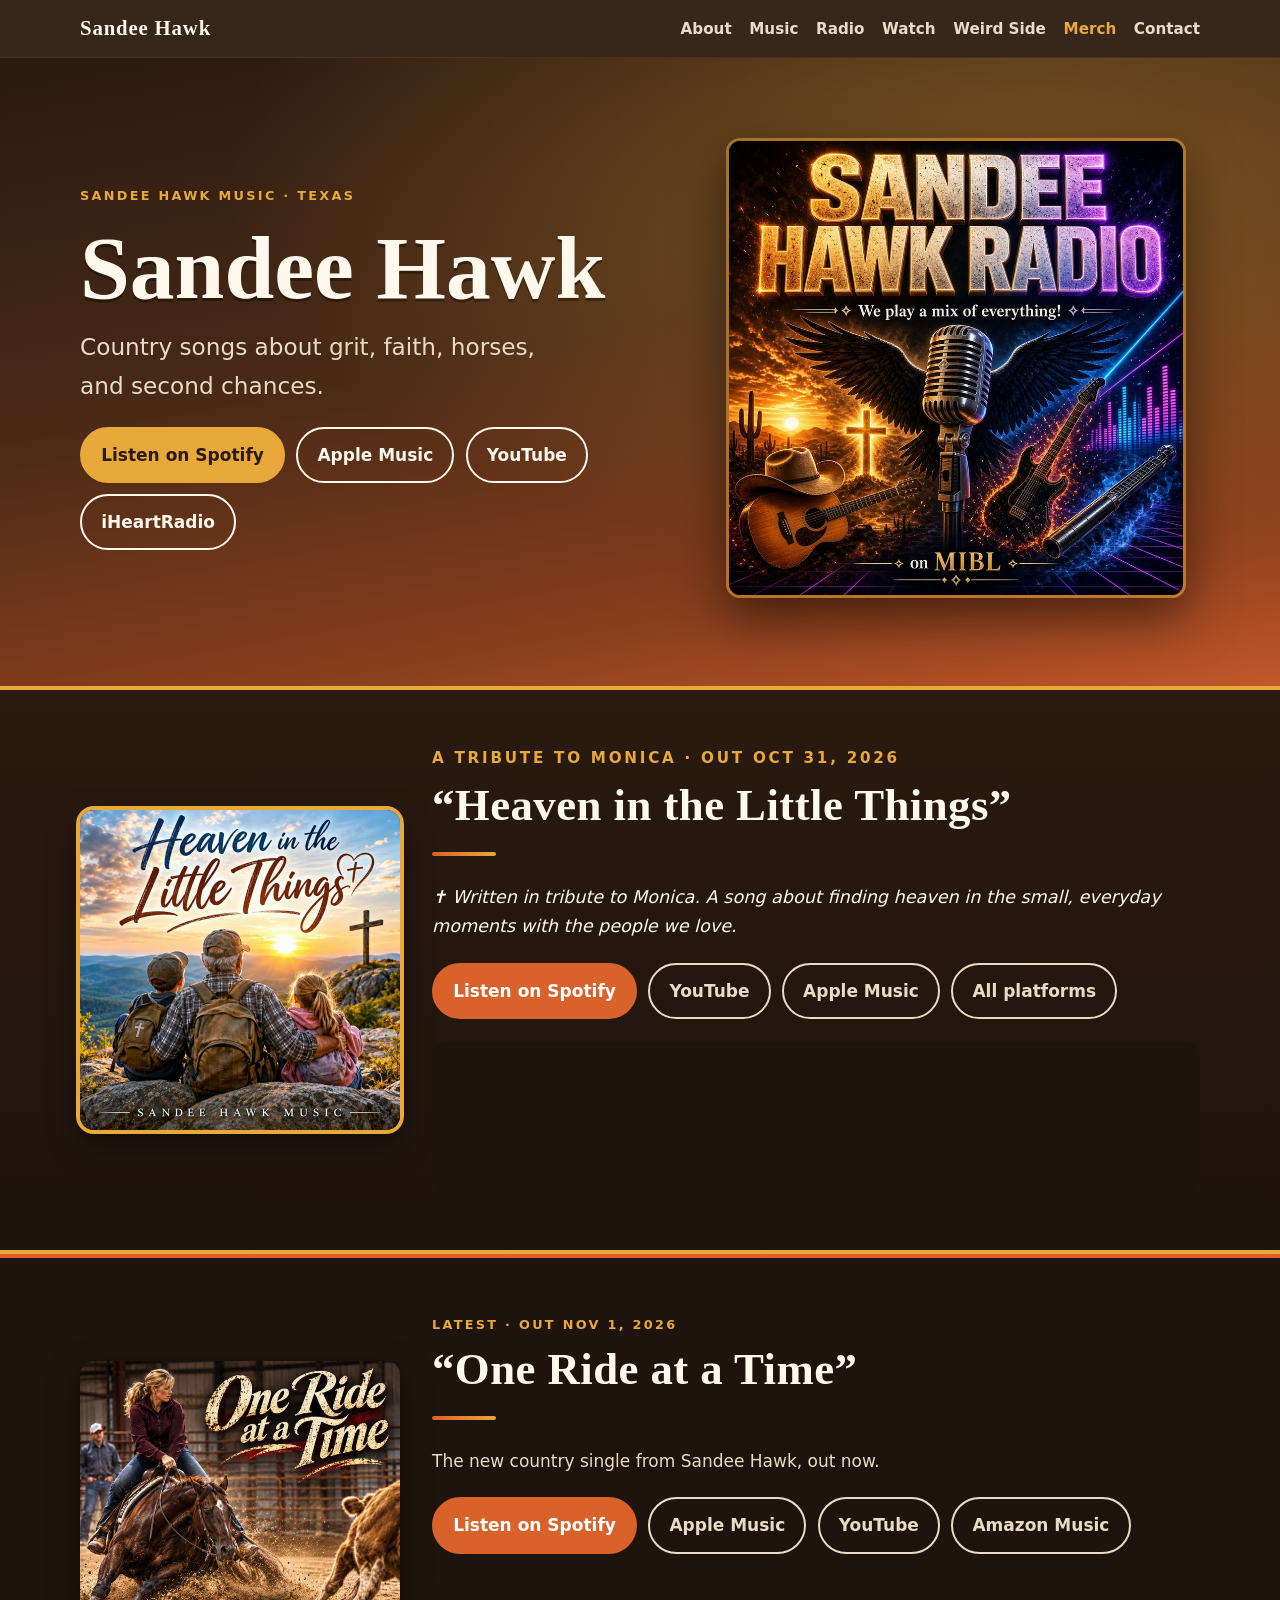
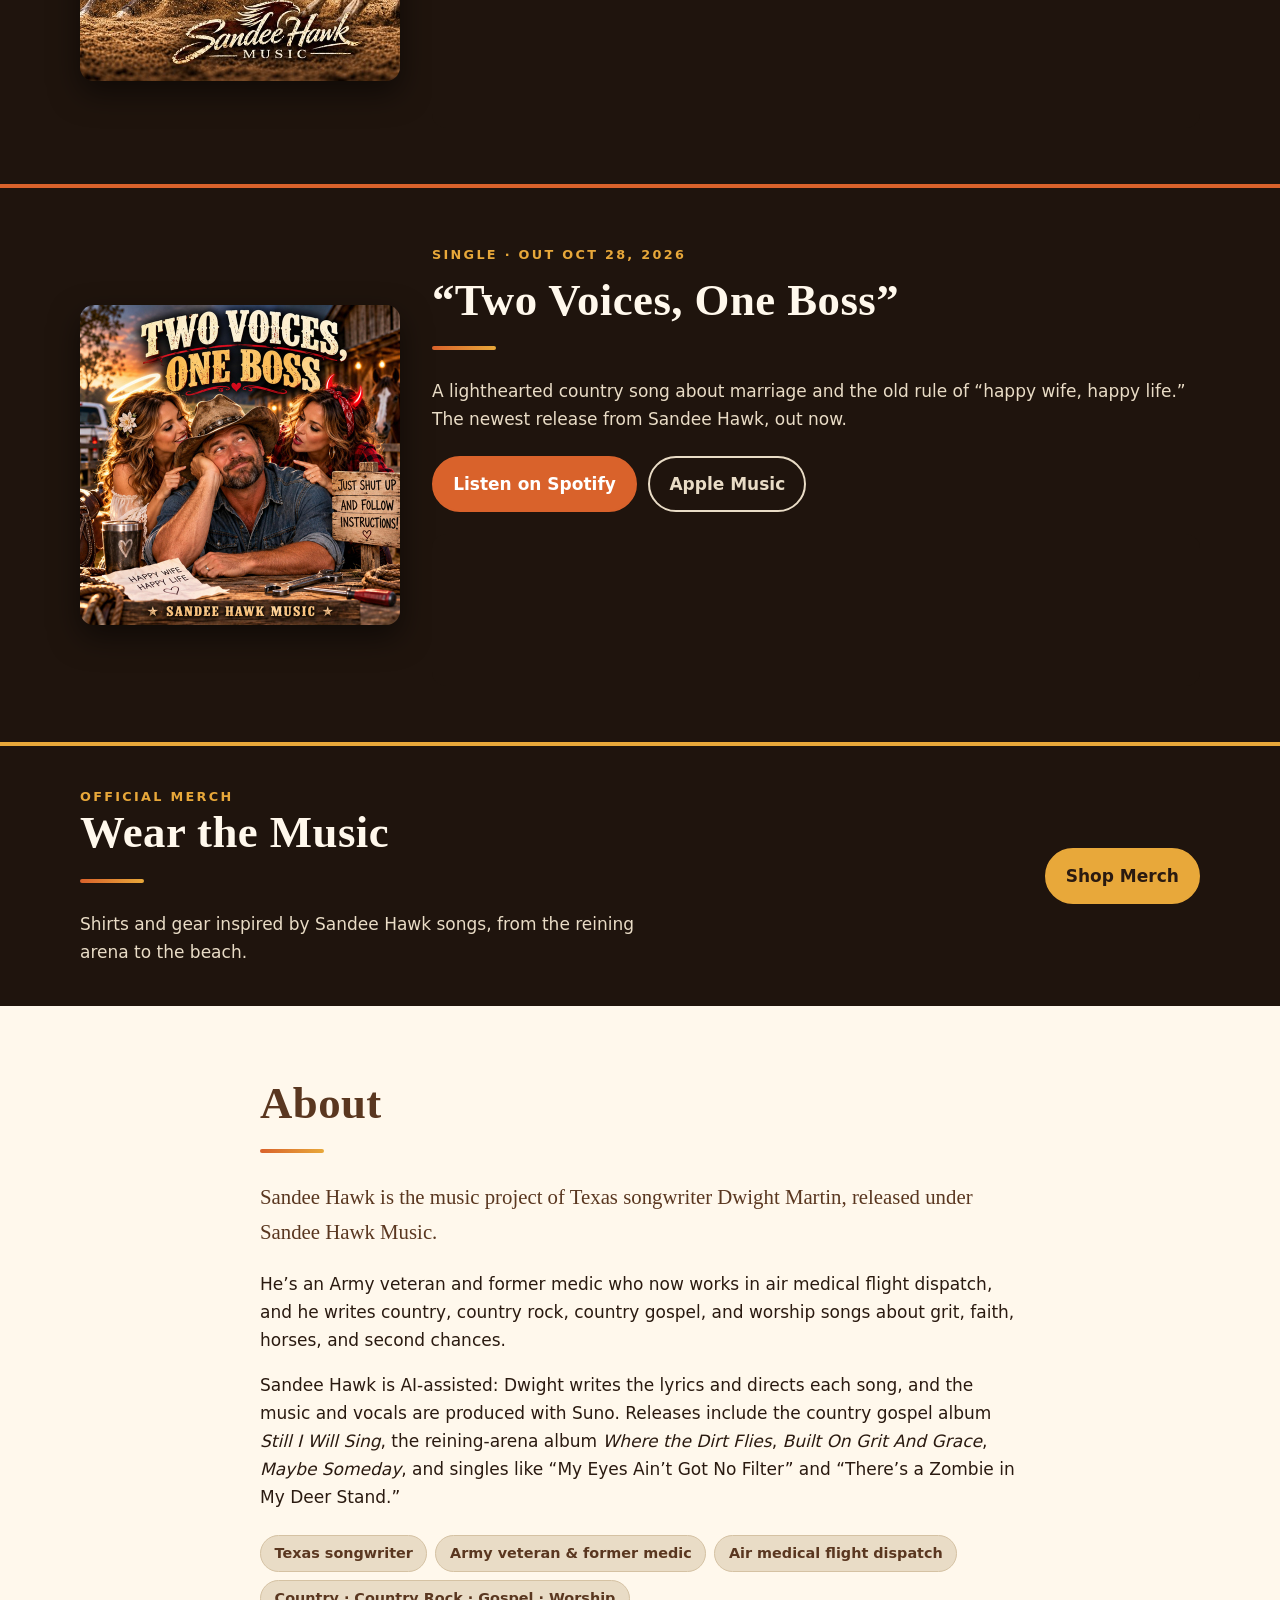
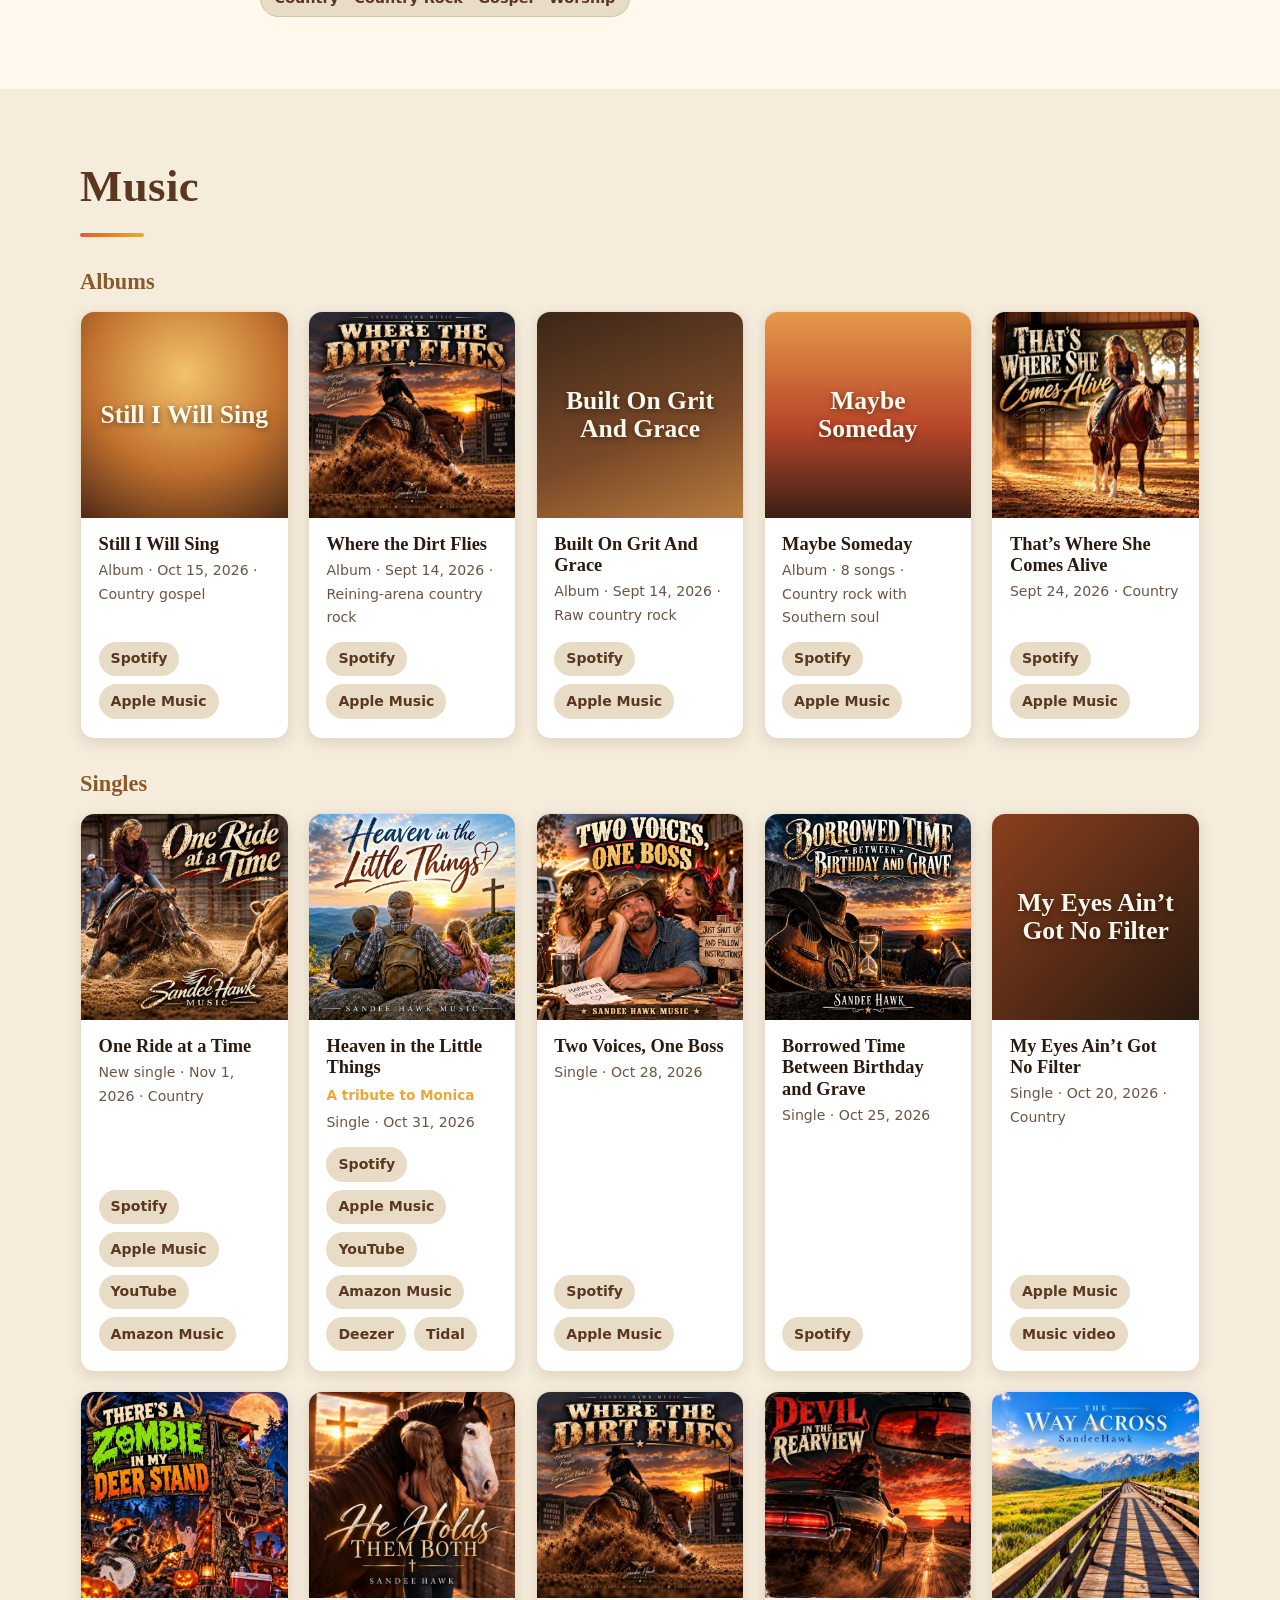
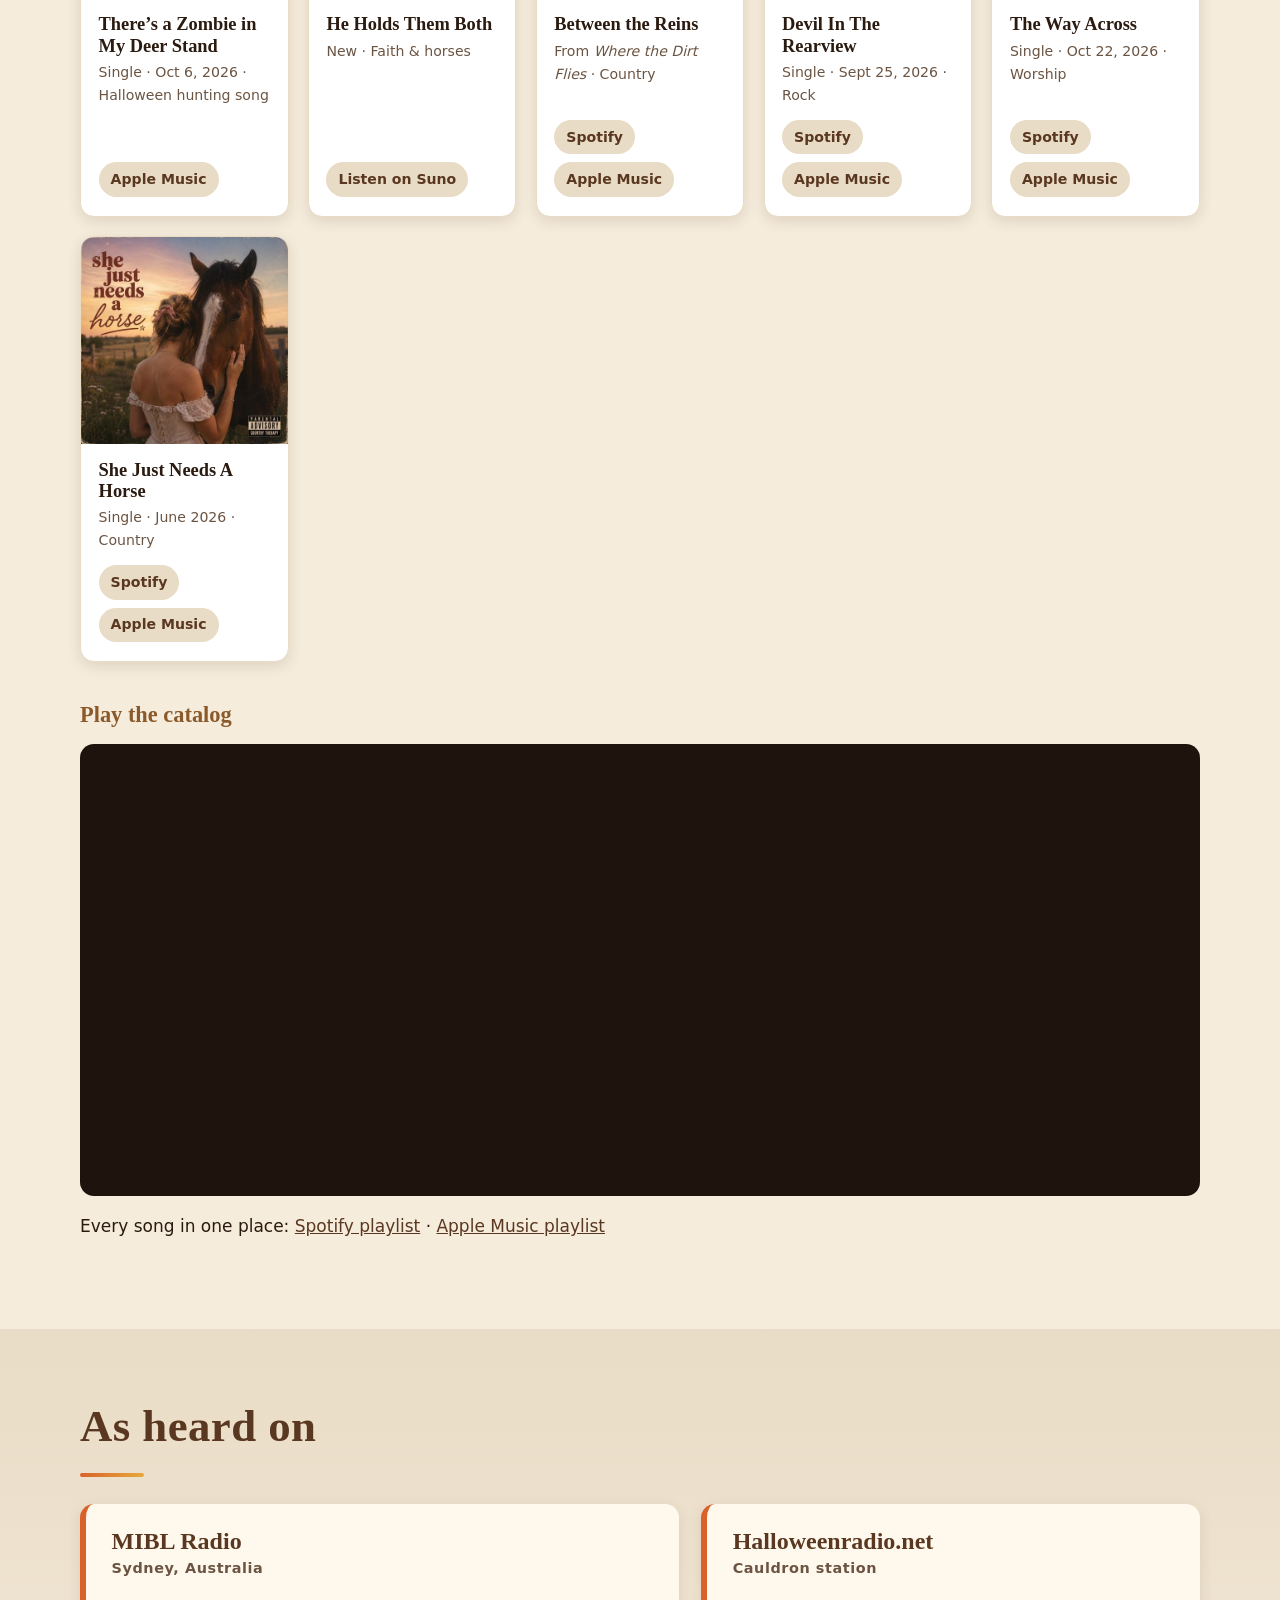
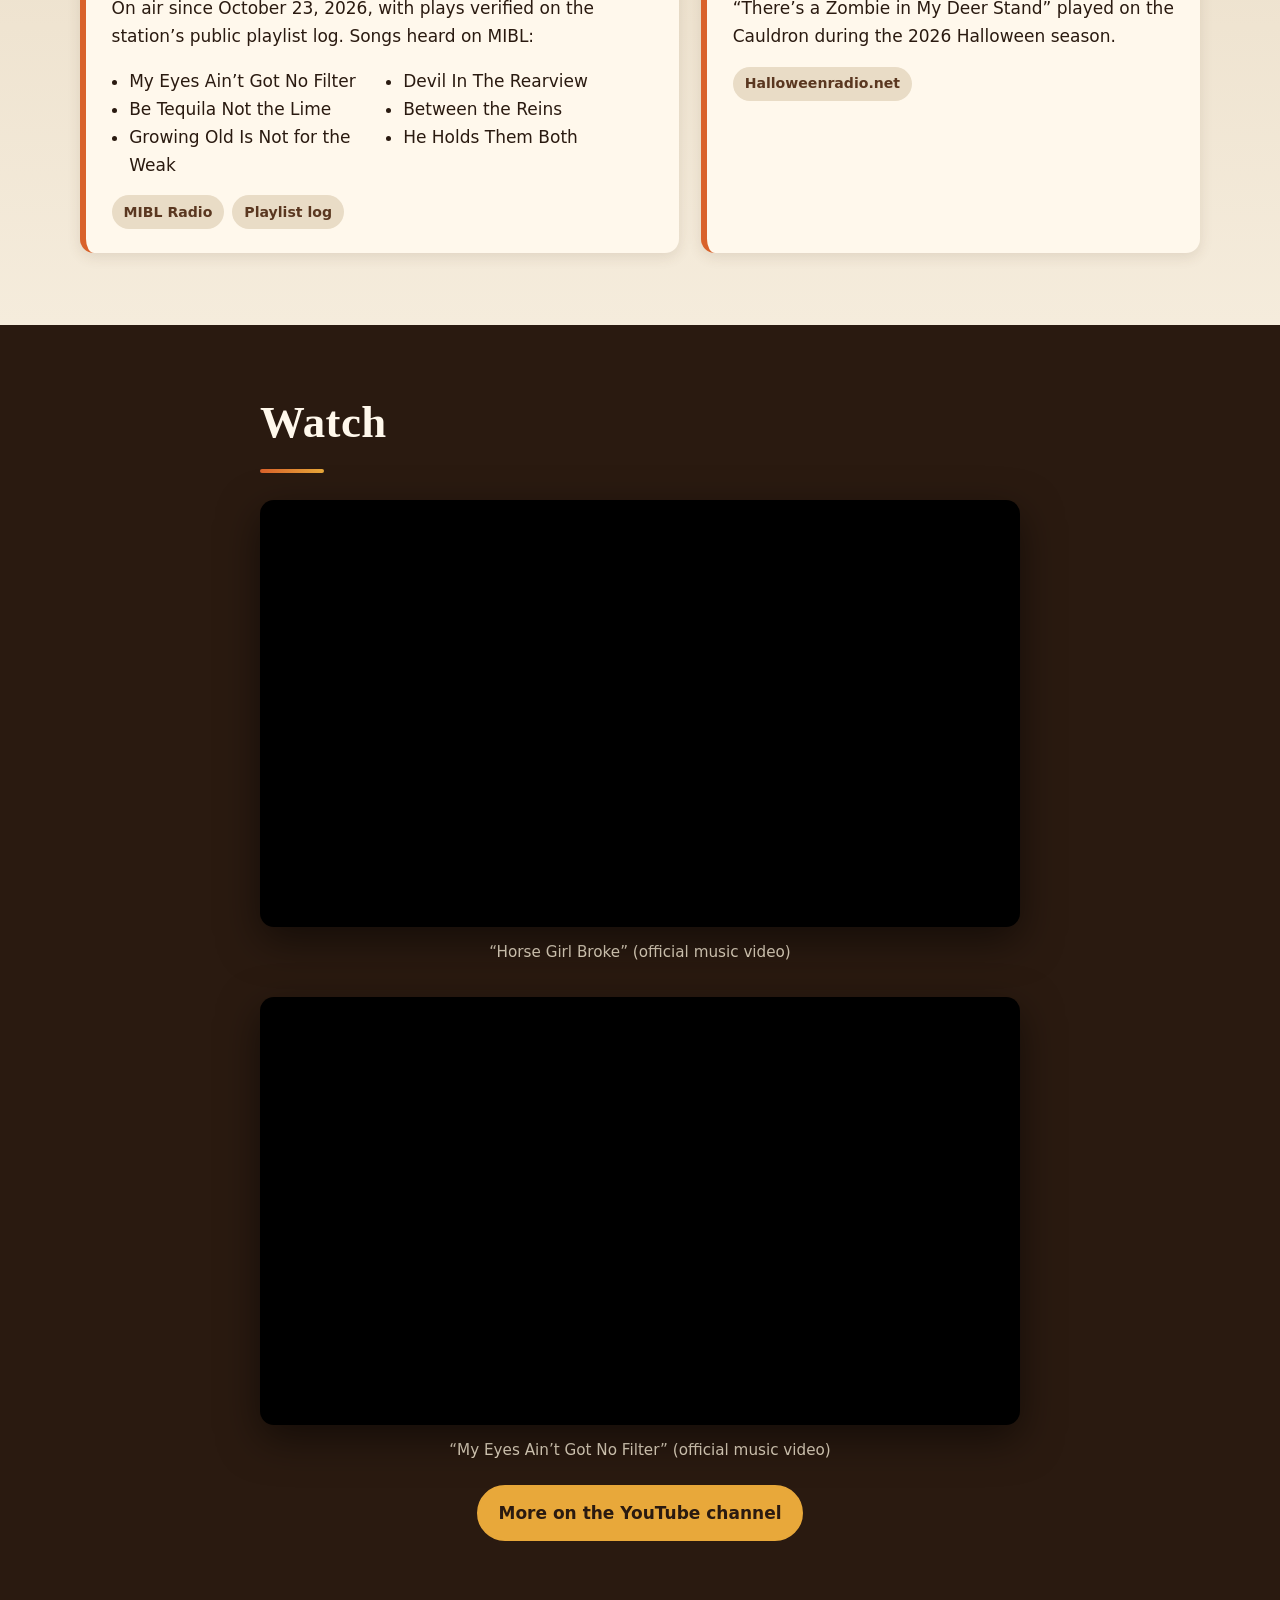
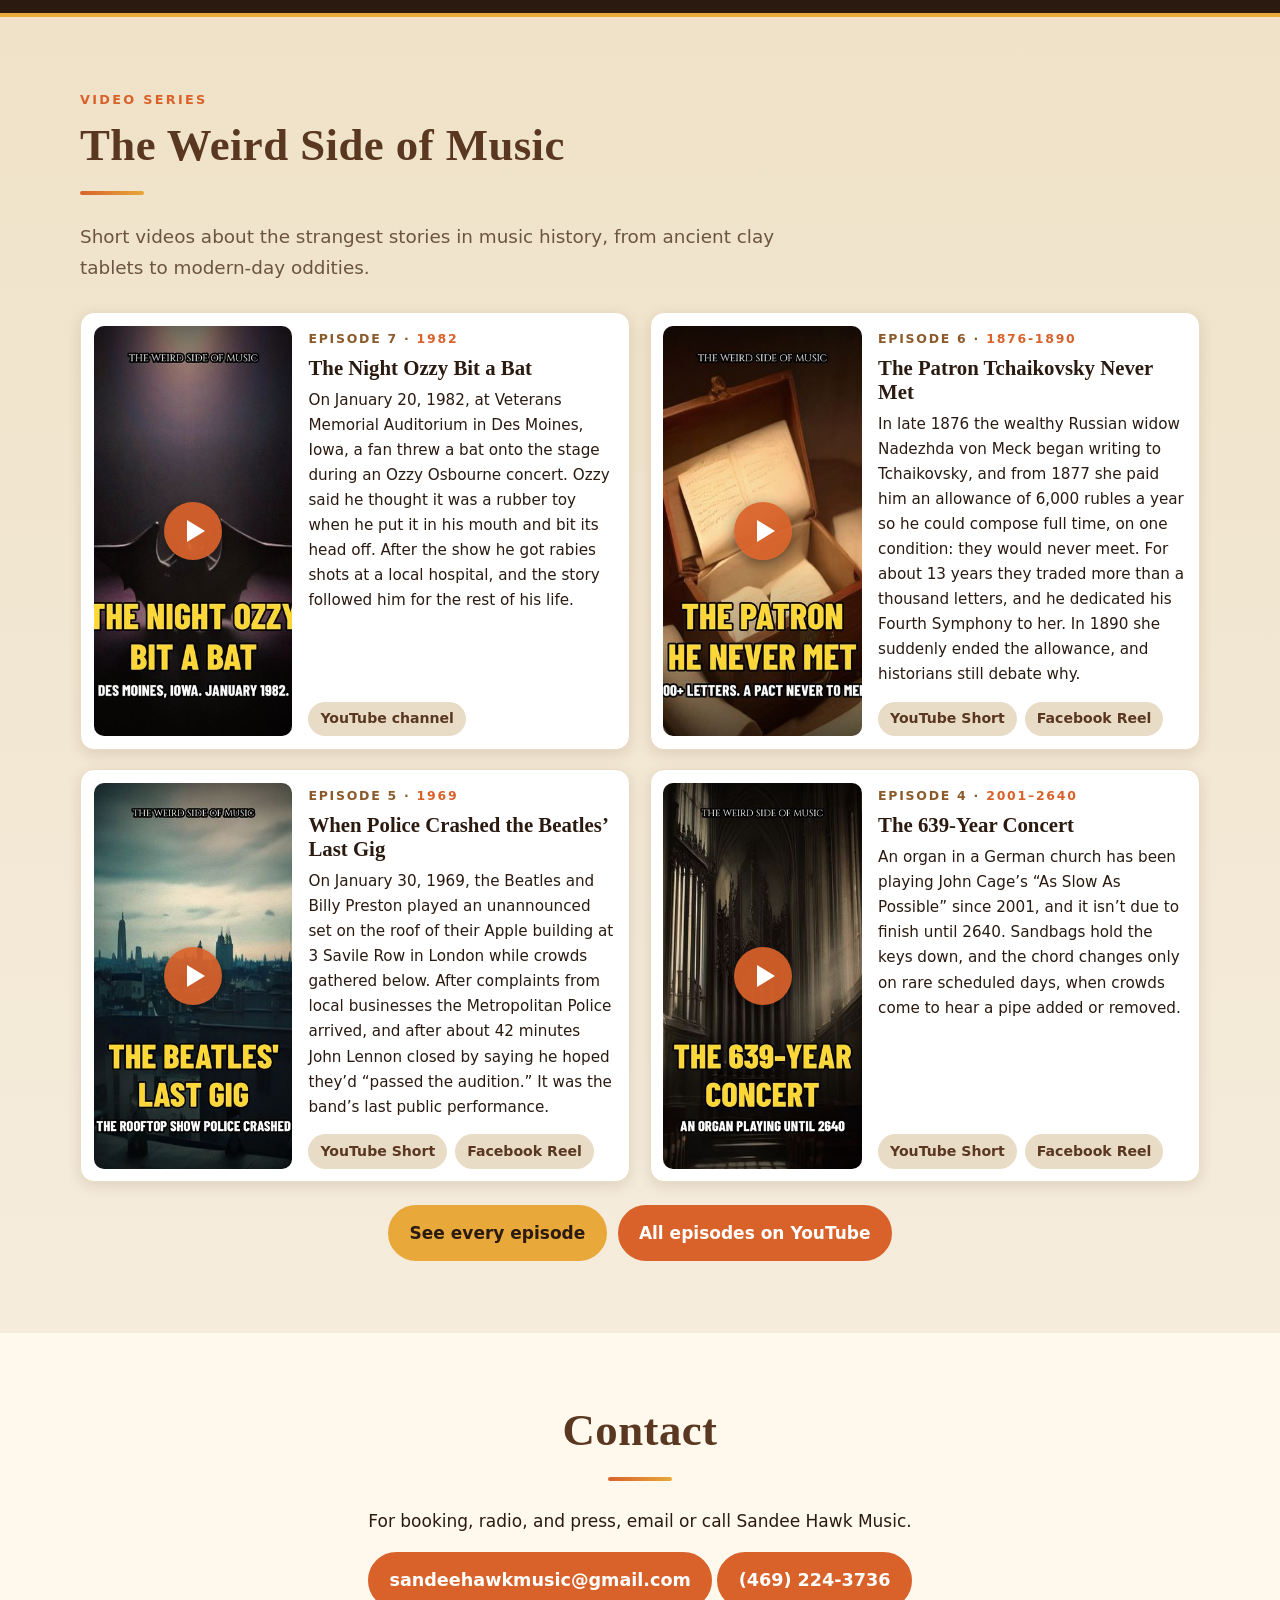
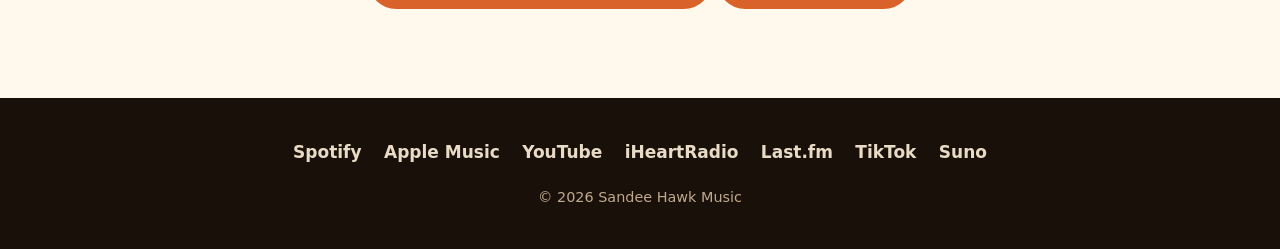
==== commit 3ff18325: "Feature Heaven in the Little Things as a tribute to Monica" ====
--- a/index.html
+++ b/index.html
@@ -86,6 +86,24 @@
   </div>
 </section>
 
+<section class="latest tribute" id="tribute-monica" aria-labelledby="pre-save-h">
+  <div class="wrap latest-grid">
+    <img src="images/heaven-in-the-little-things.jpg" width="640" height="640" loading="lazy" alt="Cover art for Heaven in the Little Things by Sandee Hawk: a grandfather and two grandchildren watching a mountain sunrise beside a cross">
+    <div>
+      <p class="eyebrow">A Tribute to Monica &middot; Out Oct 31, 2026</p>
+      <h2 id="pre-save-h">&ldquo;Heaven in the Little Things&rdquo;</h2>
+      <p class="tribute-note">&#10013; Written in tribute to Monica. A song about finding heaven in the small, everyday moments with the people we love.</p>
+      <div class="btns">
+        <a class="btn btn-sunset" href="https://open.spotify.com/album/71gGGhowVTvmNmdufBHWc8" target="_blank" rel="noopener">Listen on Spotify</a>
+        <a class="btn" href="https://www.youtube.com/watch?v=SKtuMghz0-g" target="_blank" rel="noopener">YouTube</a>
+        <a class="btn" href="https://music.apple.com/us/album/heaven-in-the-little-things/6829229119?i=6829229120" target="_blank" rel="noopener">Apple Music</a>
+        <a class="btn" href="https://distrokid.com/hyperfollow/sandeehawk/heaven-in-the-little-things/" target="_blank" rel="noopener">All platforms</a>
+      </div>
+      <iframe class="latest-embed" title="Heaven in the Little Things on Spotify" src="https://open.spotify.com/embed/album/71gGGhowVTvmNmdufBHWc8?utm_source=generator&amp;theme=0" width="100%" height="152" loading="lazy" allow="autoplay; clipboard-write; encrypted-media; fullscreen; picture-in-picture"></iframe>
+    </div>
+  </div>
+</section>
+
 <section class="latest" id="latest" aria-labelledby="latest-h">
   <div class="wrap latest-grid">
     <img src="images/one-ride-at-a-time.jpg" width="600" height="600" loading="lazy" alt="Cover art for One Ride at a Time by Sandee Hawk: a cowgirl on a horse working a calf in a dusty arena">
@@ -104,23 +122,6 @@
   </div>
 </section>
 
-<section class="latest" id="pre-save" aria-labelledby="pre-save-h">
-  <div class="wrap latest-grid">
-    <img src="images/heaven-in-the-little-things.jpg" width="640" height="640" loading="lazy" alt="Cover art for Heaven in the Little Things by Sandee Hawk: a grandfather and two grandchildren watching a mountain sunrise beside a cross">
-    <div>
-      <p class="eyebrow">New Single &middot; Out Oct 31, 2026</p>
-      <h2 id="pre-save-h">&ldquo;Heaven in the Little Things&rdquo;</h2>
-      <p>The newest release from Sandee Hawk, out now.</p>
-      <div class="btns">
-        <a class="btn btn-sunset" href="https://open.spotify.com/album/71gGGhowVTvmNmdufBHWc8" target="_blank" rel="noopener">Listen on Spotify</a>
-        <a class="btn" href="https://www.youtube.com/watch?v=SKtuMghz0-g" target="_blank" rel="noopener">YouTube</a>
-        <a class="btn" href="https://distrokid.com/hyperfollow/sandeehawk/heaven-in-the-little-things/" target="_blank" rel="noopener">All platforms</a>
-      </div>
-      <iframe class="latest-embed" title="Heaven in the Little Things on Spotify" src="https://open.spotify.com/embed/album/71gGGhowVTvmNmdufBHWc8?utm_source=generator&amp;theme=0" width="100%" height="152" loading="lazy" allow="autoplay; clipboard-write; encrypted-media; fullscreen; picture-in-picture"></iframe>
-    </div>
-  </div>
-</section>
-
 <section class="latest" id="new-single" aria-labelledby="new-single-h">
   <div class="wrap latest-grid">
     <img src="images/two-voices-one-boss.jpg" width="640" height="640" loading="lazy" alt="Cover art for Two Voices, One Boss by Sandee Hawk">
@@ -222,6 +223,7 @@
         <img class="art" src="images/heaven-in-the-little-things.jpg" width="640" height="640" loading="lazy" alt="Heaven in the Little Things cover art">
         <div class="card-body">
           <h4>Heaven in the Little Things</h4>
+          <p class="tribute-tag">A tribute to Monica</p>
           <p class="meta">Single &middot; Oct 31, 2026</p>
           <p class="links"><a href="https://open.spotify.com/track/2UFoV1zchXUKWQR7bqQPml" target="_blank" rel="noopener">Spotify</a><a href="https://music.apple.com/us/album/heaven-in-the-little-things/6829229119?i=6829229120" target="_blank" rel="noopener">Apple Music</a><a href="https://www.youtube.com/watch?v=SKtuMghz0-g" target="_blank" rel="noopener">YouTube</a><a href="https://music.amazon.com/albums/B0HPYHQ5BN" target="_blank" rel="noopener">Amazon Music</a><a href="https://www.deezer.com/track/4383617611" target="_blank" rel="noopener">Deezer</a><a href="https://tidal.com/browse/track/574945331" target="_blank" rel="noopener">Tidal</a></p>
         </div>
--- a/css/style.css
+++ b/css/style.css
@@ -169,3 +169,9 @@
 .weird-page h1{font-size:clamp(2.2rem,6vw,3.2rem);color:var(--leather);letter-spacing:.01em}
 .weird-page h1::after{content:"";display:block;width:64px;height:4px;margin-top:.45em;background:linear-gradient(90deg,var(--sunset),var(--gold));border-radius:2px}
 .nav ul a[aria-current="page"]{color:var(--gold)}
+
+.tribute{background:linear-gradient(180deg,#2a1a10,#1f140d);border-top:4px solid var(--gold);border-bottom:4px solid var(--gold)}
+.tribute img{box-shadow:0 0 0 4px var(--gold),0 12px 30px rgba(0,0,0,.5)}
+.tribute .eyebrow{font-size:.95rem}
+.tribute-note{font-size:1.1rem;color:var(--cream);font-style:italic}
+.tribute-tag{color:var(--gold);font-weight:700;font-size:.85rem;margin:.1rem 0 .3rem}
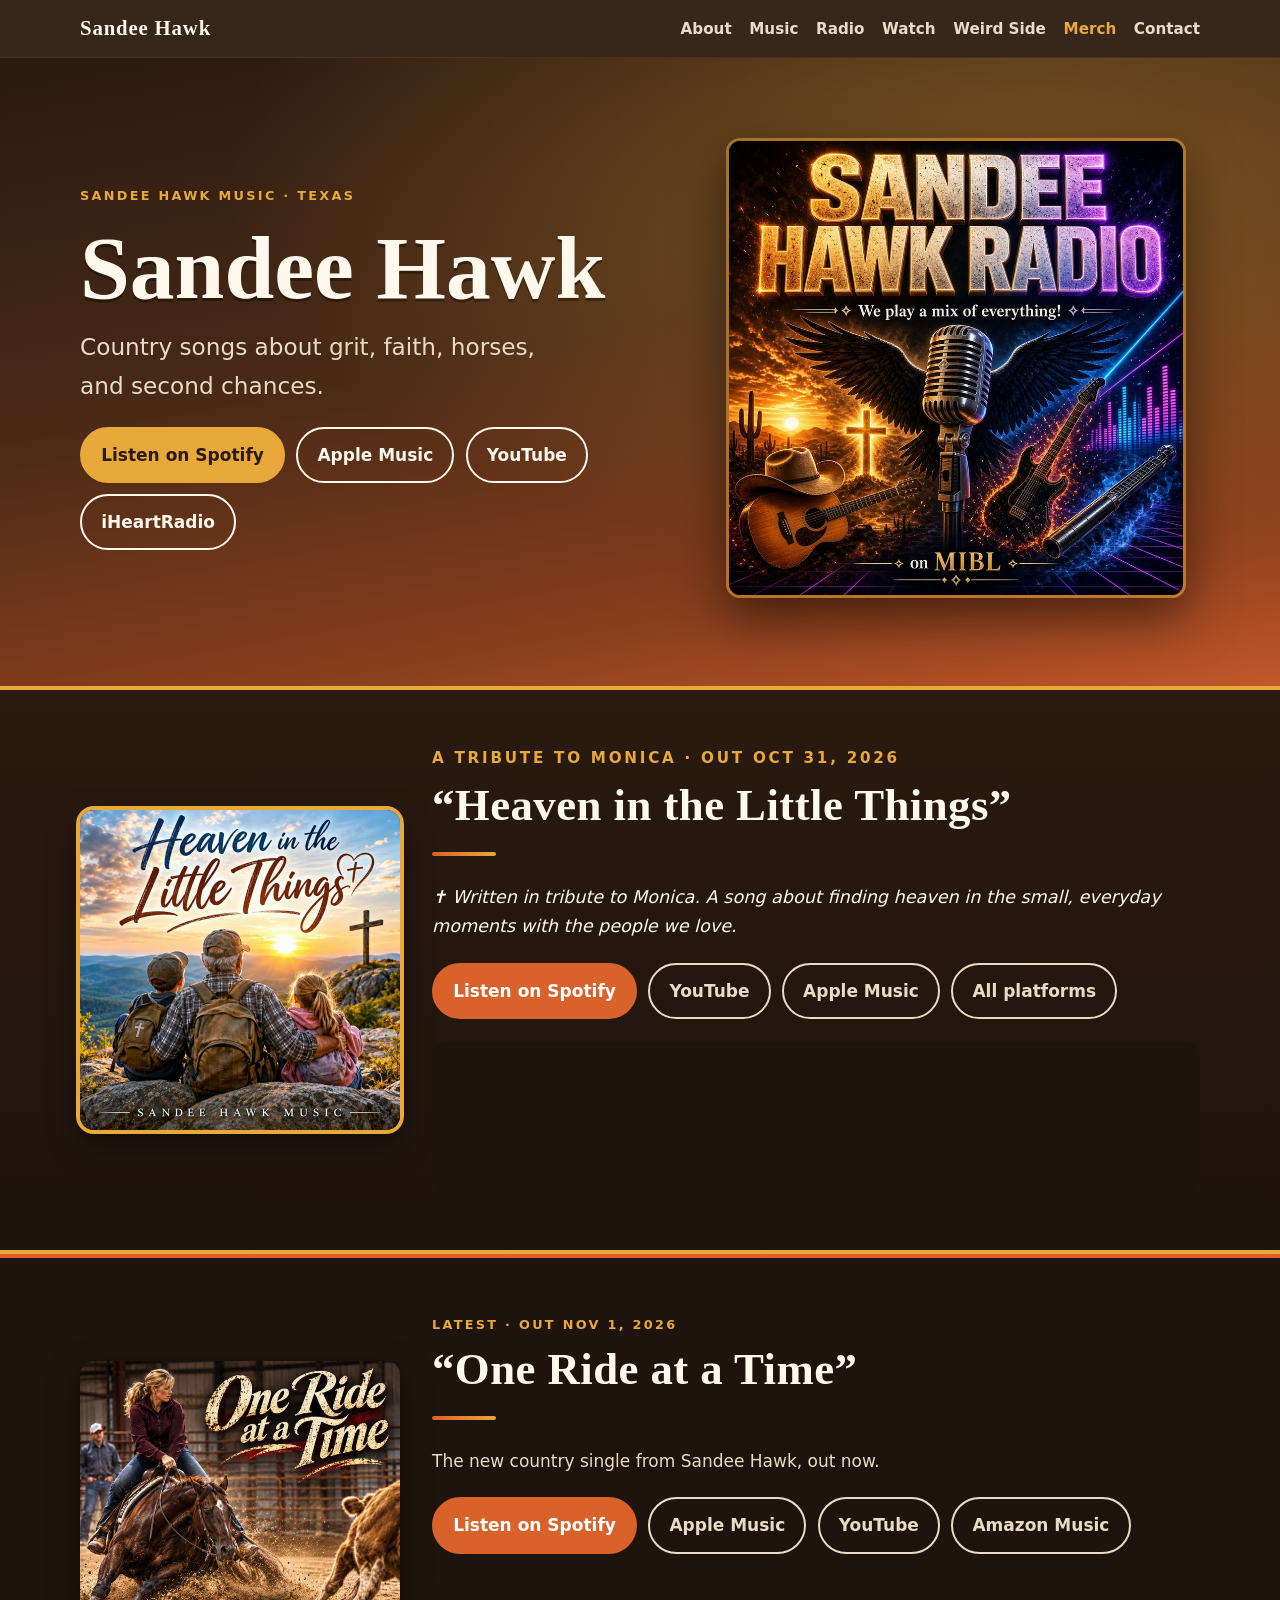
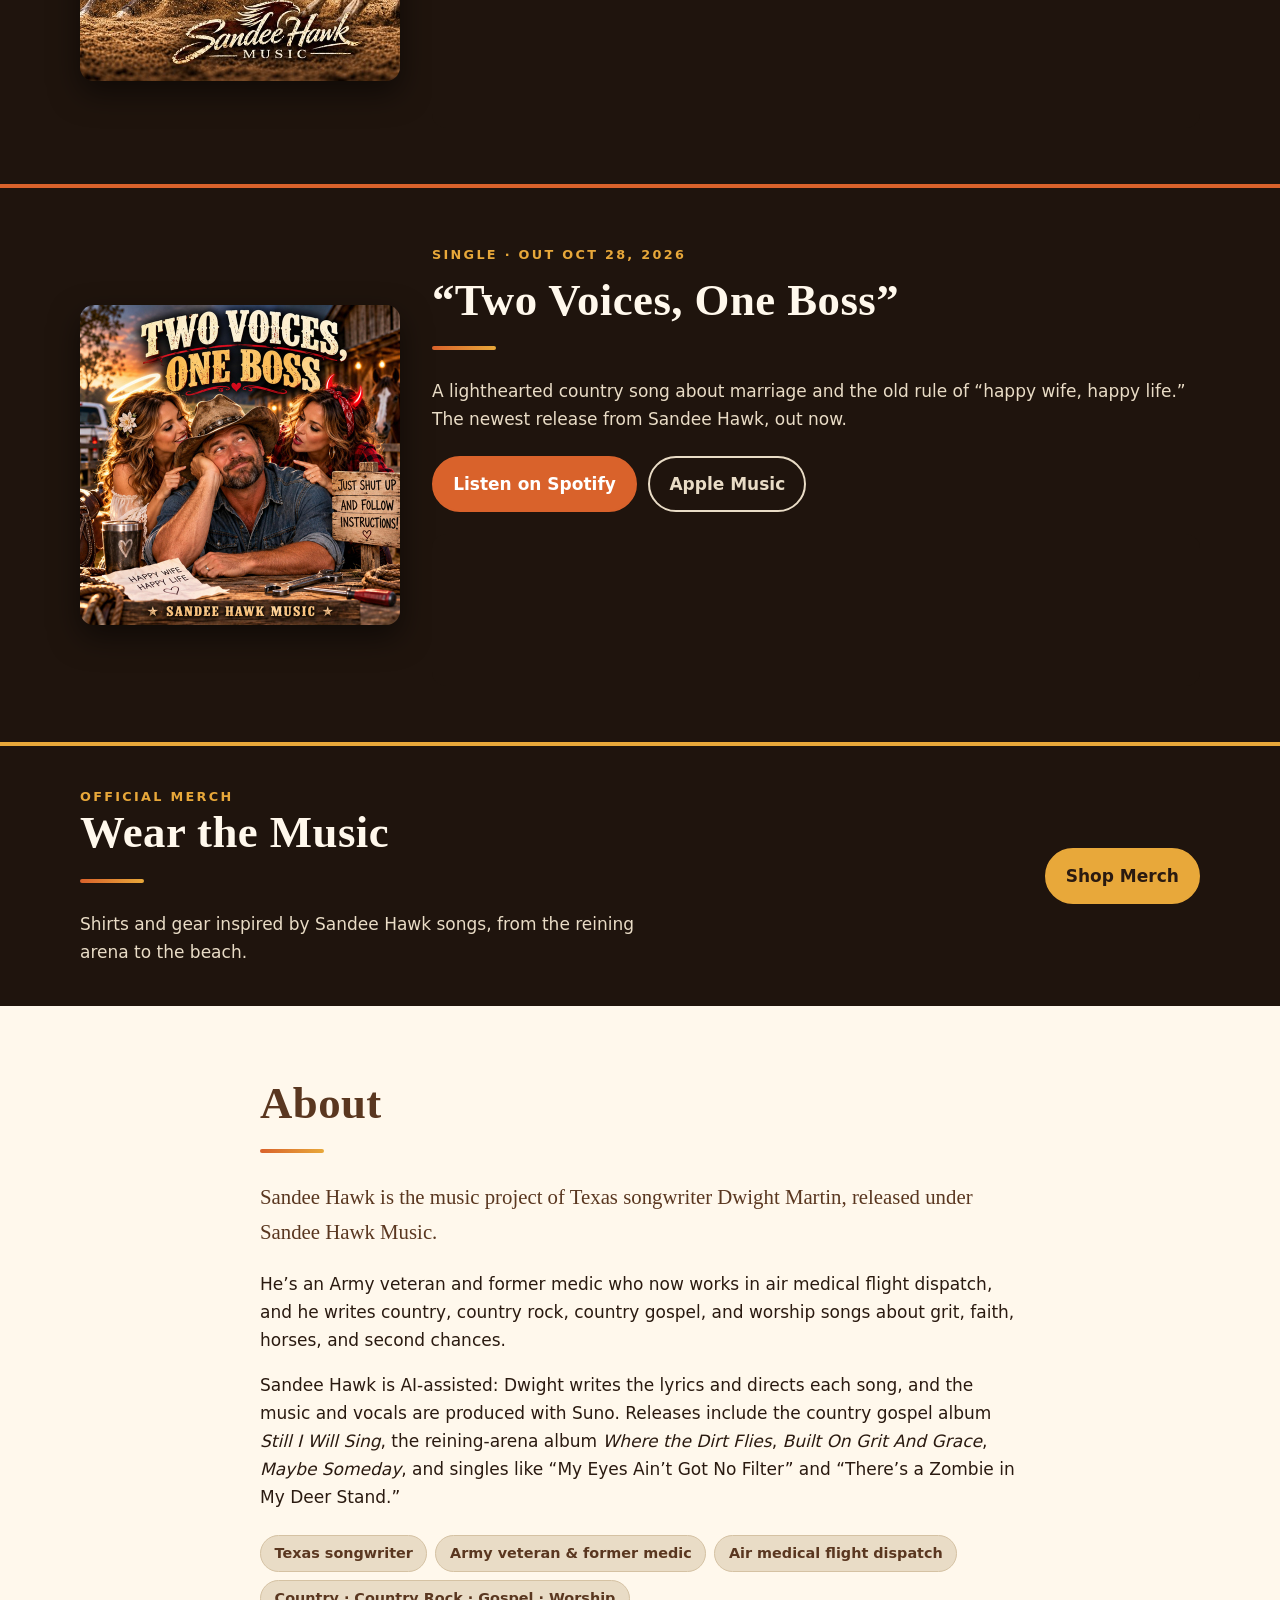
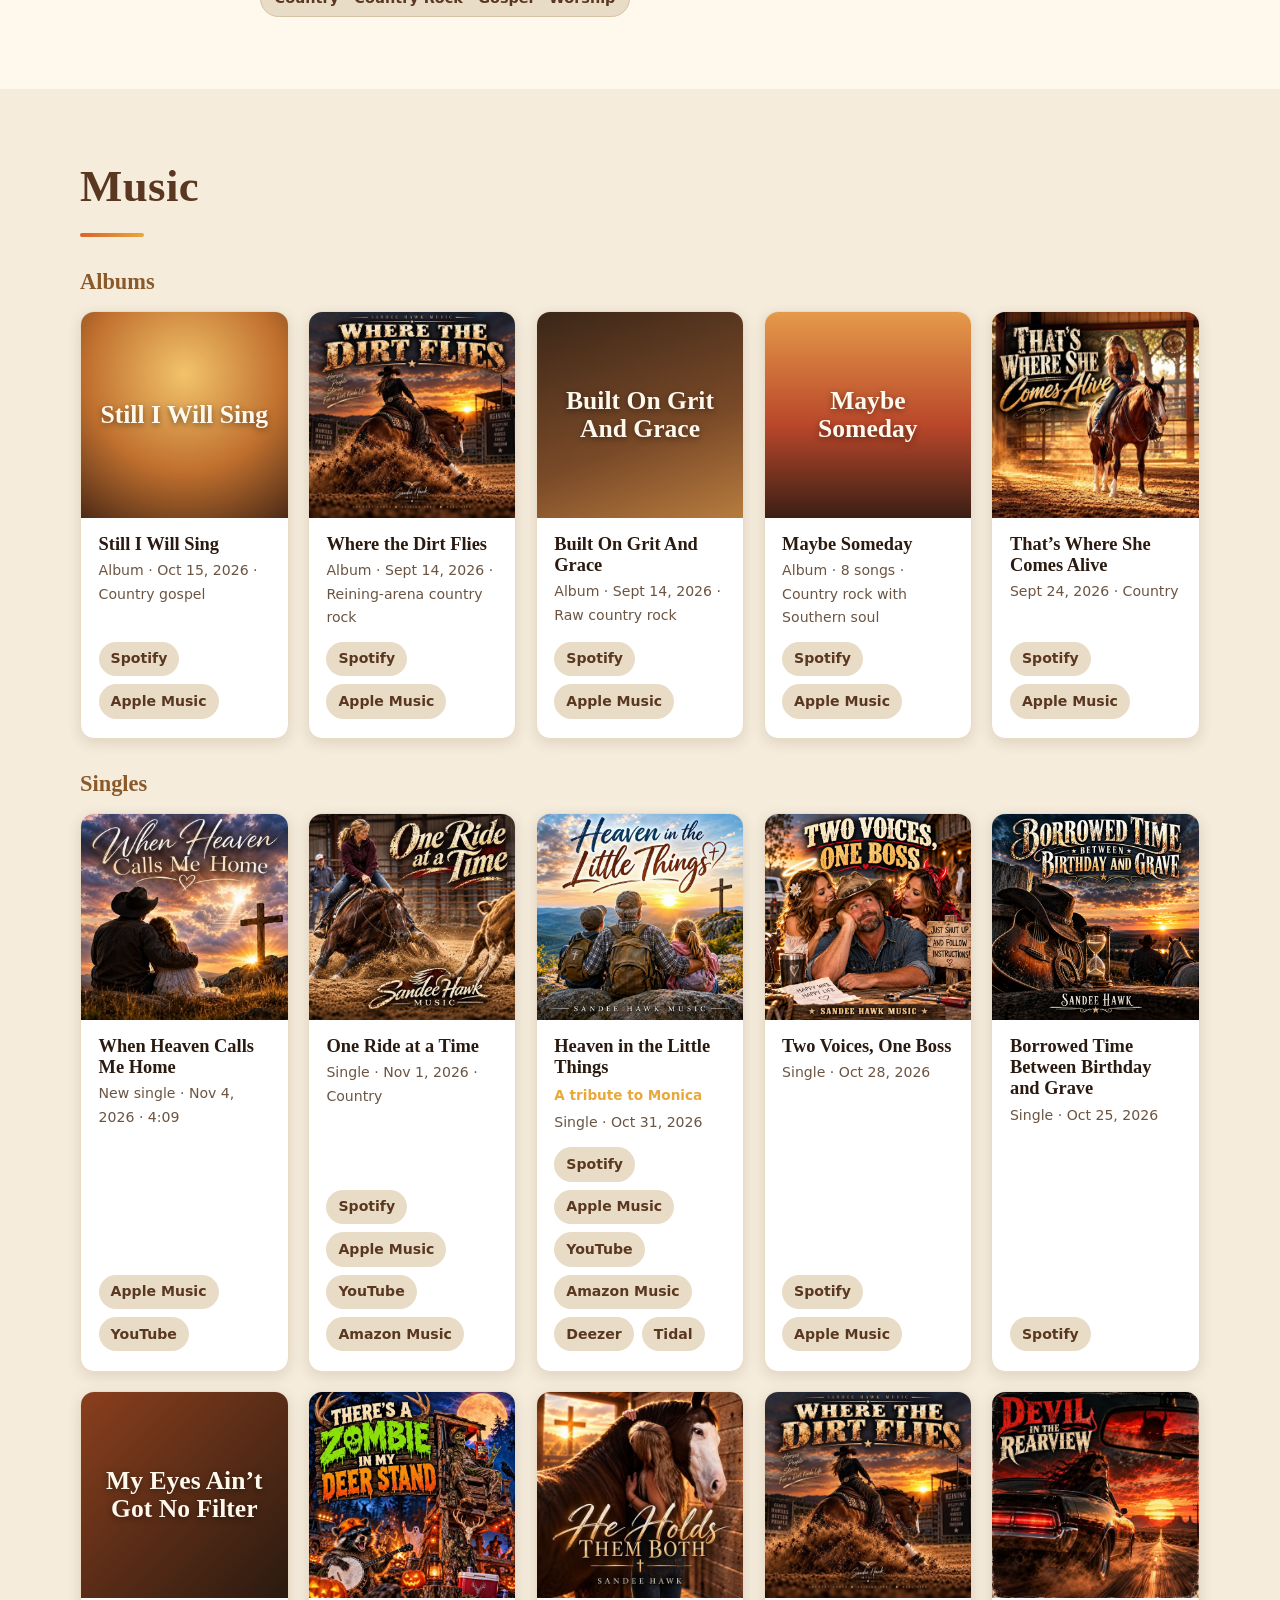
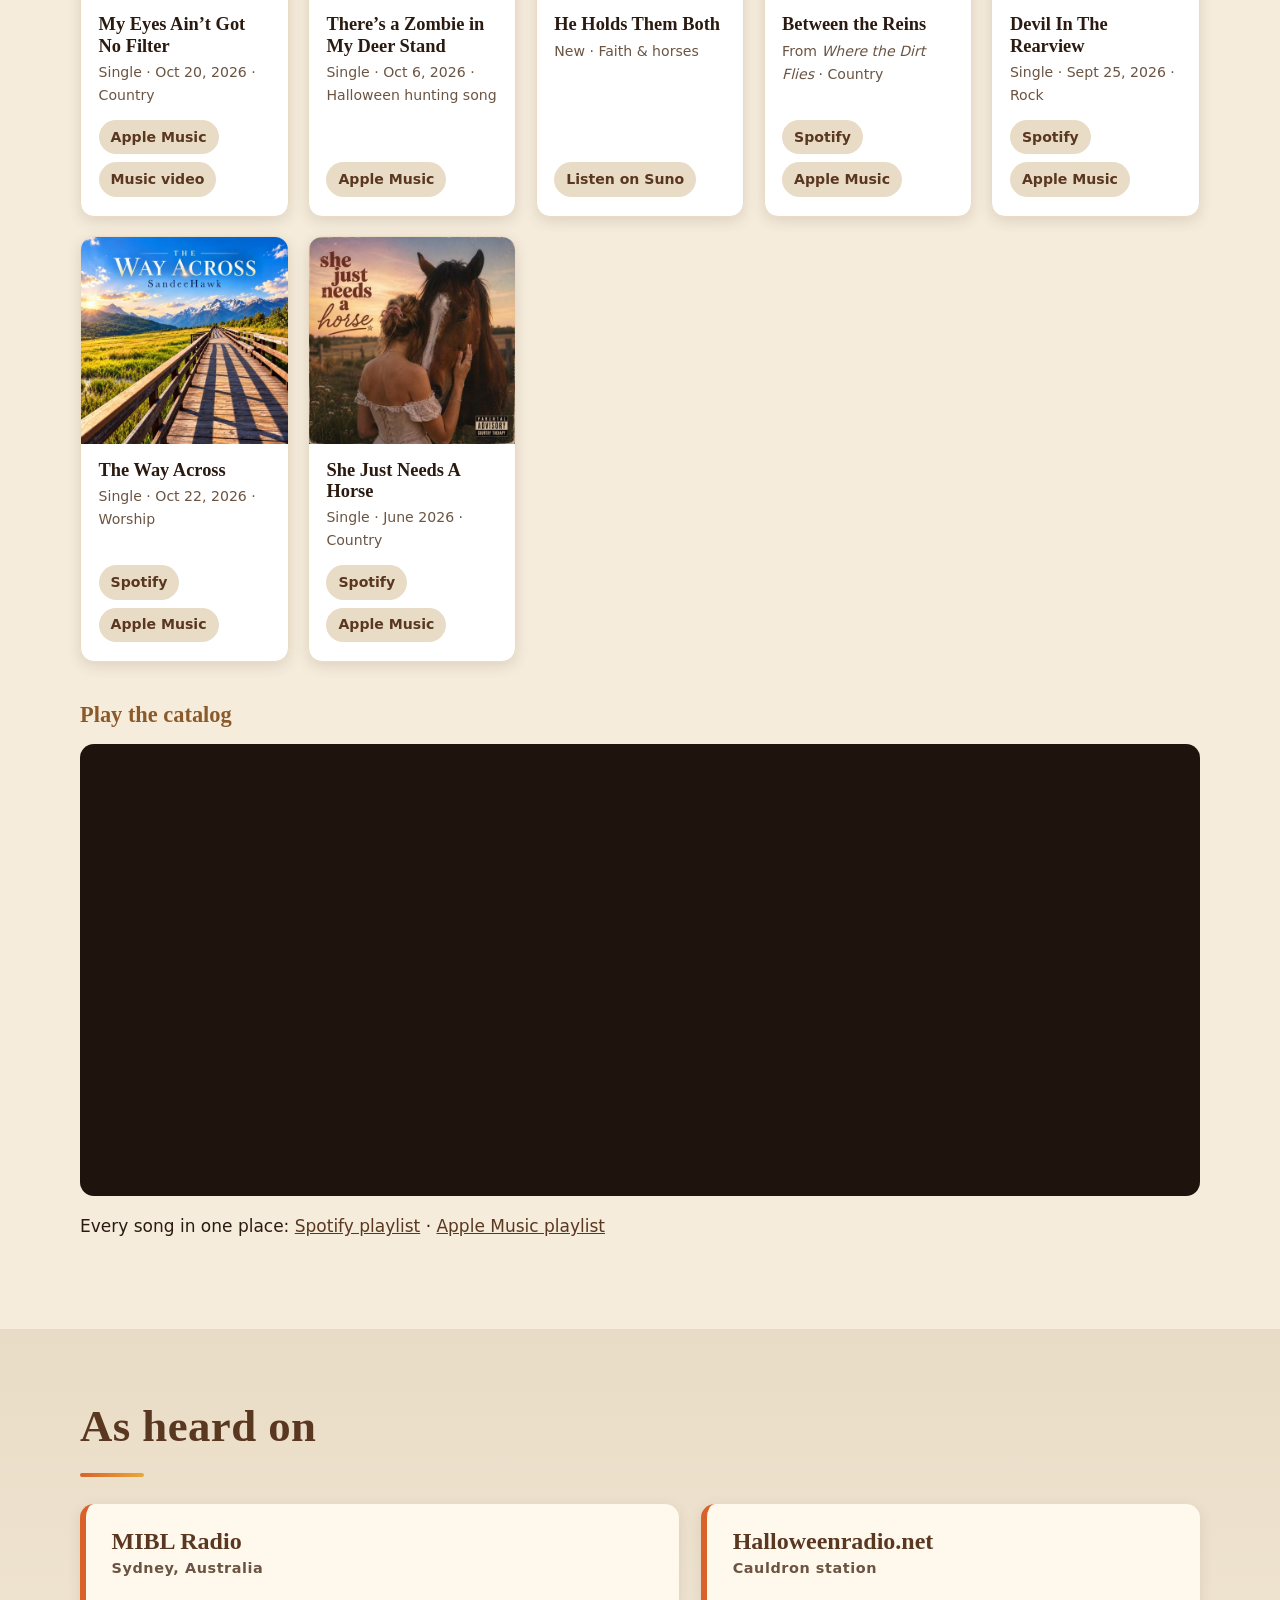
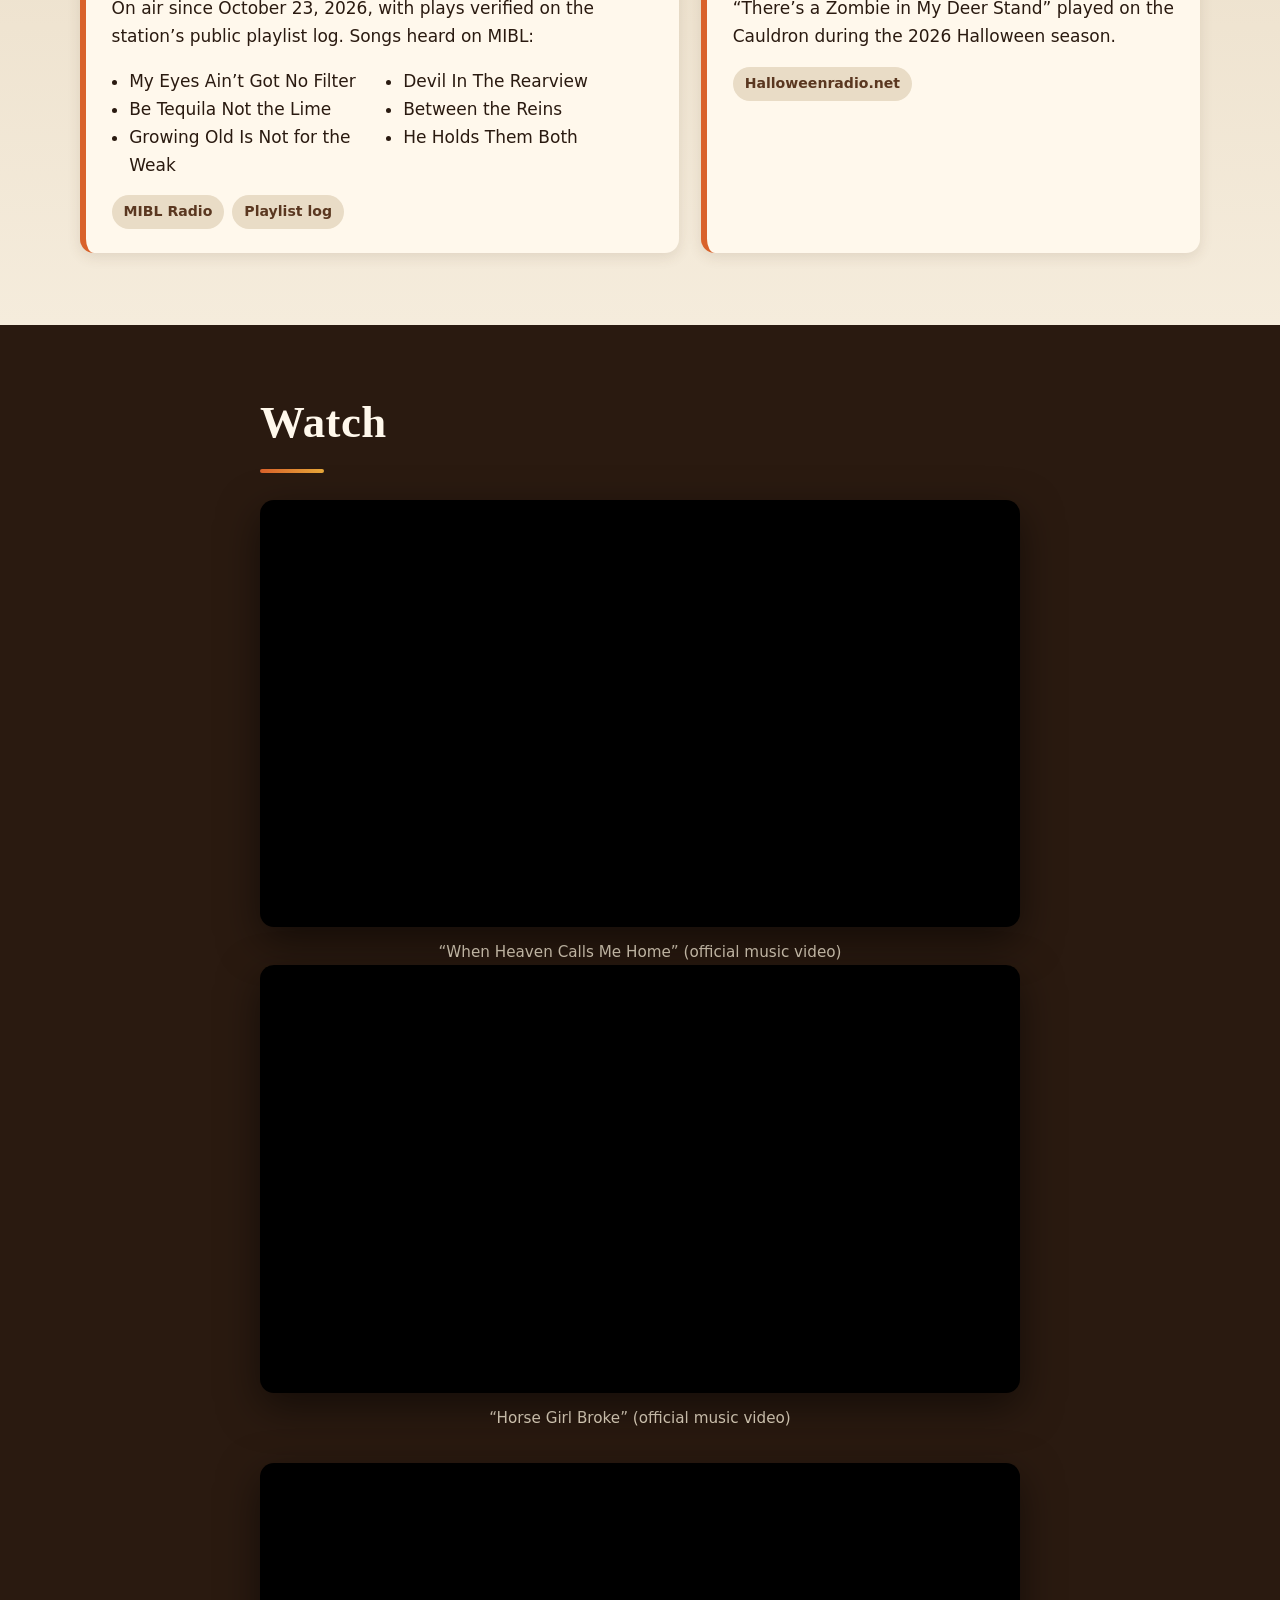
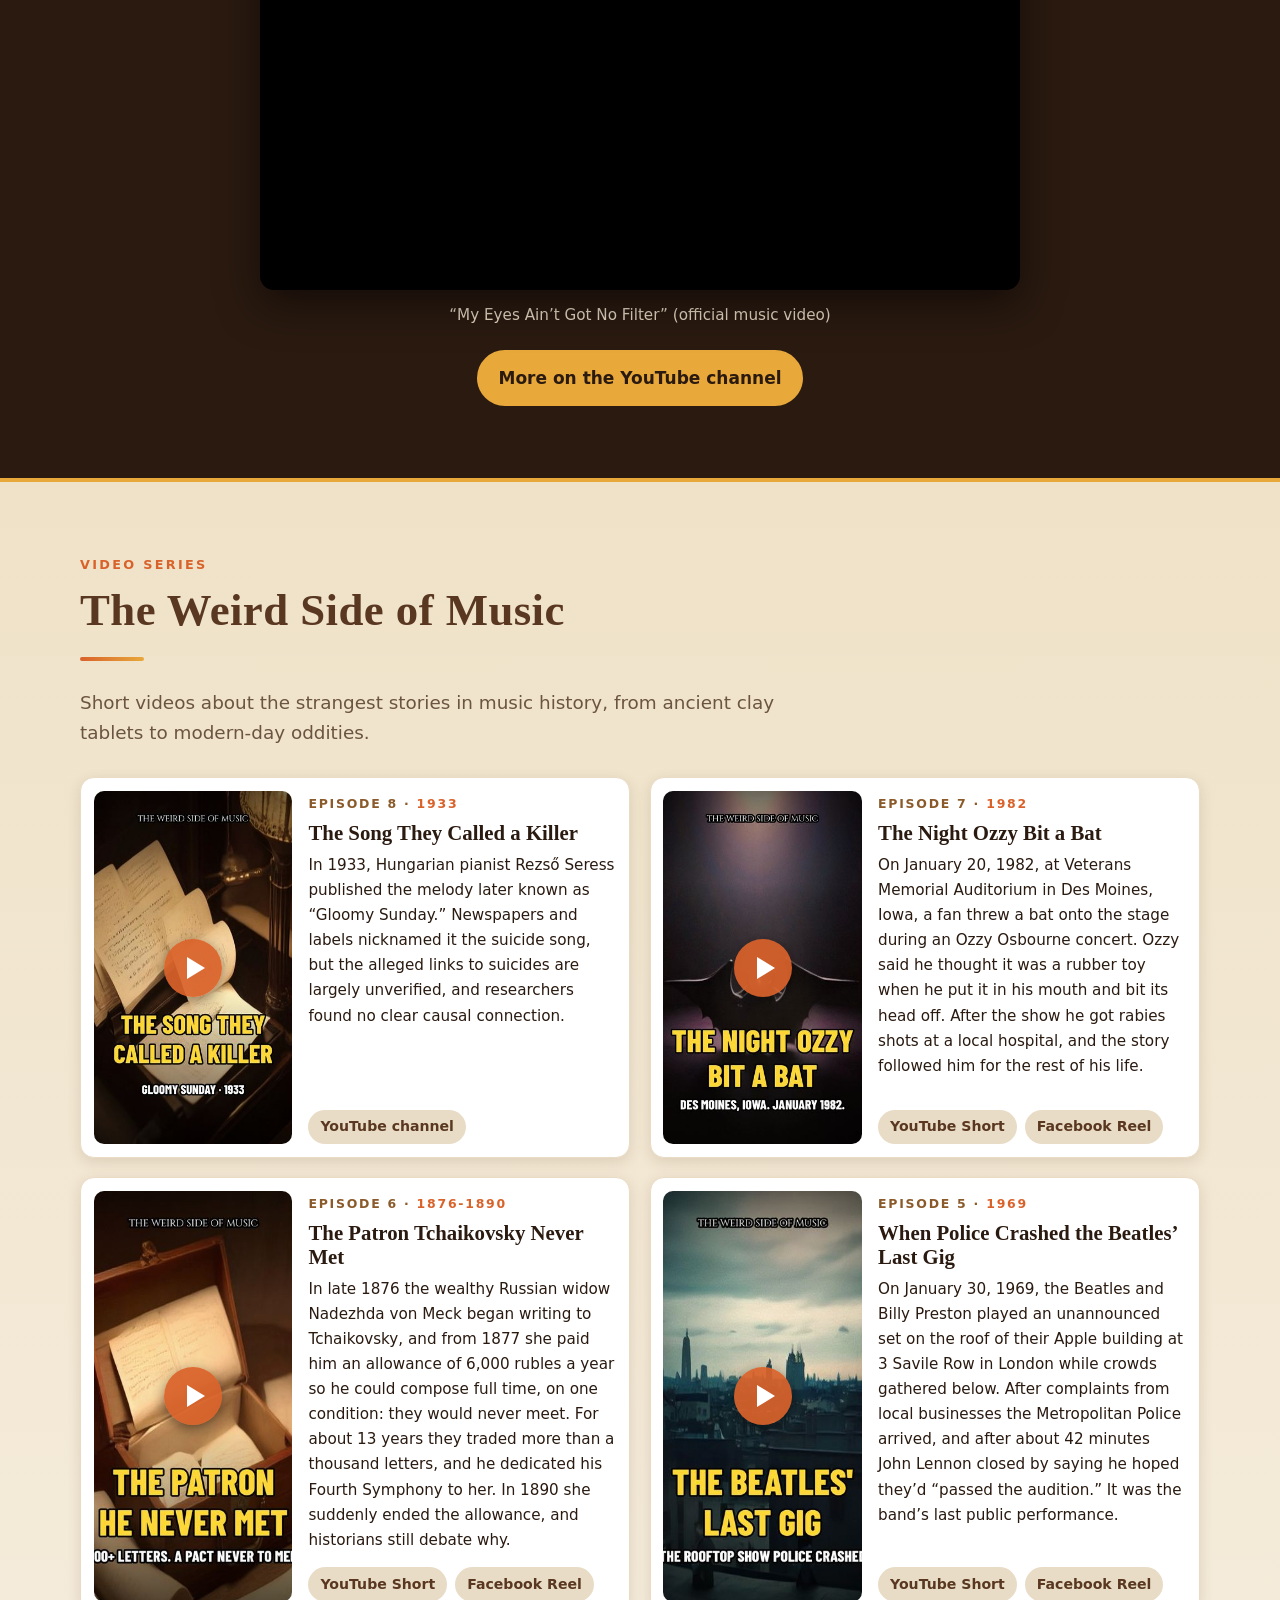
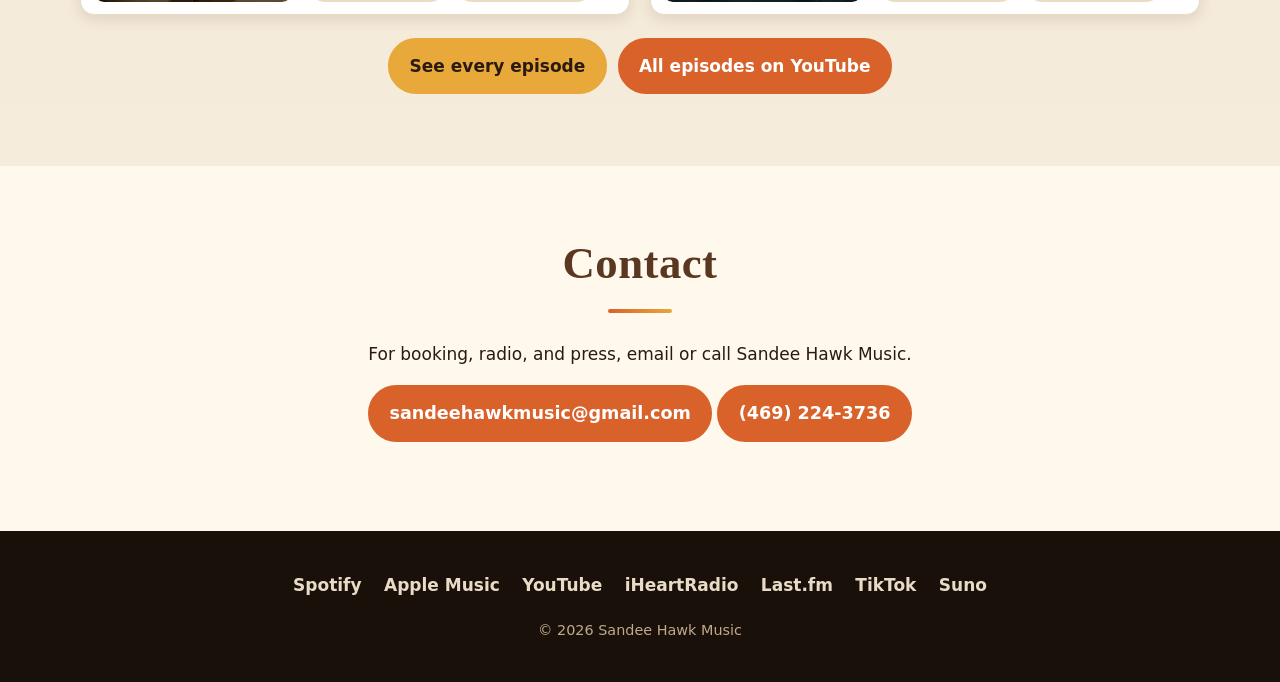
==== commit 44439dcb: "Add When Heaven Calls Me Home official video and single" ====
--- a/index.html
+++ b/index.html
@@ -212,10 +212,18 @@
     <h3 class="sub">Singles</h3>
     <div class="cards">
       <article class="card">
+        <img class="art" src="images/when-heaven-calls-me-home.jpg" width="600" height="600" loading="lazy" alt="Cover art for When Heaven Calls Me Home by Sandee Hawk">
+        <div class="card-body">
+          <h4>When Heaven Calls Me Home</h4>
+          <p class="meta">New single &middot; Nov 4, 2026 &middot; 4:09</p>
+          <p class="links"><a href="https://music.apple.com/us/album/when-heaven-calls-me-home/6830739448?i=6830739449" target="_blank" rel="noopener">Apple Music</a><a href="https://www.youtube.com/watch?v=CFG0dl45PLU" target="_blank" rel="noopener">YouTube</a></p>
+        </div>
+      </article>
+      <article class="card">
         <img class="art" src="images/one-ride-at-a-time.jpg" width="600" height="600" loading="lazy" alt="One Ride at a Time cover art">
         <div class="card-body">
           <h4>One Ride at a Time</h4>
-          <p class="meta">New single &middot; Nov 1, 2026 &middot; Country</p>
+          <p class="meta">Single &middot; Nov 1, 2026 &middot; Country</p>
           <p class="links"><a href="https://open.spotify.com/track/6QiduYcLI5vyVcrmnSwgqS" target="_blank" rel="noopener">Spotify</a><a href="https://music.apple.com/us/album/one-ride-at-a-time/6829491710?i=6829491711" target="_blank" rel="noopener">Apple Music</a><a href="https://www.youtube.com/watch?v=yO0vnps7Osw" target="_blank" rel="noopener">YouTube</a><a href="https://music.amazon.com/albums/B0HQ1LX2LG" target="_blank" rel="noopener">Amazon Music</a></p>
         </div>
       </article>
@@ -341,6 +349,11 @@
     <h2 id="watch-h">Watch</h2>
     <!-- WATCH: newest video first -->
     <div class="video">
+      <iframe src="https://www.youtube-nocookie.com/embed/CFG0dl45PLU" title="Sandee Hawk - When Heaven Calls Me Home (official music video)" loading="lazy" allow="accelerometer; clipboard-write; encrypted-media; gyroscope; picture-in-picture; web-share" referrerpolicy="strict-origin-when-cross-origin" allowfullscreen></iframe>
+    </div>
+    <p class="caption">&ldquo;When Heaven Calls Me Home&rdquo; (official music video)</p>
+
+    <div class="video">
       <iframe src="https://www.youtube-nocookie.com/embed/y0P4Z7AkrBY" title="Sandee Hawk - Horse Girl Broke (official music video)" loading="lazy" allow="accelerometer; clipboard-write; encrypted-media; gyroscope; picture-in-picture; web-share" referrerpolicy="strict-origin-when-cross-origin" allowfullscreen></iframe>
     </div>
     <p class="caption">&ldquo;Horse Girl Broke&rdquo; (official music video)</p>
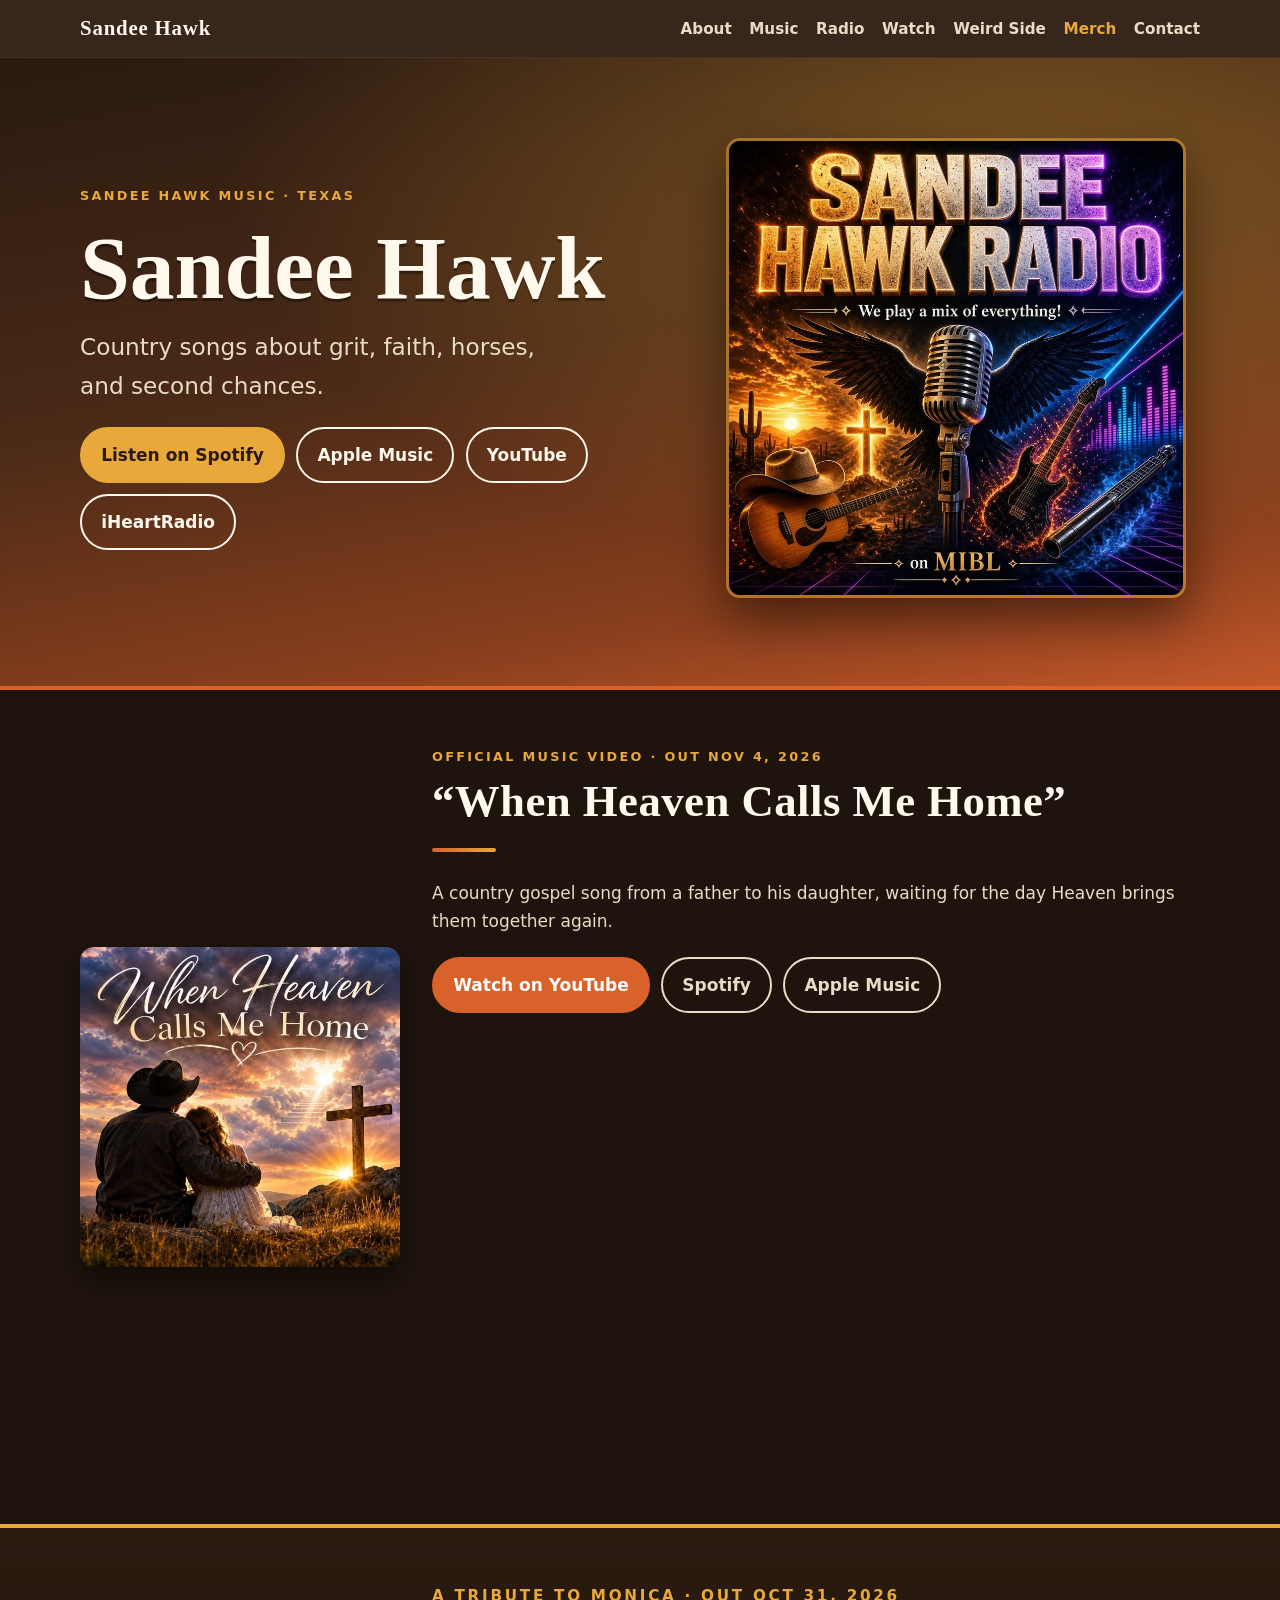
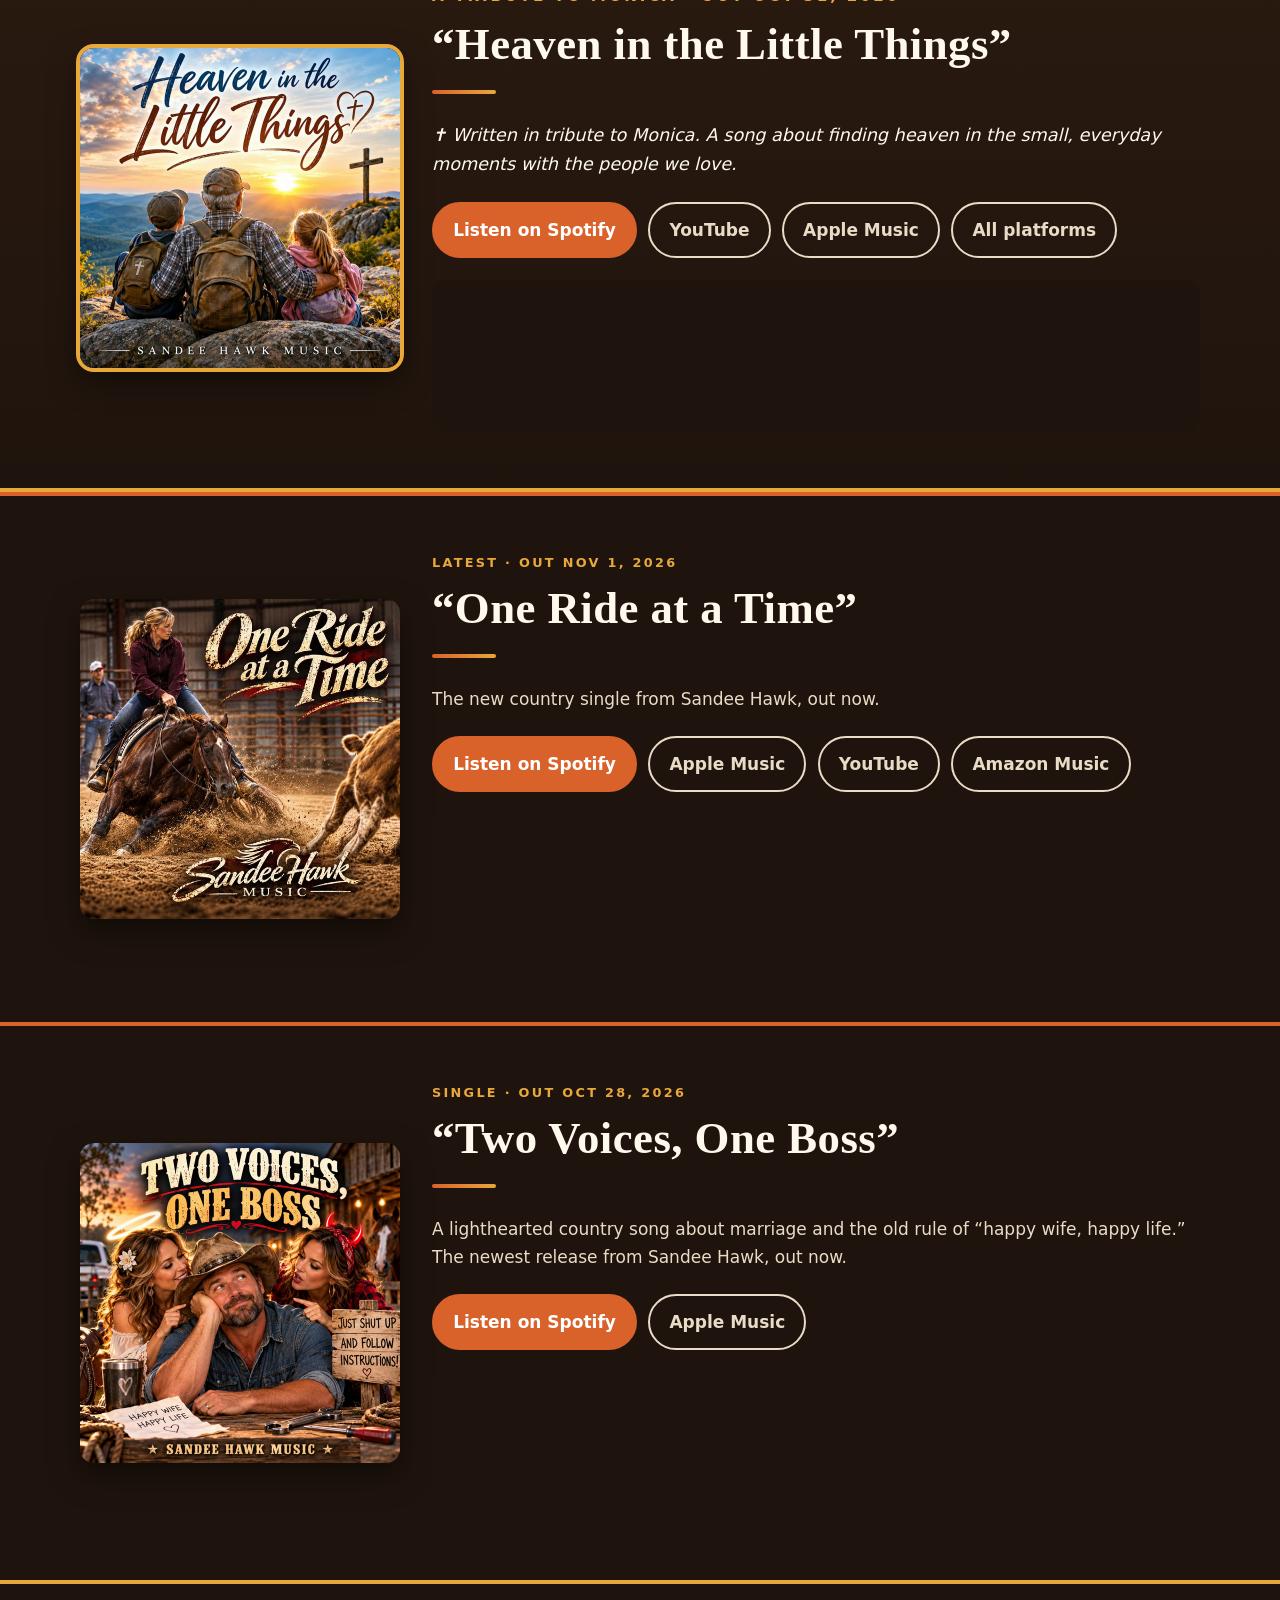
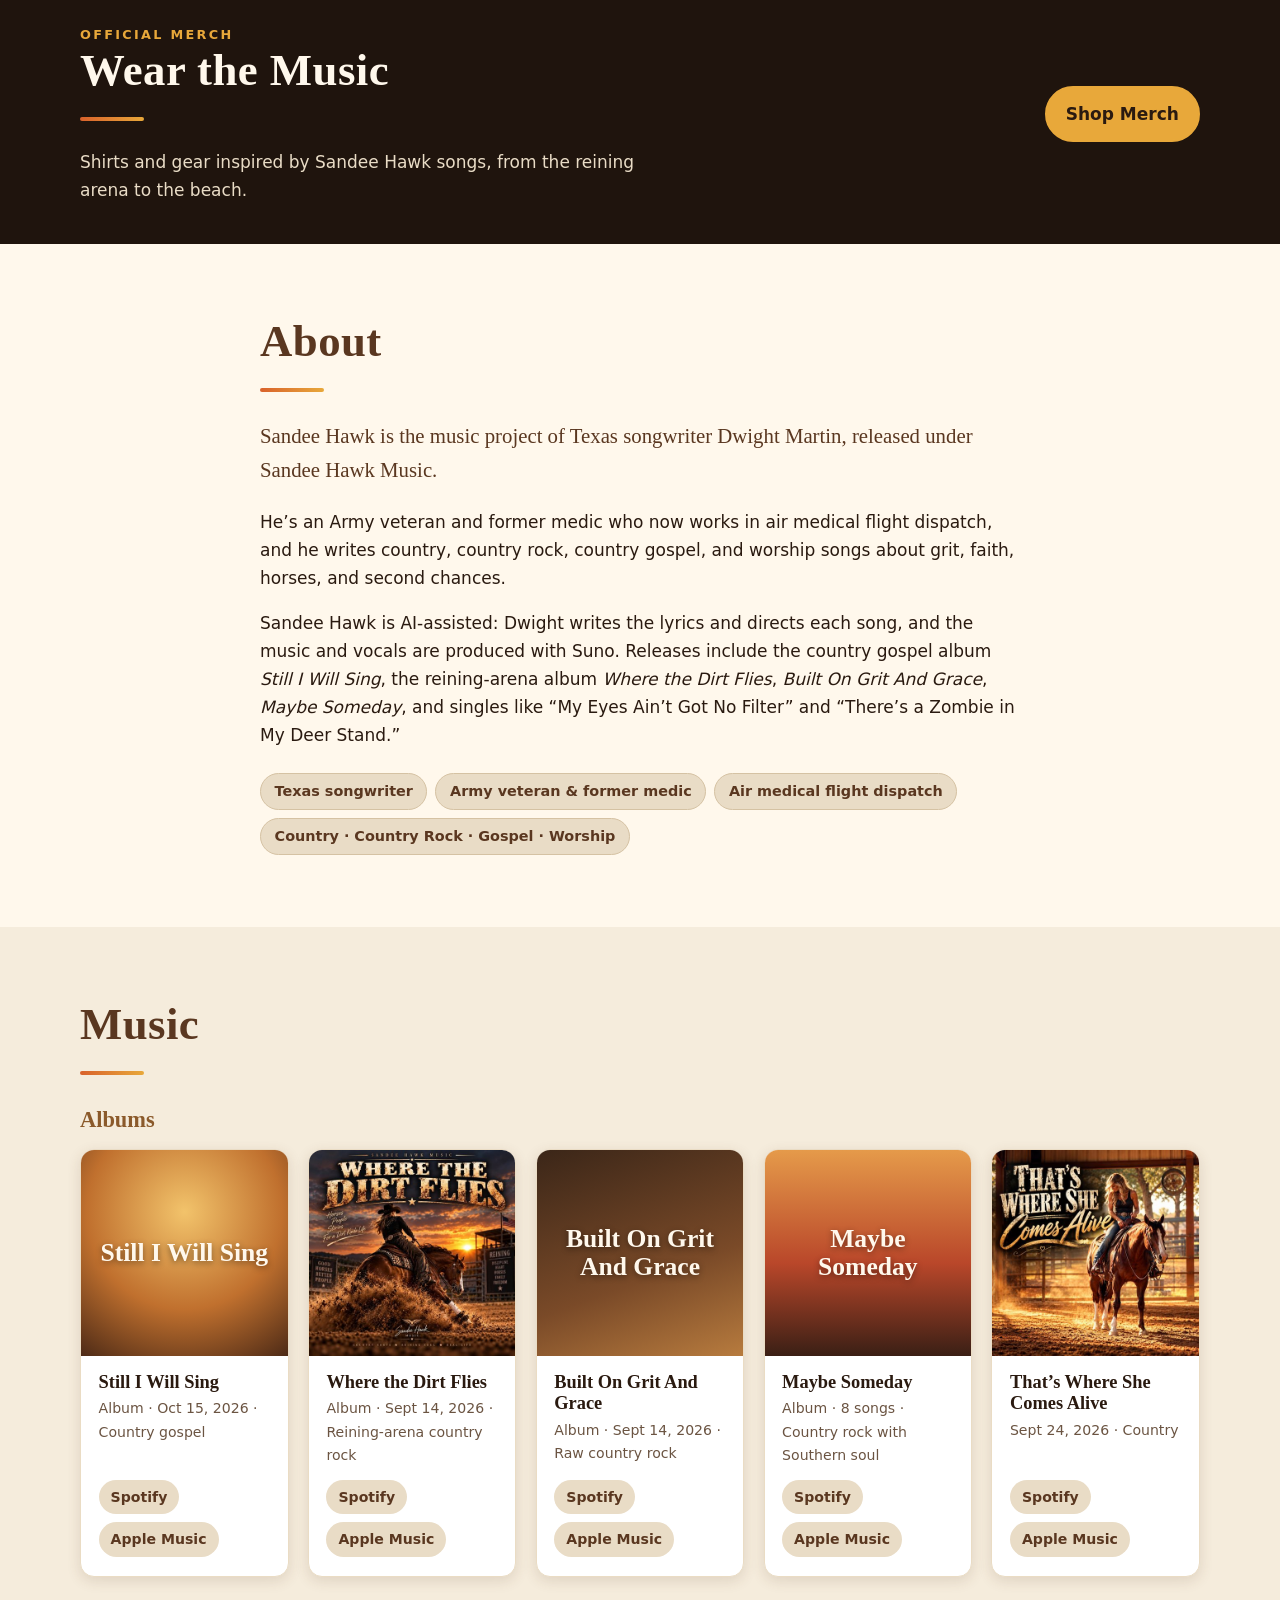
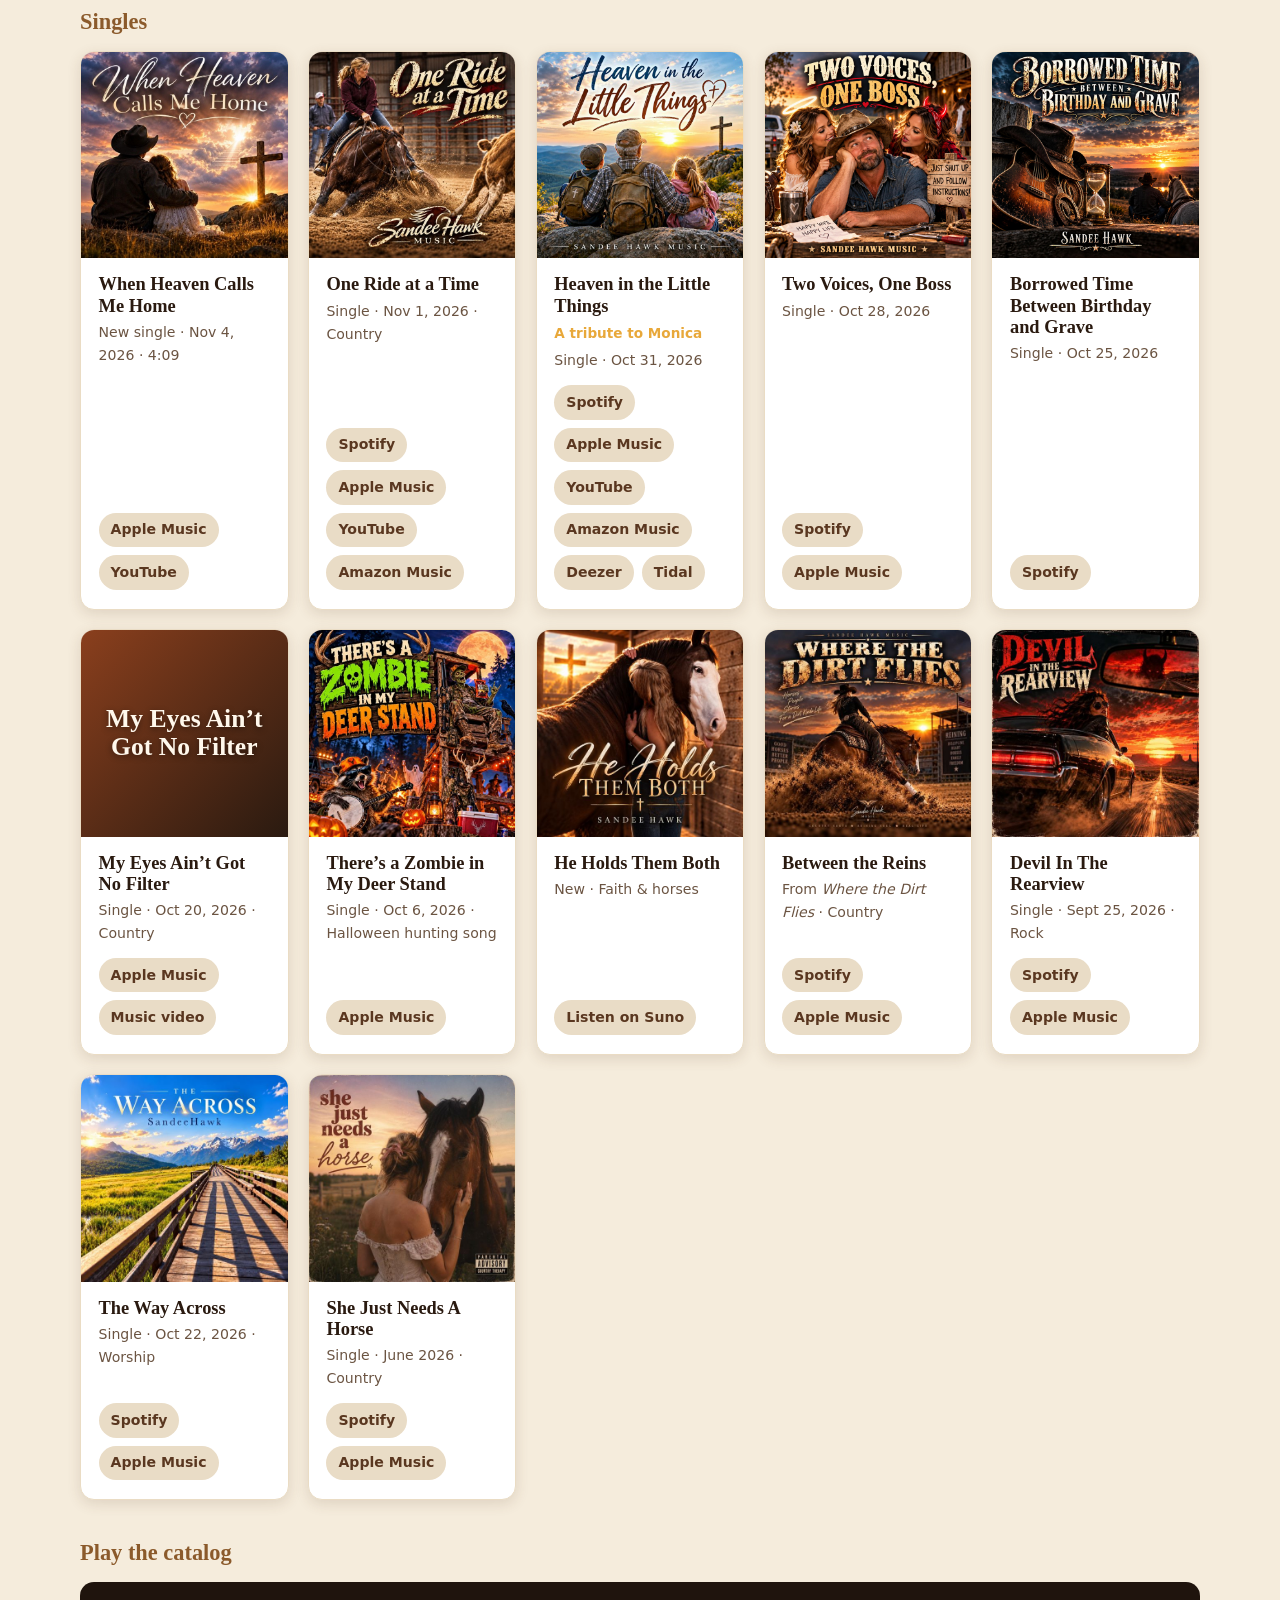
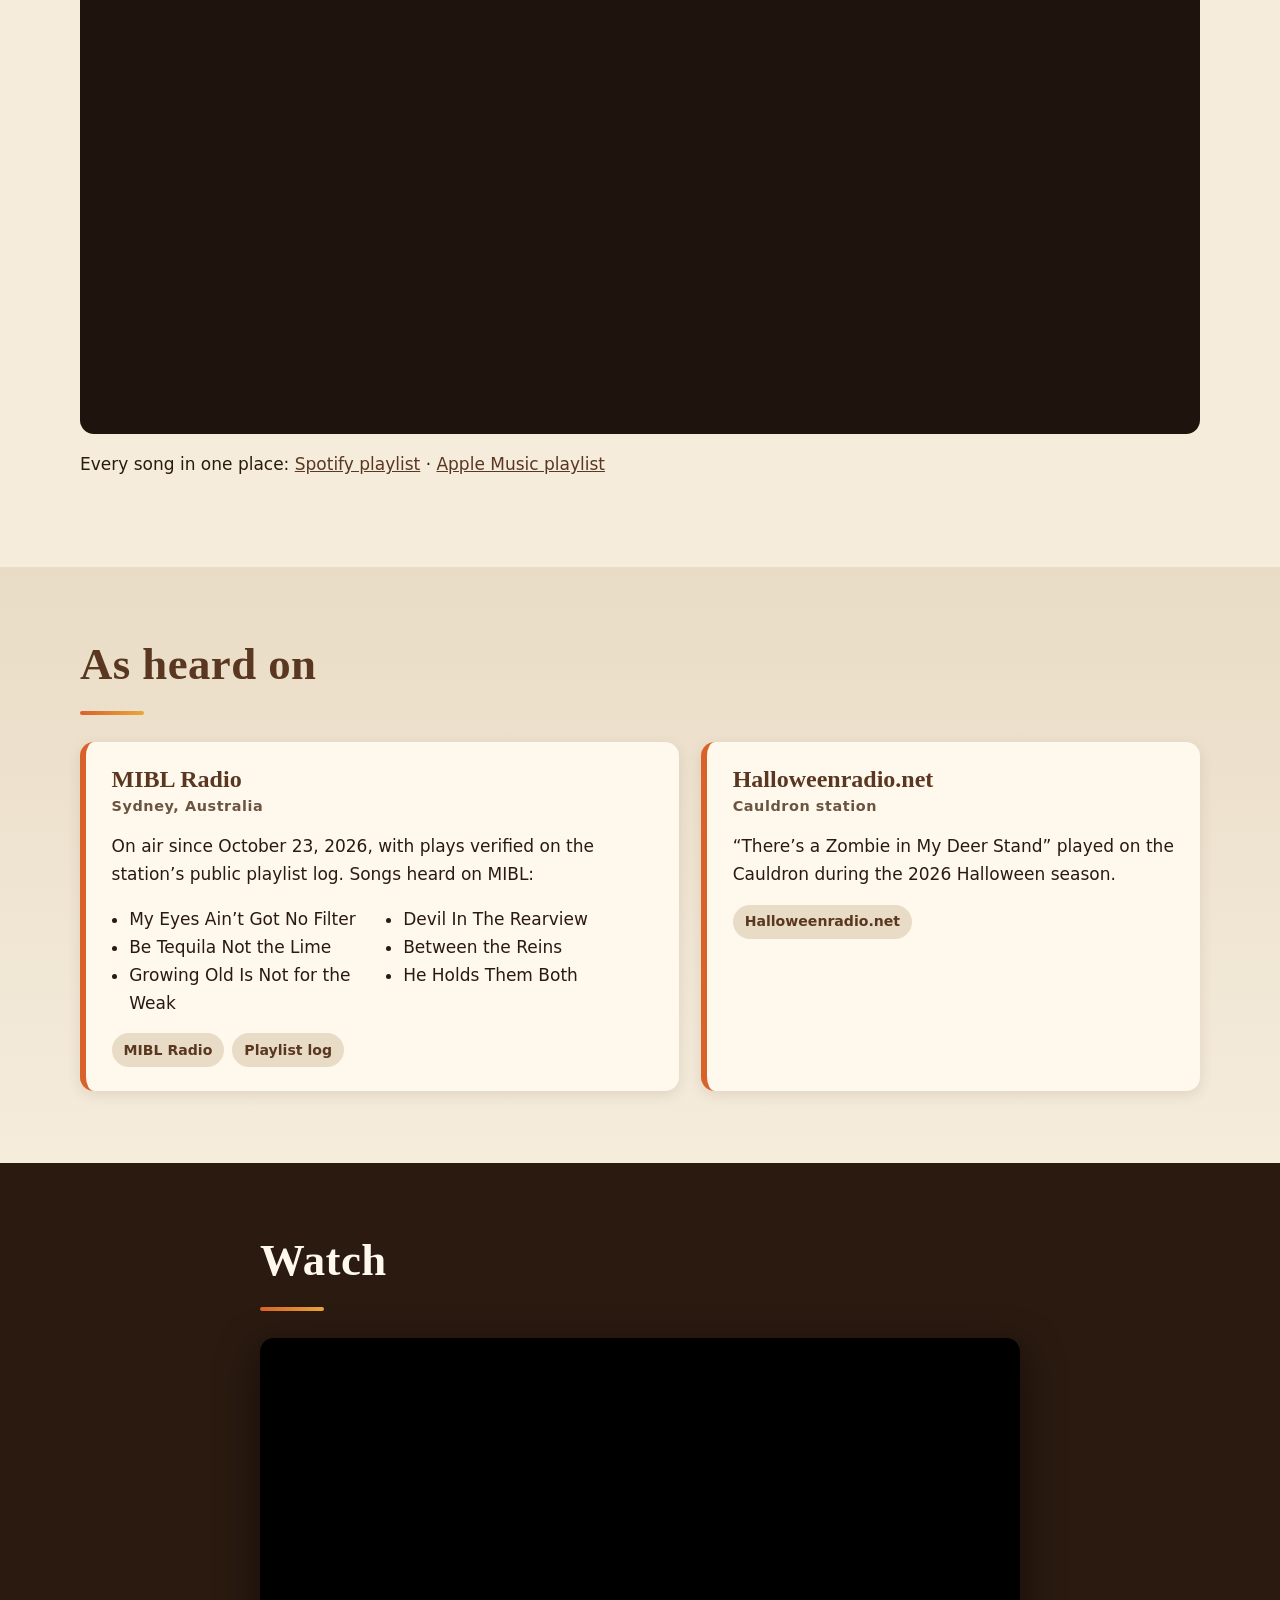
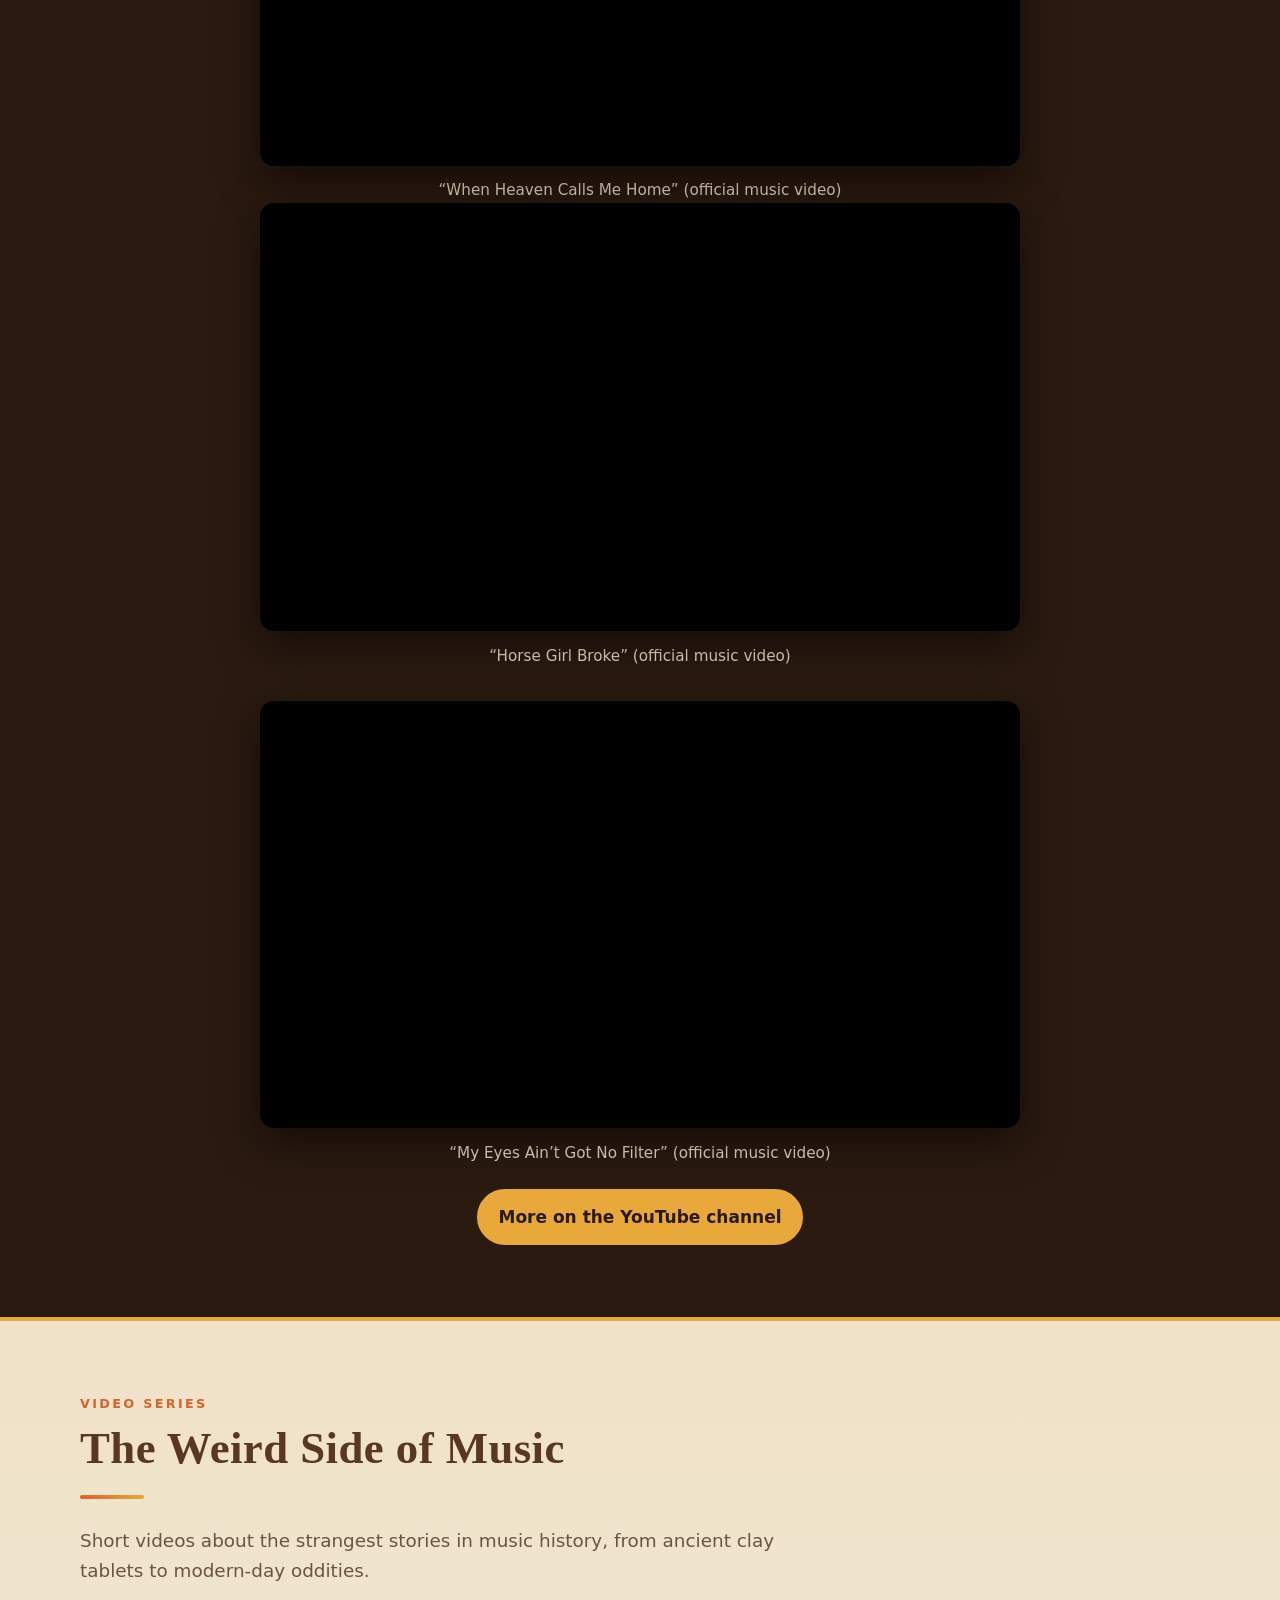
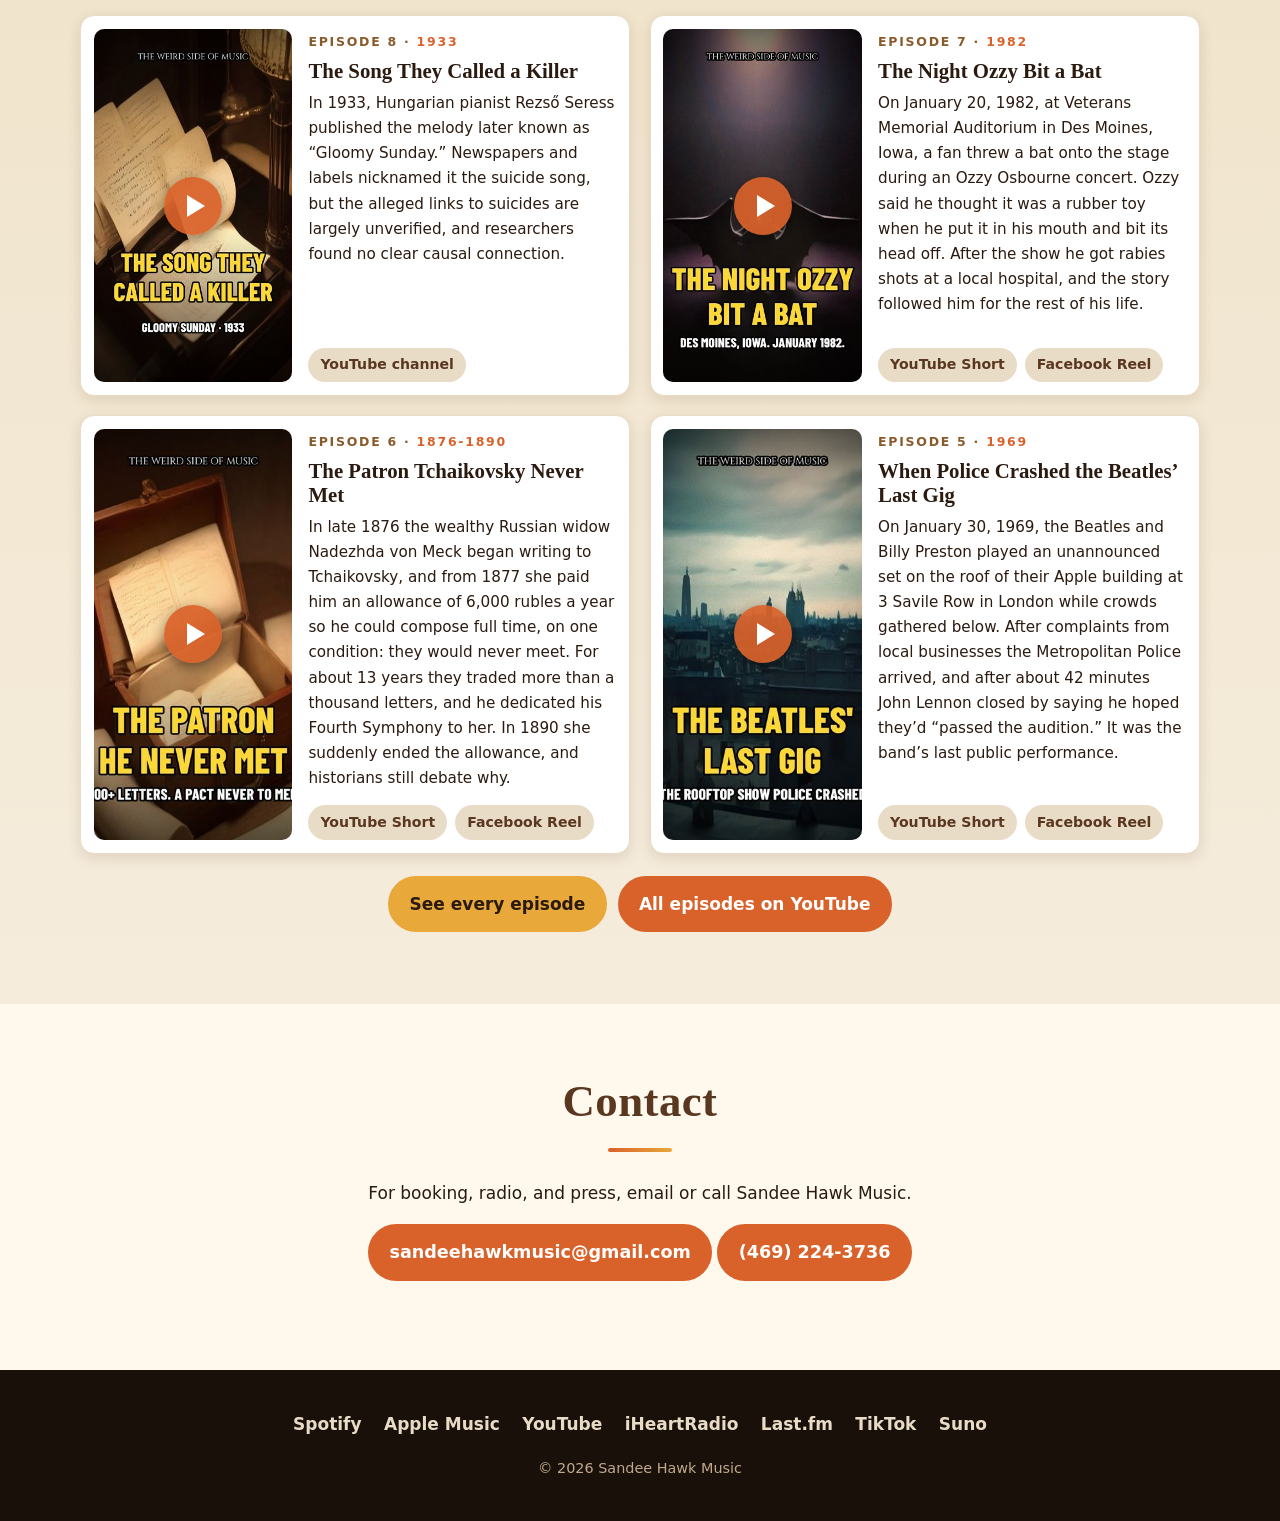
==== commit 68194469: "Feature When Heaven Calls Me Home as the primary homepage video. Add a top featured section with the" ====
--- a/index.html
+++ b/index.html
@@ -86,6 +86,24 @@
   </div>
 </section>
 
+
+<section class="latest" id="when-heaven" aria-labelledby="when-heaven-h">
+  <div class="wrap latest-grid">
+    <img src="images/when-heaven-calls-me-home.jpg" width="600" height="600" loading="eager" alt="Cover art for When Heaven Calls Me Home by Sandee Hawk">
+    <div>
+      <p class="eyebrow">Official Music Video &middot; Out Nov 4, 2026</p>
+      <h2 id="when-heaven-h">&ldquo;When Heaven Calls Me Home&rdquo;</h2>
+      <p>A country gospel song from a father to his daughter, waiting for the day Heaven brings them together again.</p>
+      <div class="btns">
+        <a class="btn btn-sunset" href="https://www.youtube.com/watch?v=CFG0dl45PLU" target="_blank" rel="noopener">Watch on YouTube</a>
+        <a class="btn" href="https://open.spotify.com/track/0w9YzZpChPXHSDgNv6Ppmw" target="_blank" rel="noopener">Spotify</a>
+        <a class="btn" href="https://music.apple.com/us/album/when-heaven-calls-me-home/6830739448?i=6830739449" target="_blank" rel="noopener">Apple Music</a>
+      </div>
+      <iframe class="latest-embed video-embed" title="When Heaven Calls Me Home official music video" src="https://www.youtube-nocookie.com/embed/CFG0dl45PLU" width="100%" height="315" loading="lazy" allow="accelerometer; clipboard-write; encrypted-media; gyroscope; picture-in-picture; web-share" referrerpolicy="strict-origin-when-cross-origin" allowfullscreen></iframe>
+    </div>
+  </div>
+</section>
+
 <section class="latest tribute" id="tribute-monica" aria-labelledby="pre-save-h">
   <div class="wrap latest-grid">
     <img src="images/heaven-in-the-little-things.jpg" width="640" height="640" loading="lazy" alt="Cover art for Heaven in the Little Things by Sandee Hawk: a grandfather and two grandchildren watching a mountain sunrise beside a cross">
--- a/css/style.css
+++ b/css/style.css
@@ -57,6 +57,7 @@
 .latest img{border-radius:var(--r);max-width:340px;width:100%;margin-inline:auto;box-shadow:0 12px 30px rgba(0,0,0,.5)}
 .latest .btn:not(.btn-sunset){color:var(--dust)}
 .latest .latest-embed{border:0;border-radius:var(--r);display:block;margin-top:1.4rem;background:#1f140d}
+.latest iframe.video-embed{aspect-ratio:16/9;width:100%;height:auto;min-height:200px}
 
 /* Merch */
 .merch{background:#1f140d;color:var(--dust);padding:2.5rem 0;border-top:4px solid var(--gold)}
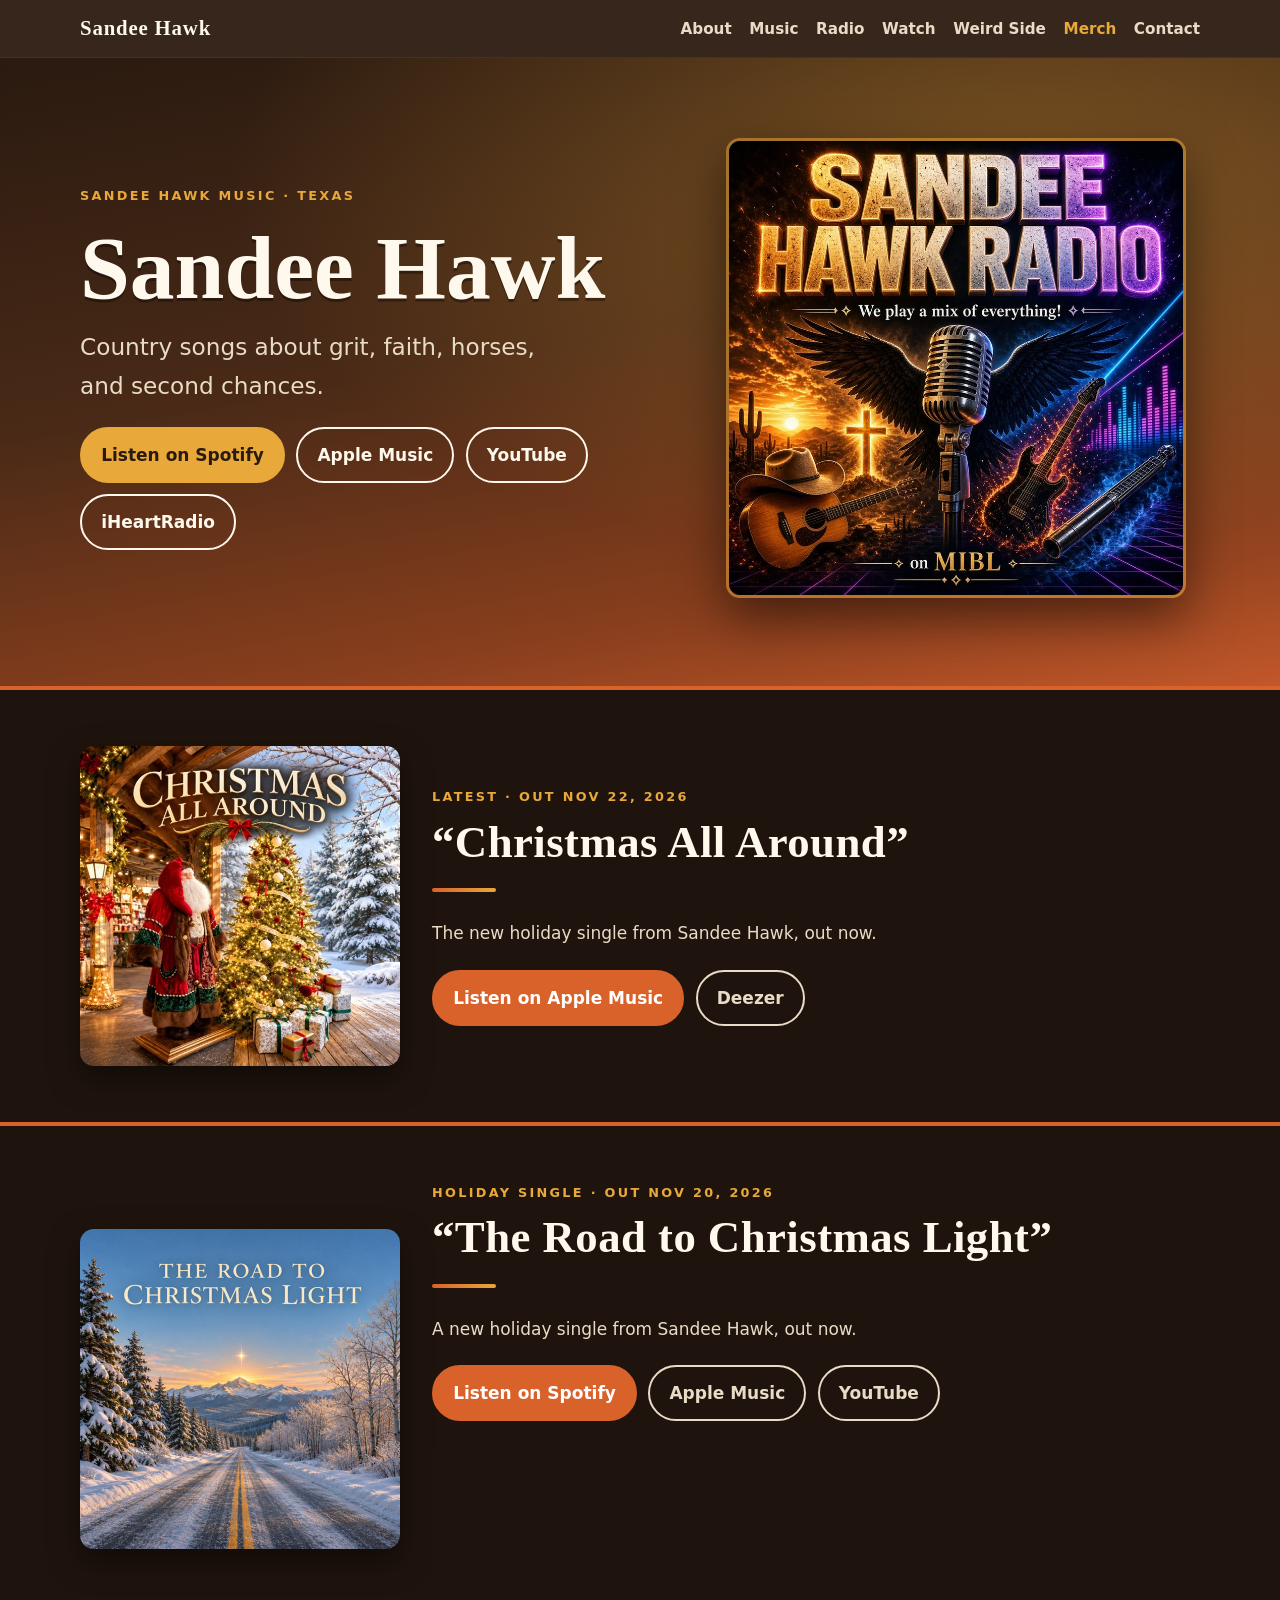
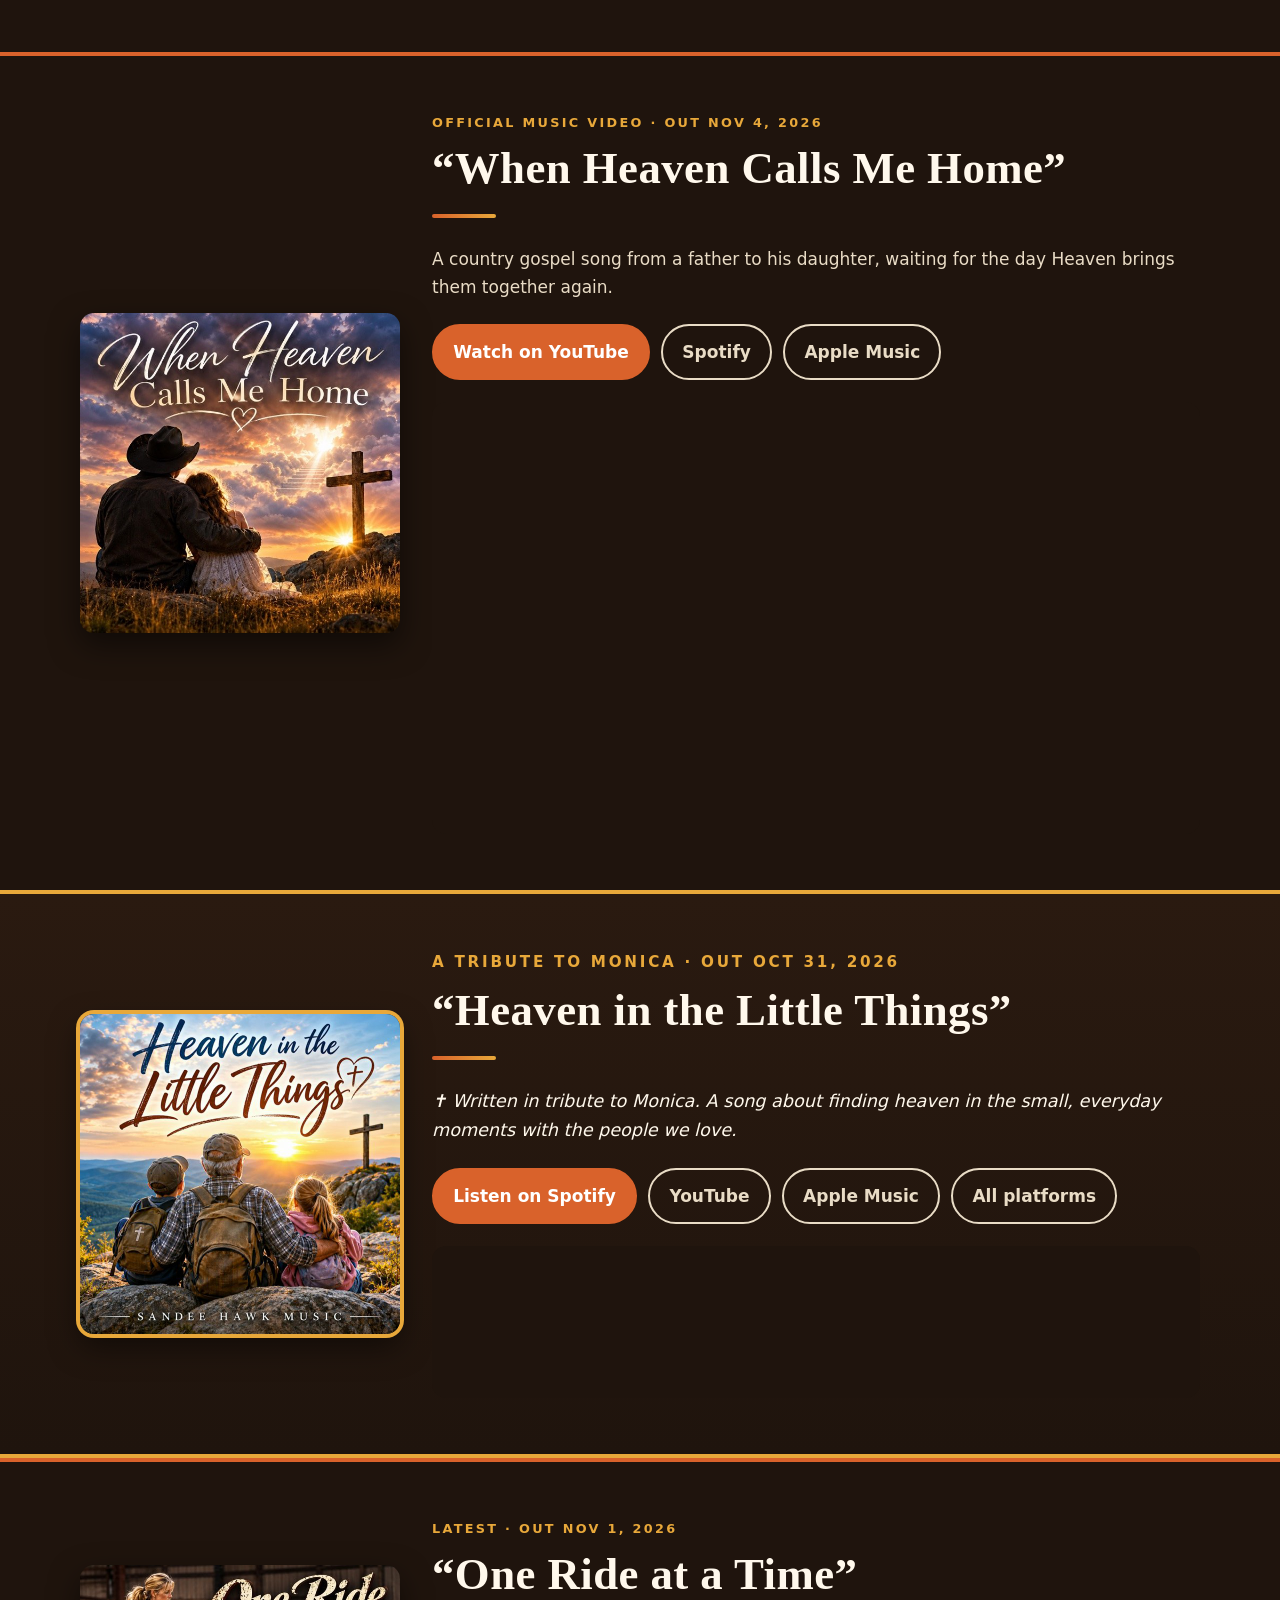
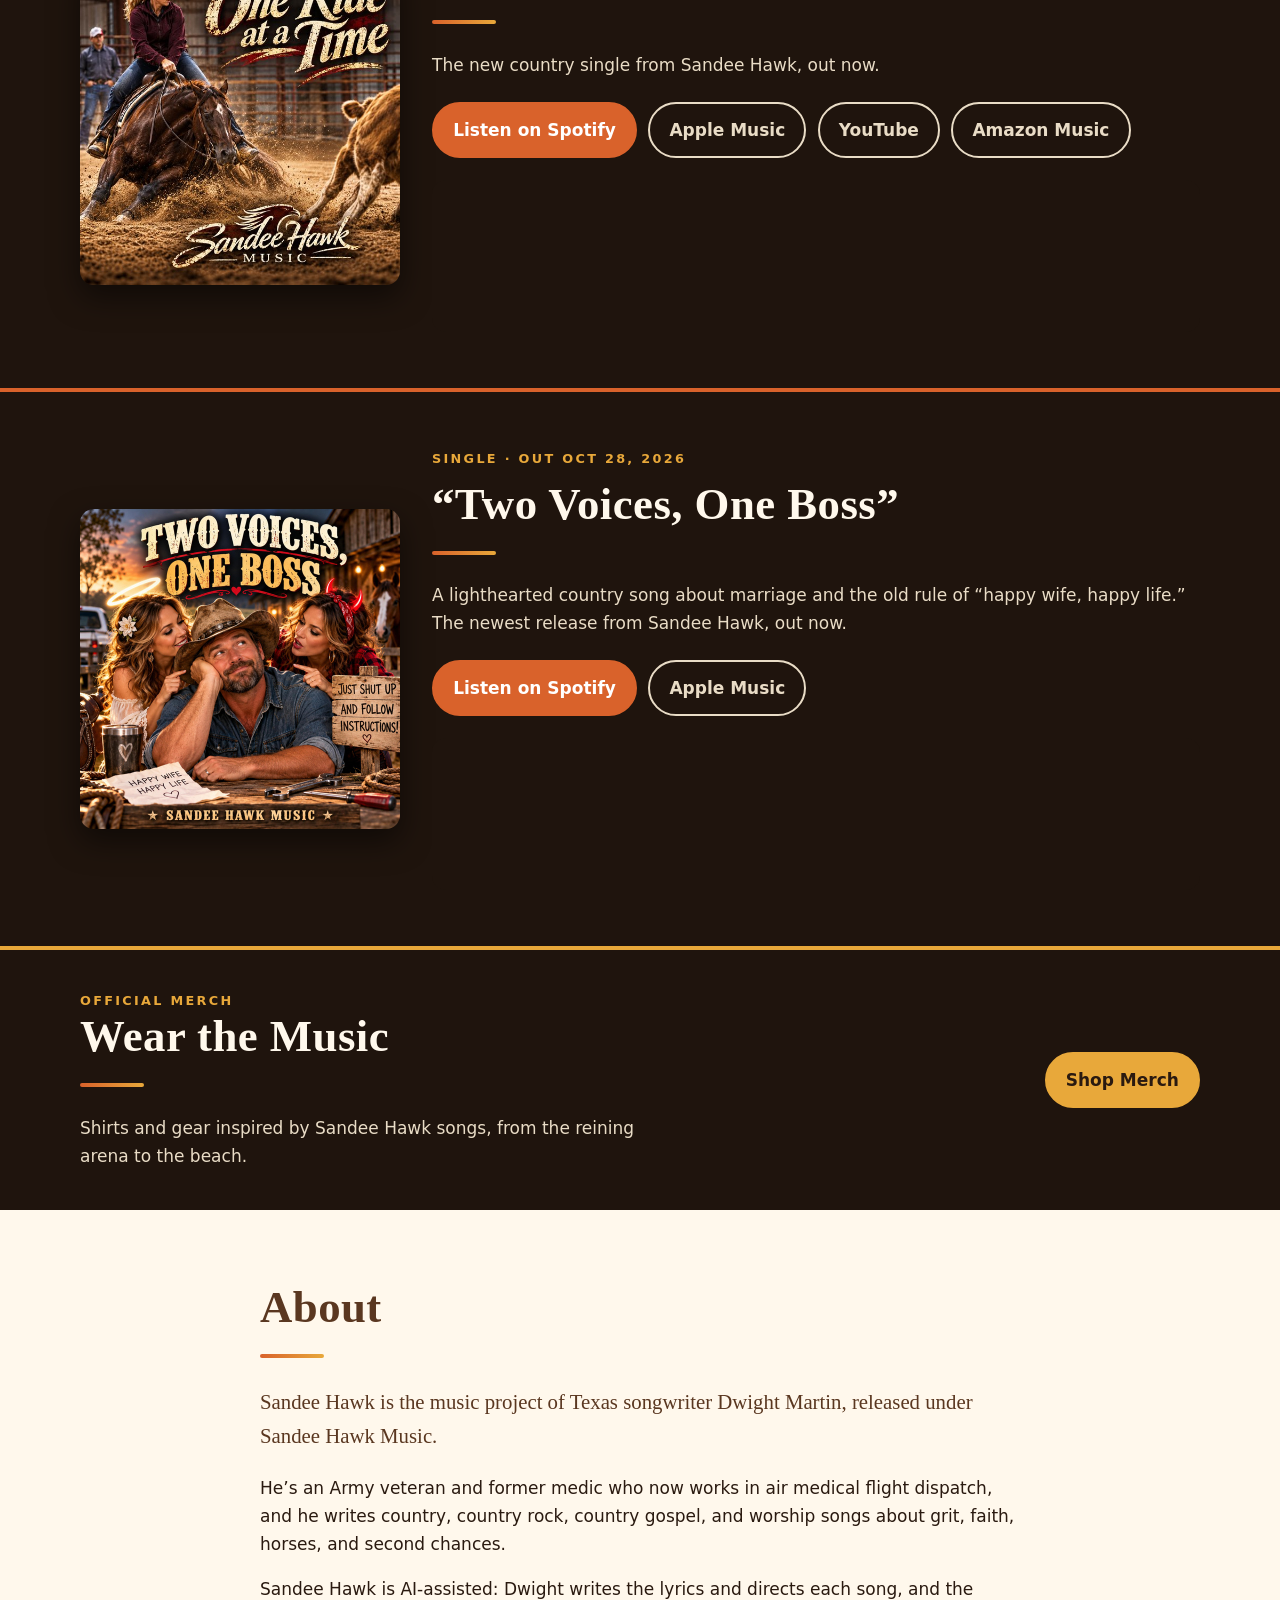
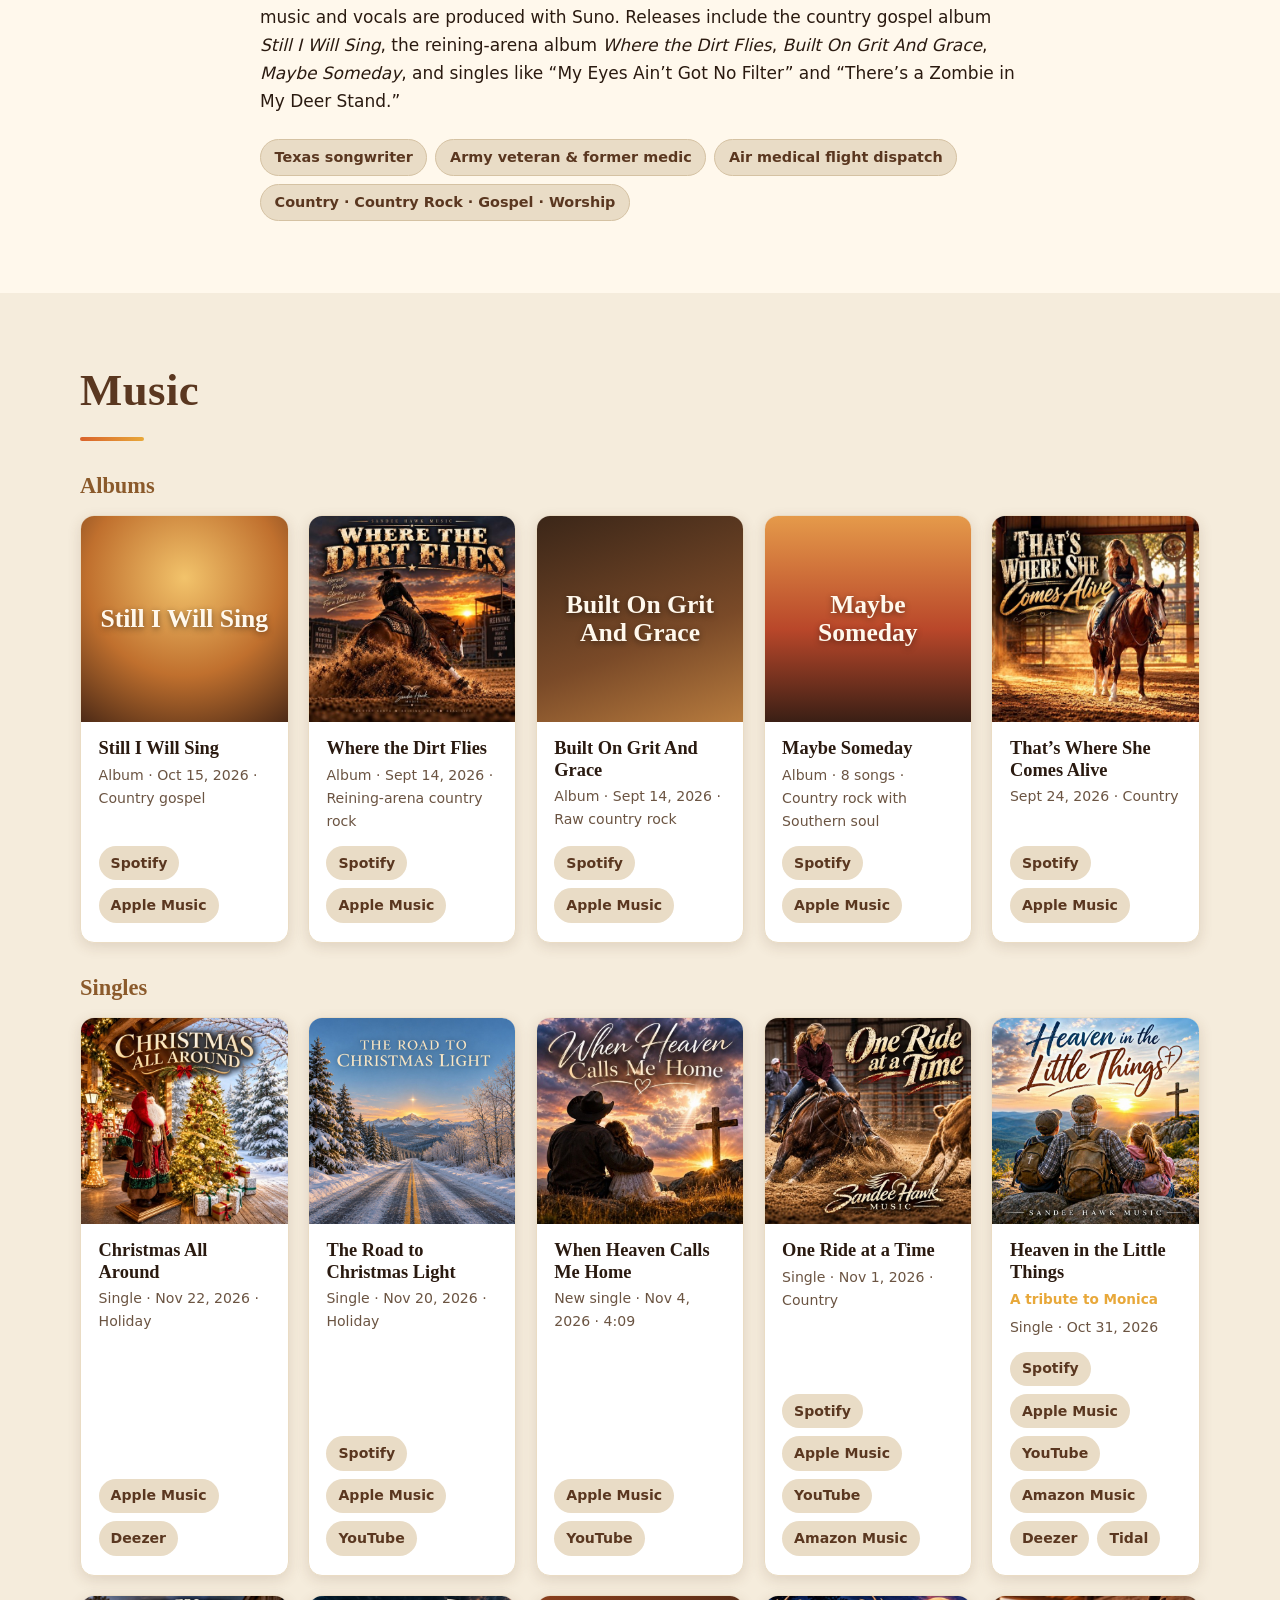
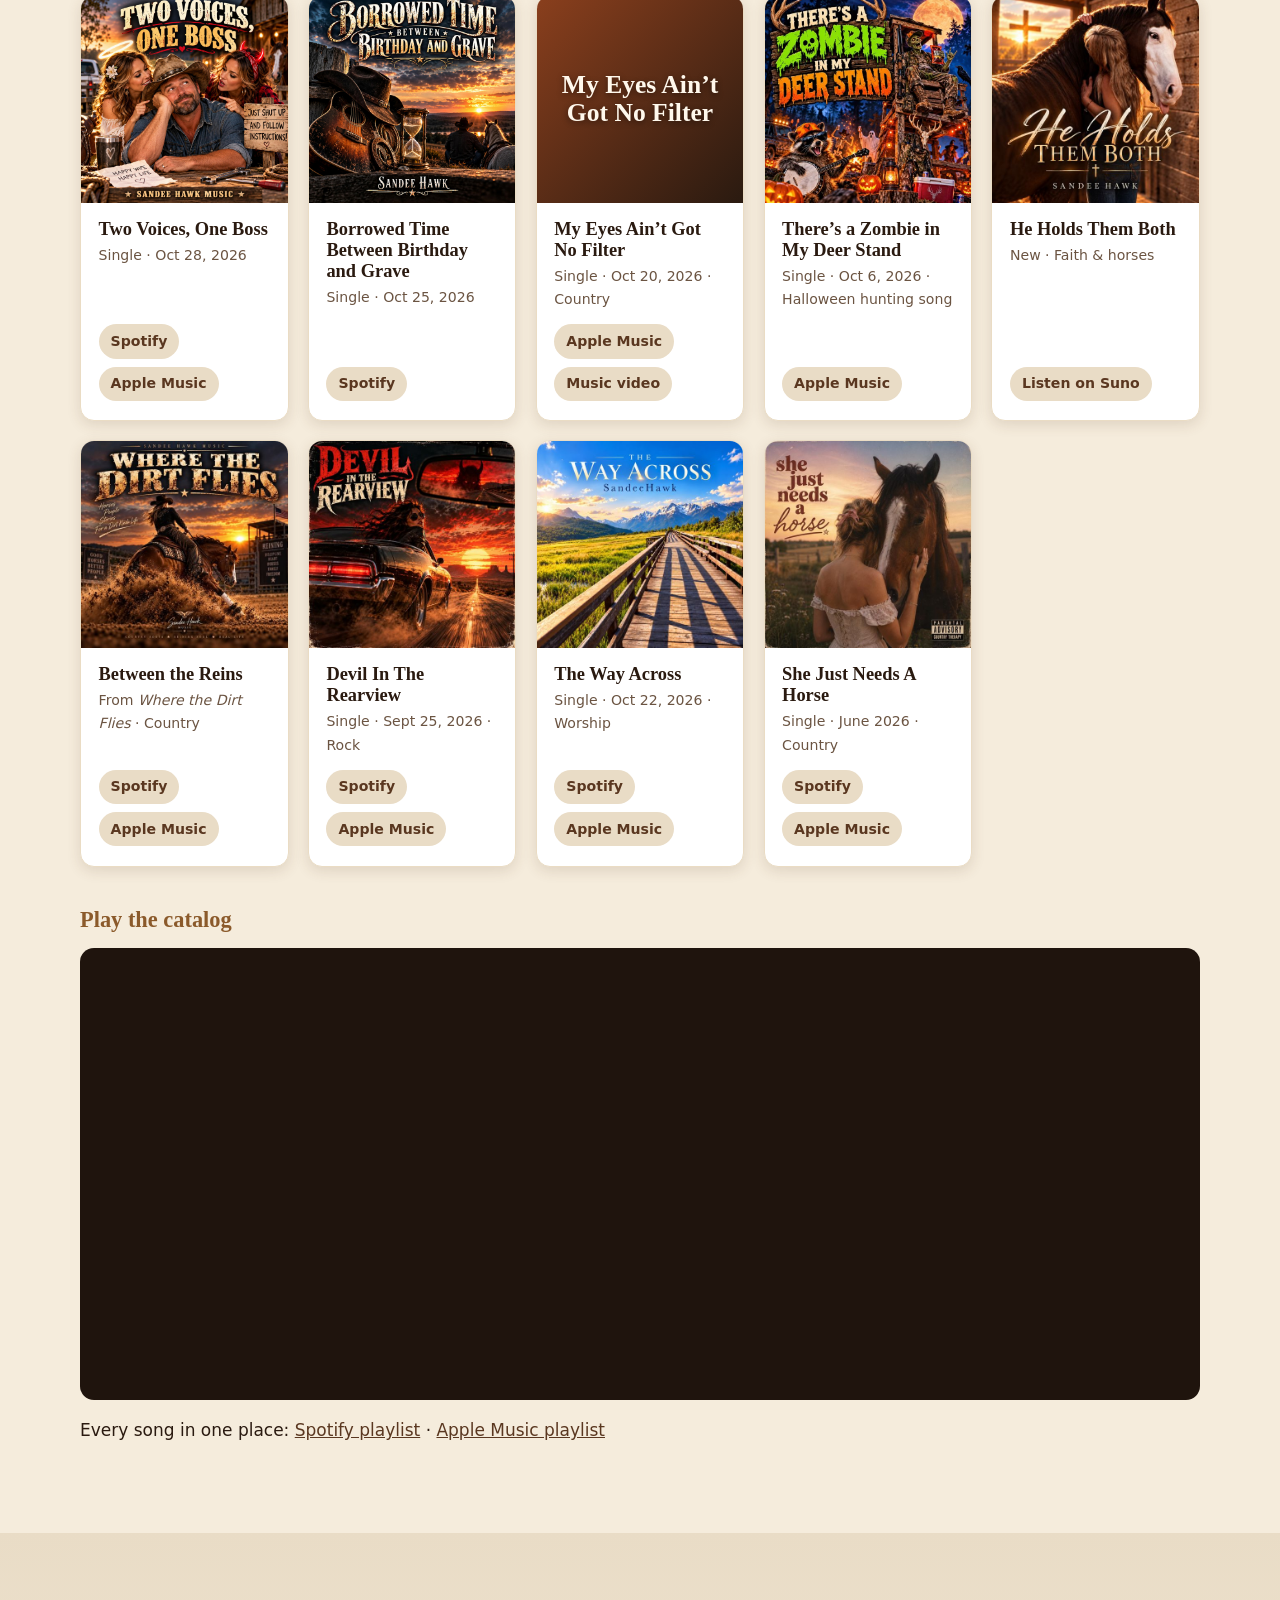
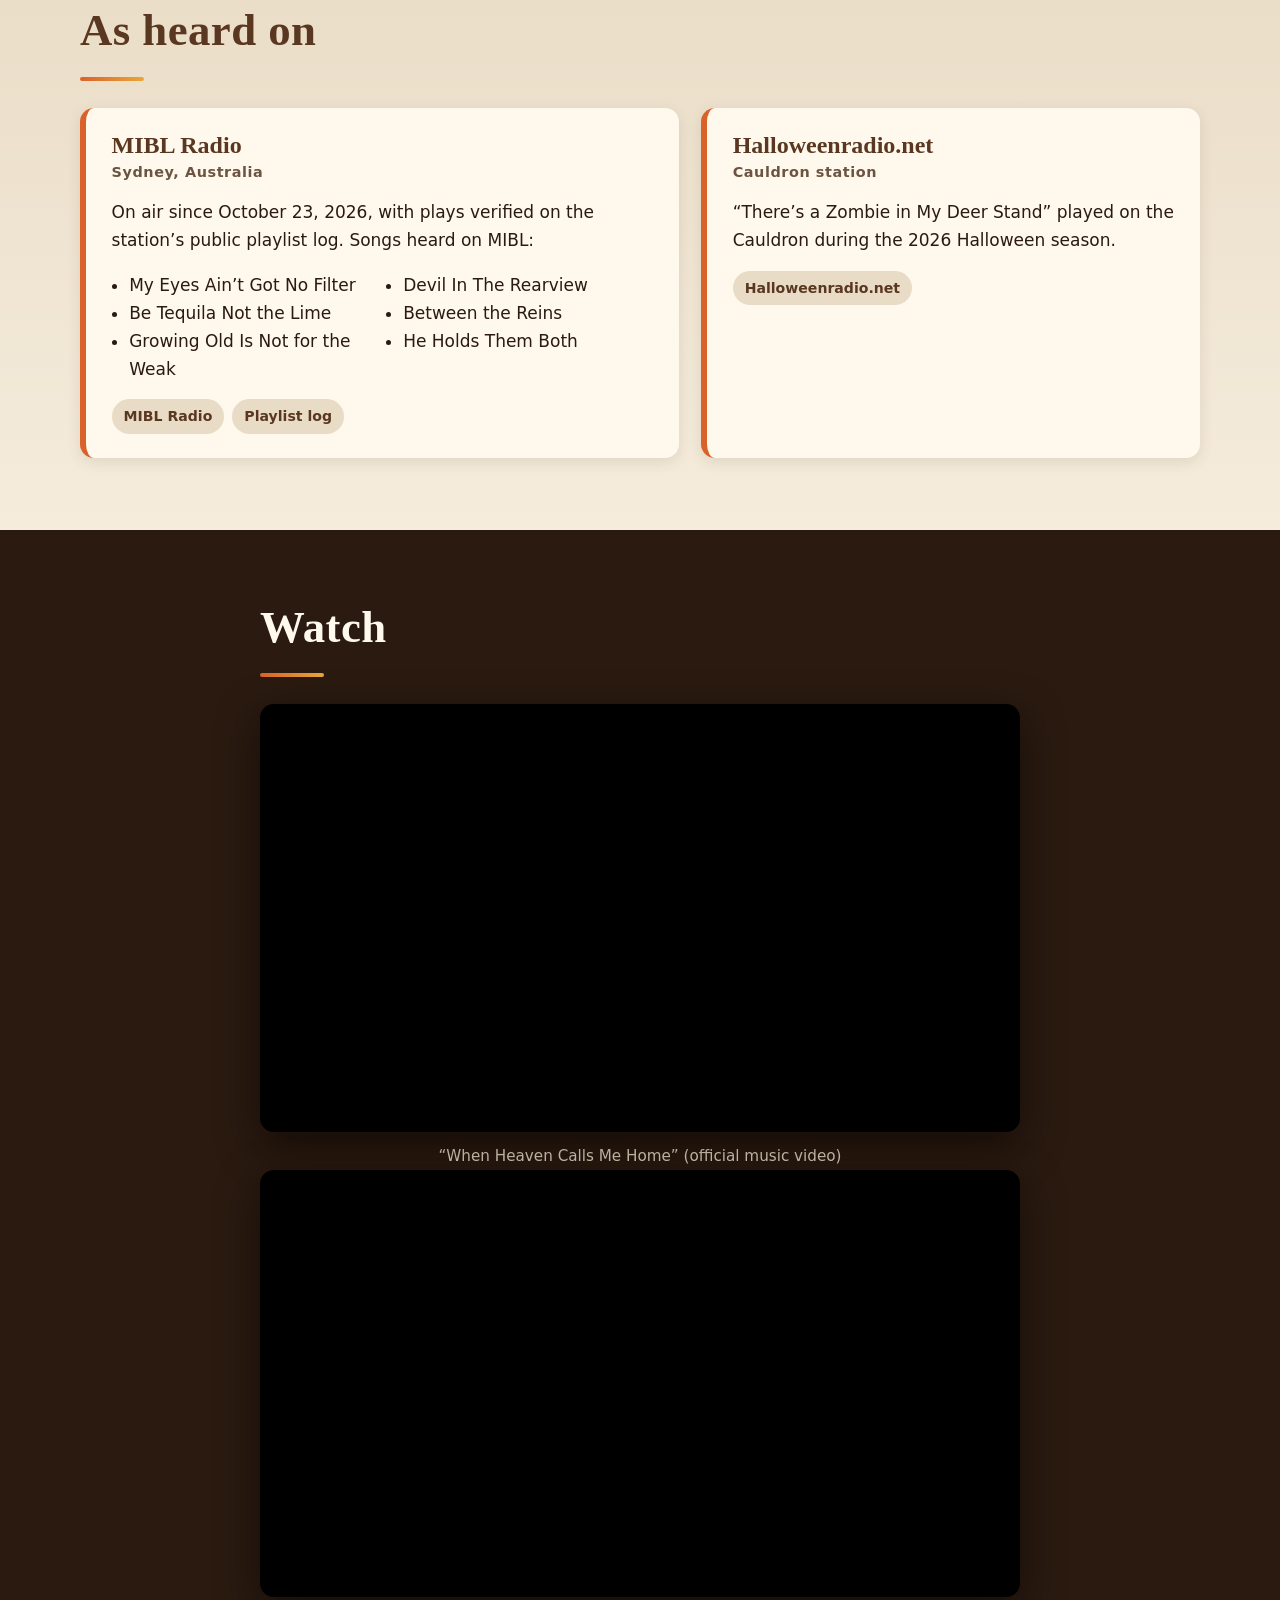
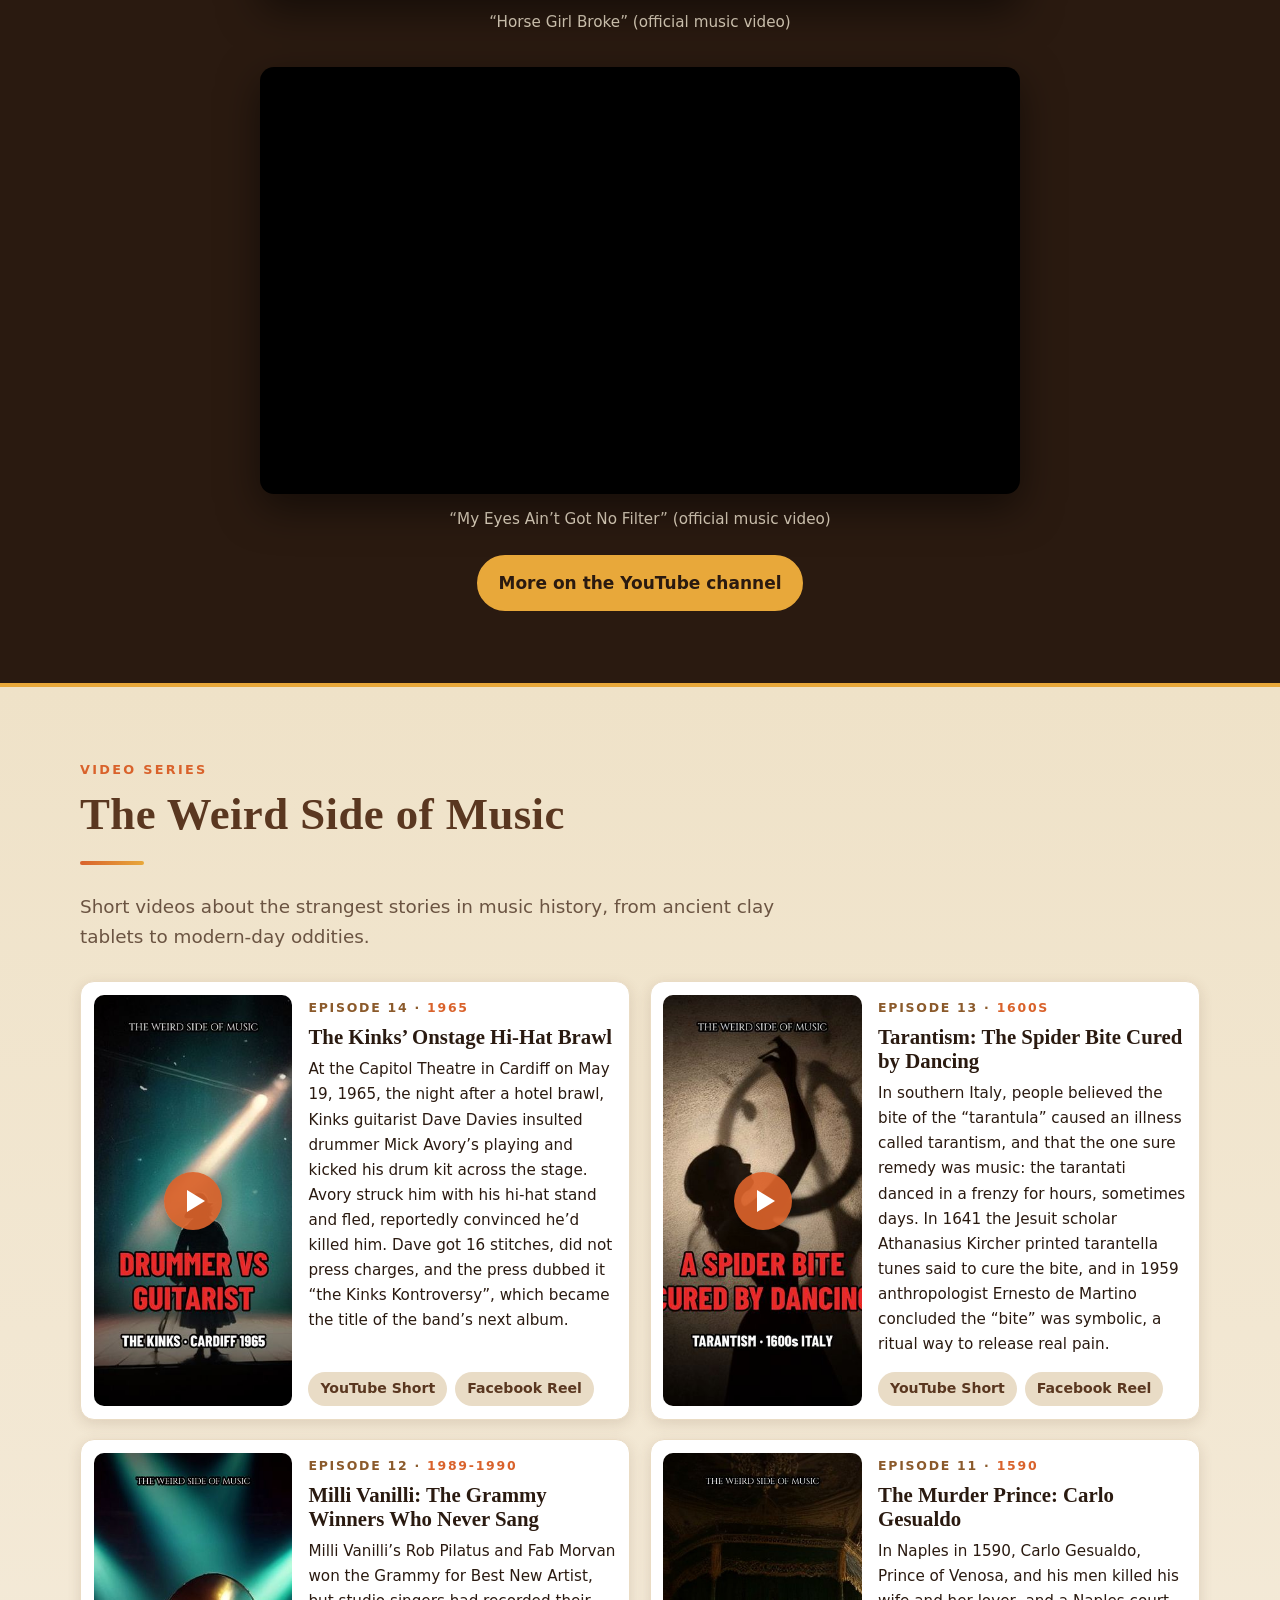
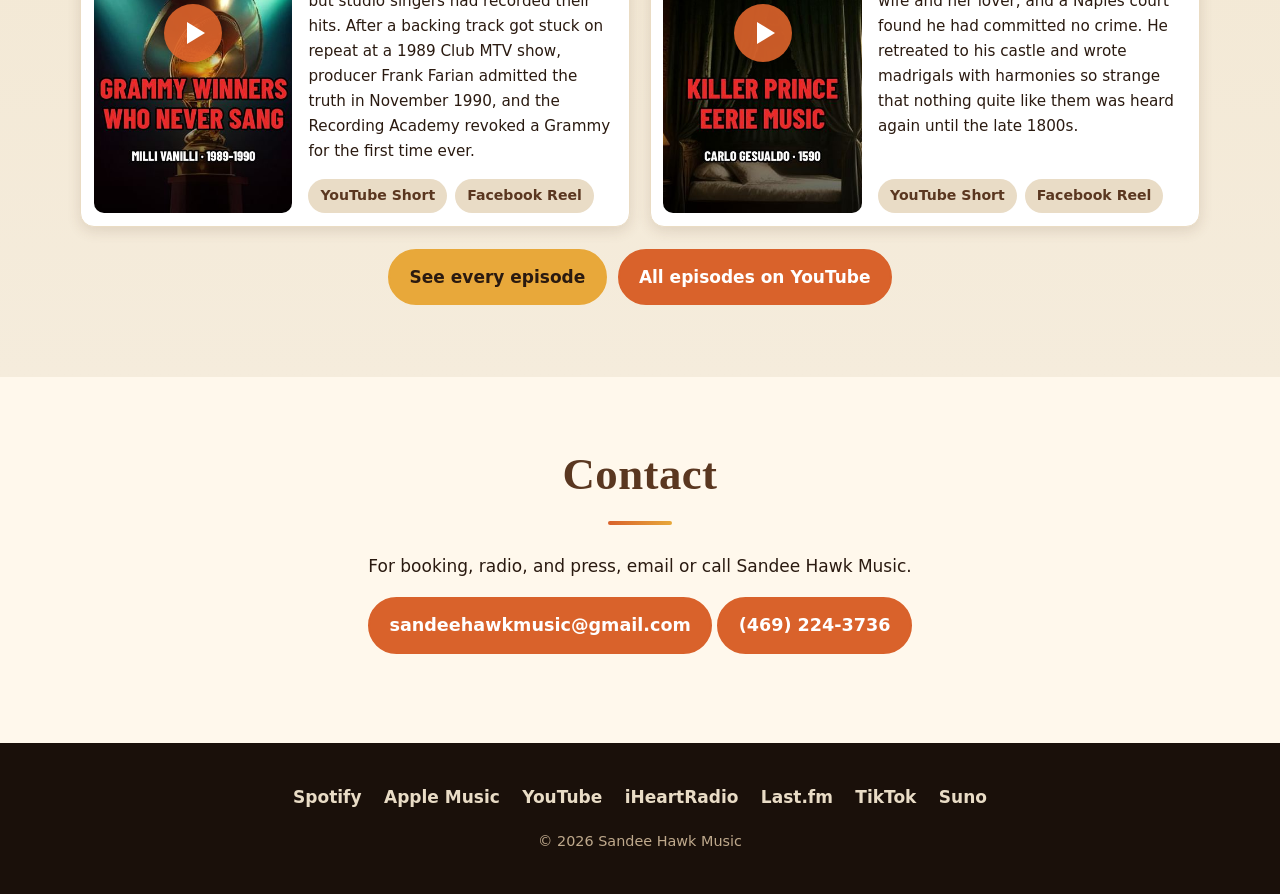
==== commit 2b8b80d3: "Add Christmas singles, robots.txt, and sitemap.xml Feature The Road to Christmas Light and Christmas" ====
--- a/index.html
+++ b/index.html
@@ -87,6 +87,39 @@
 </section>
 
 
+
+<section class="latest" id="christmas-all-around" aria-labelledby="christmas-all-around-h">
+  <div class="wrap latest-grid">
+    <img src="images/christmas-all-around.jpg" width="600" height="600" loading="eager" alt="Cover art for Christmas All Around by Sandee Hawk: Santa standing beside a lit Christmas tree and gifts on a snowy porch">
+    <div>
+      <p class="eyebrow">Latest &middot; Out Nov 22, 2026</p>
+      <h2 id="christmas-all-around-h">&ldquo;Christmas All Around&rdquo;</h2>
+      <p>The new holiday single from Sandee Hawk, out now.</p>
+      <div class="btns">
+        <a class="btn btn-sunset" href="https://music.apple.com/us/album/christmas-all-around/6837991906?i=6837991907" target="_blank" rel="noopener">Listen on Apple Music</a>
+        <a class="btn" href="https://www.deezer.com/track/4431891541" target="_blank" rel="noopener">Deezer</a>
+      </div>
+    </div>
+  </div>
+</section>
+
+<section class="latest" id="road-to-christmas-light" aria-labelledby="road-to-christmas-light-h">
+  <div class="wrap latest-grid">
+    <img src="images/the-road-to-christmas-light.jpg" width="640" height="640" loading="lazy" alt="Cover art for The Road to Christmas Light by Sandee Hawk: a snowy mountain road at sunrise with a bright star above the peaks">
+    <div>
+      <p class="eyebrow">Holiday Single &middot; Out Nov 20, 2026</p>
+      <h2 id="road-to-christmas-light-h">&ldquo;The Road to Christmas Light&rdquo;</h2>
+      <p>A new holiday single from Sandee Hawk, out now.</p>
+      <div class="btns">
+        <a class="btn btn-sunset" href="https://open.spotify.com/track/3udQ0OTGu3RaIu4om5nU0X" target="_blank" rel="noopener">Listen on Spotify</a>
+        <a class="btn" href="https://music.apple.com/us/album/the-road-to-christmas-light/6837556796?i=6837556797" target="_blank" rel="noopener">Apple Music</a>
+        <a class="btn" href="https://www.youtube.com/watch?v=RPBCR5zeDLk" target="_blank" rel="noopener">YouTube</a>
+      </div>
+      <iframe class="latest-embed" title="The Road to Christmas Light on Spotify" src="https://open.spotify.com/embed/track/3udQ0OTGu3RaIu4om5nU0X?utm_source=generator&amp;theme=0" width="100%" height="152" loading="lazy" allow="autoplay; clipboard-write; encrypted-media; fullscreen; picture-in-picture"></iframe>
+    </div>
+  </div>
+</section>
+
 <section class="latest" id="when-heaven" aria-labelledby="when-heaven-h">
   <div class="wrap latest-grid">
     <img src="images/when-heaven-calls-me-home.jpg" width="600" height="600" loading="eager" alt="Cover art for When Heaven Calls Me Home by Sandee Hawk">
@@ -229,6 +262,22 @@
 
     <h3 class="sub">Singles</h3>
     <div class="cards">
+      <article class="card">
+        <img class="art" src="images/christmas-all-around.jpg" width="600" height="600" loading="lazy" alt="Cover art for Christmas All Around by Sandee Hawk">
+        <div class="card-body">
+          <h4>Christmas All Around</h4>
+          <p class="meta">Single &middot; Nov 22, 2026 &middot; Holiday</p>
+          <p class="links"><a href="https://music.apple.com/us/album/christmas-all-around/6837991906?i=6837991907" target="_blank" rel="noopener">Apple Music</a><a href="https://www.deezer.com/track/4431891541" target="_blank" rel="noopener">Deezer</a></p>
+        </div>
+      </article>
+      <article class="card">
+        <img class="art" src="images/the-road-to-christmas-light.jpg" width="640" height="640" loading="lazy" alt="Cover art for The Road to Christmas Light by Sandee Hawk">
+        <div class="card-body">
+          <h4>The Road to Christmas Light</h4>
+          <p class="meta">Single &middot; Nov 20, 2026 &middot; Holiday</p>
+          <p class="links"><a href="https://open.spotify.com/track/3udQ0OTGu3RaIu4om5nU0X" target="_blank" rel="noopener">Spotify</a><a href="https://music.apple.com/us/album/the-road-to-christmas-light/6837556796?i=6837556797" target="_blank" rel="noopener">Apple Music</a><a href="https://www.youtube.com/watch?v=RPBCR5zeDLk" target="_blank" rel="noopener">YouTube</a></p>
+        </div>
+      </article>
       <article class="card">
         <img class="art" src="images/when-heaven-calls-me-home.jpg" width="600" height="600" loading="lazy" alt="Cover art for When Heaven Calls Me Home by Sandee Hawk">
         <div class="card-body">
